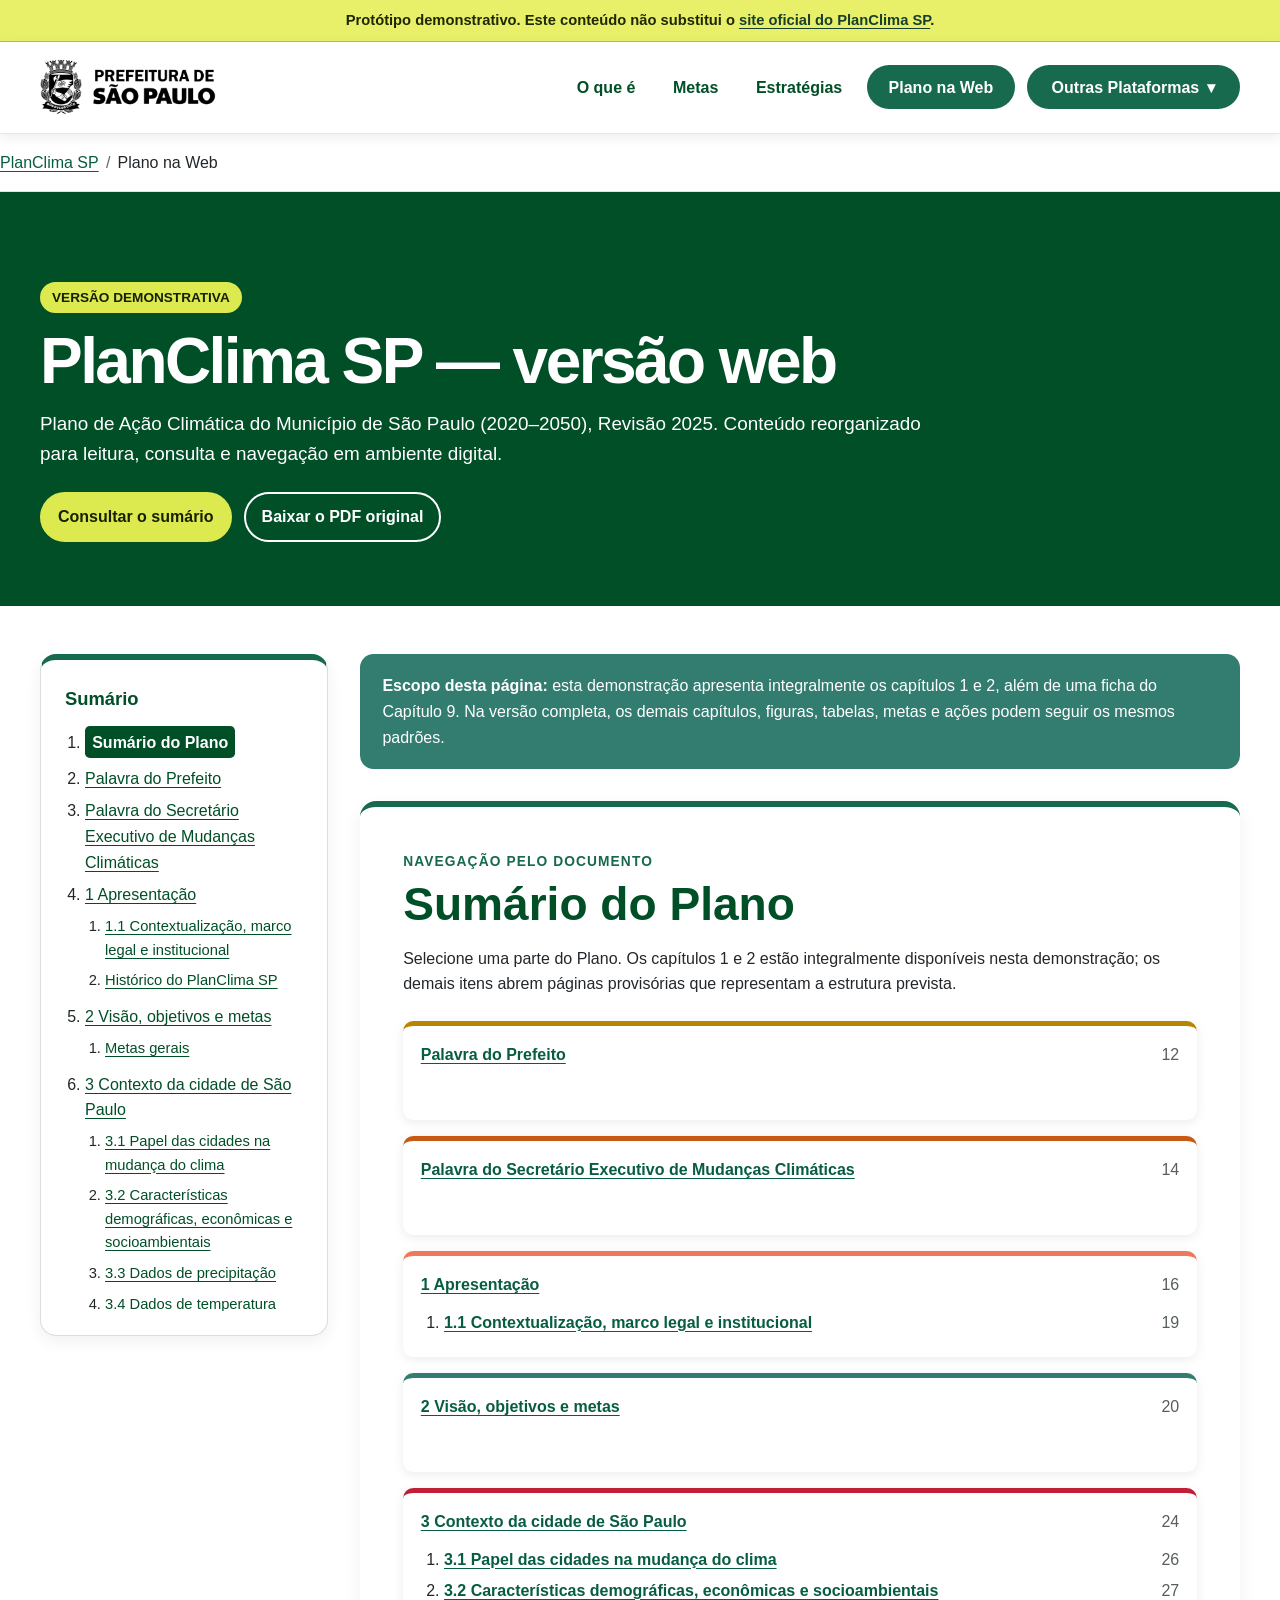
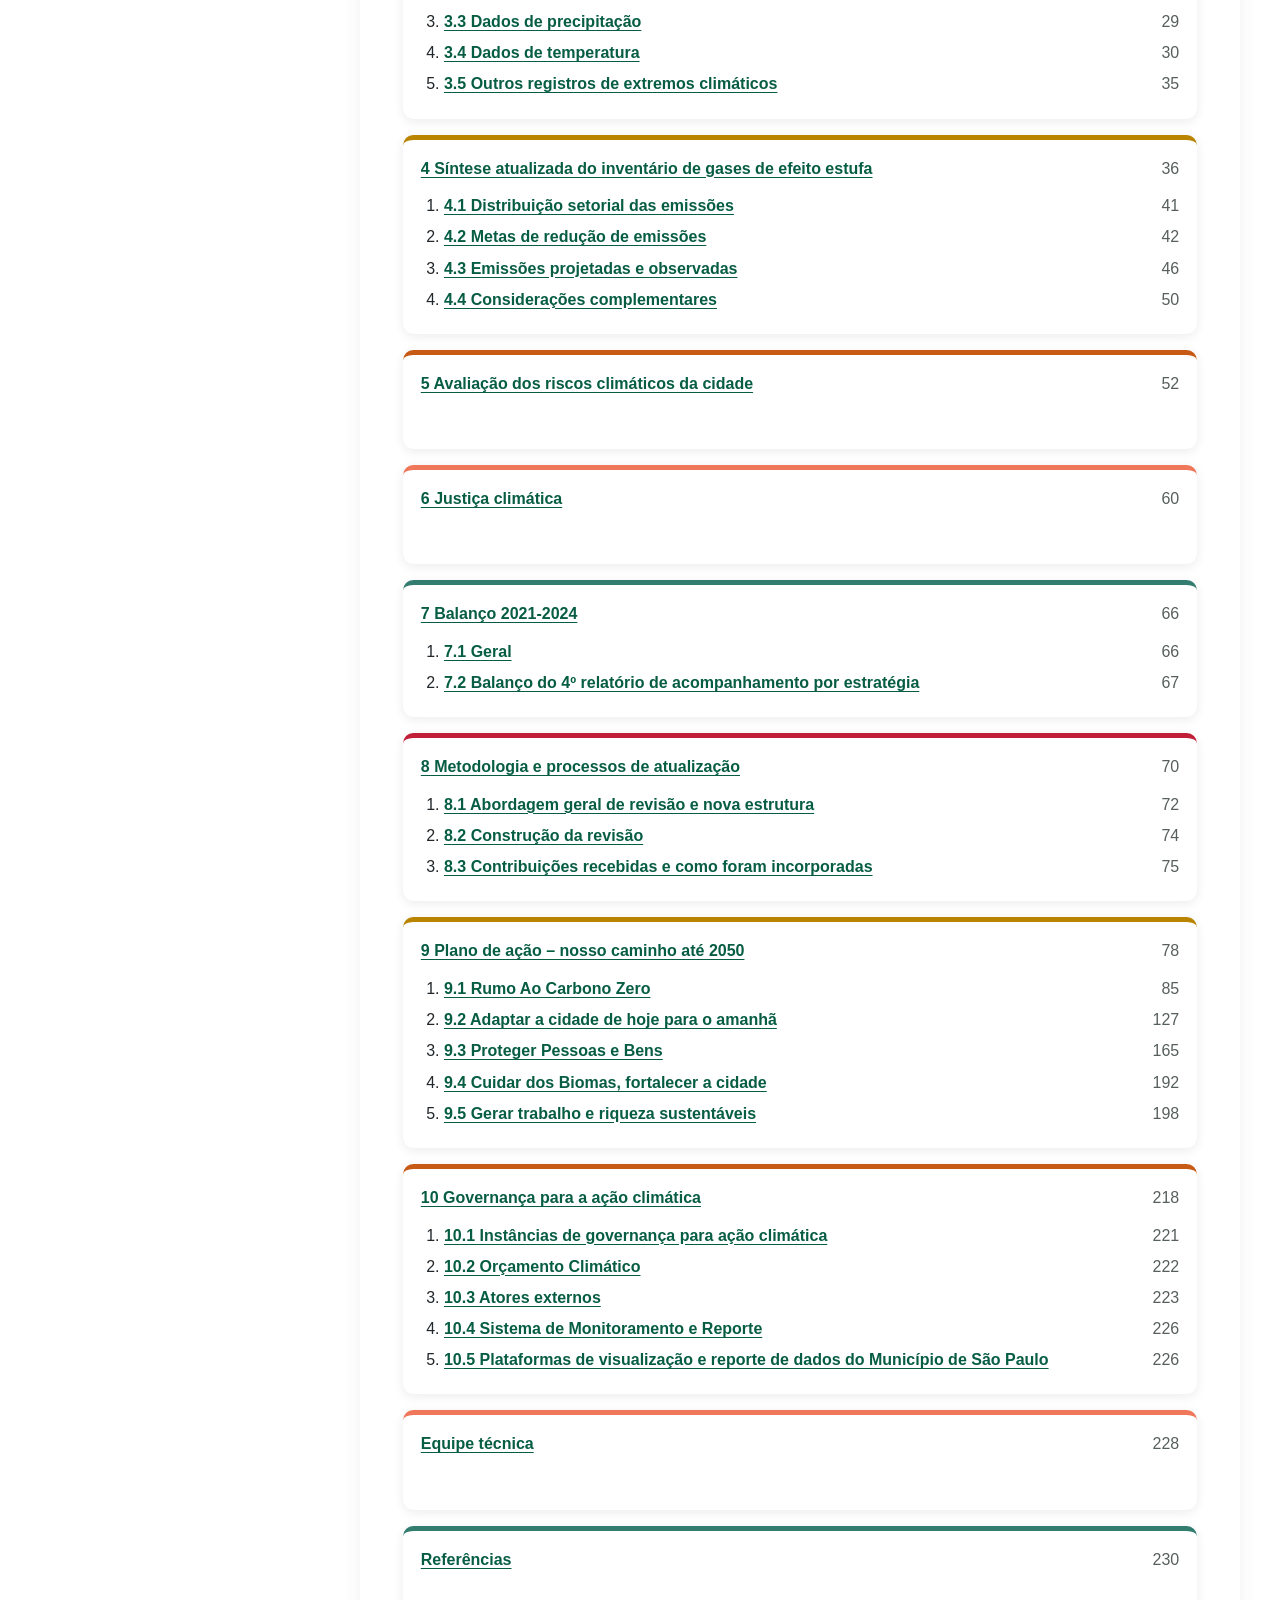
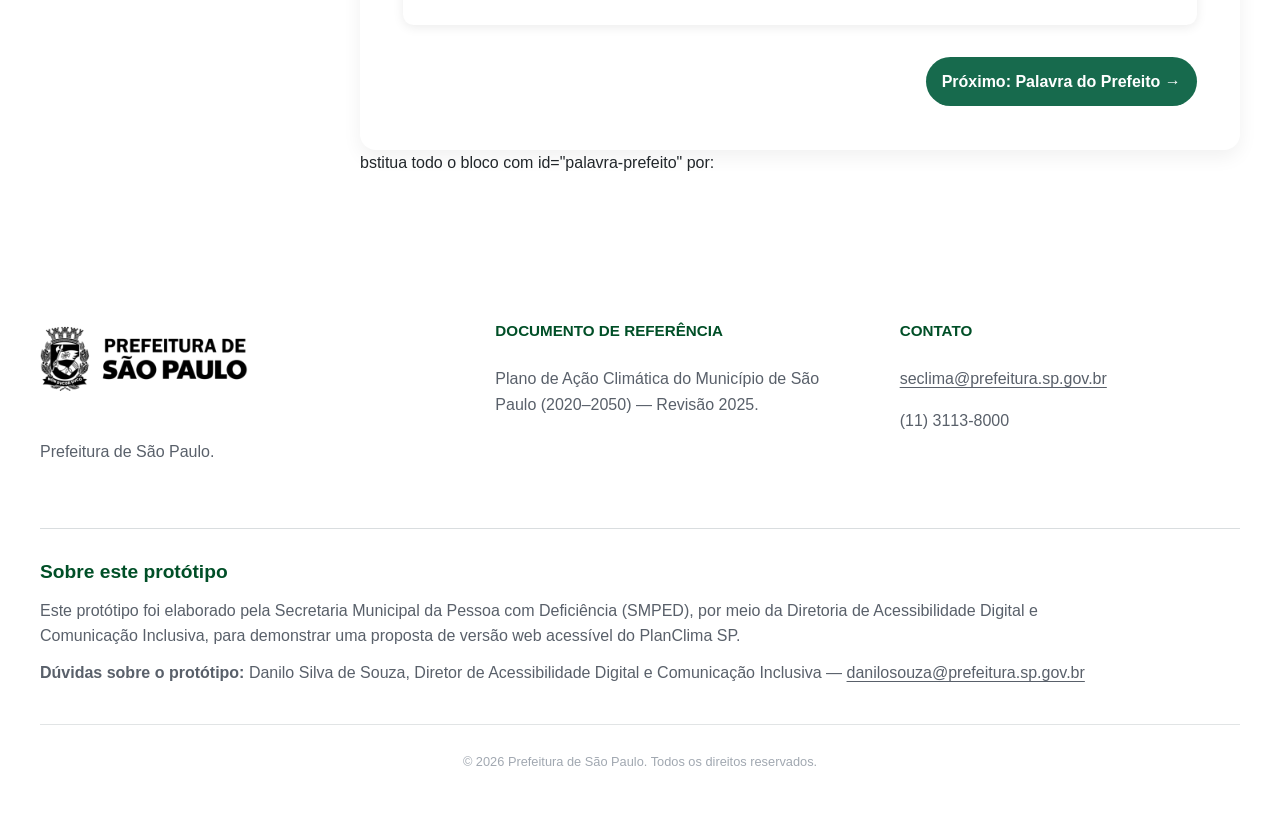
==== planclima-web.html @ 796a6fac "Fix typo in print statement" ====
<!doctype html>
<html lang="pt-BR">

<head>
  <meta charset="utf-8">
  <meta name="viewport" content="width=device-width, initial-scale=1">
  <meta name="description"
    content="Protótipo da versão web do Plano de Ação Climática do Município de São Paulo — Revisão 2025.">
  <title>PlanClima SP — Versão Web — Protótipo</title>
  <script>document.documentElement.classList.add('js');</script>
  <link rel="stylesheet" href="assets/css/styles.css">
  <!-- Estilos exclusivos desta página. O arquivo CSS compartilhado permanece inalterado. -->
  <style>
    .official-web {
      --web-green: #004f27;
      --web-green-light: #176a4d;
      --web-lime: #94c11f;
      --web-yellow: #b98500;
      --web-orange: #c75b15;
      --web-coral: #ef775a;
      --web-teal: #337d70;
      --web-red: #c11e38;
      background: #f4f4f4;
    }

    .official-web .container {
      width: min(calc(100% - 2rem), 75rem);
    }

    .portal-context {
      min-height: 3.5rem;
      display: flex;
      align-items: center;
      color: #fff;
      background: #30313f;
    }

    .portal-context a {
      display: inline-flex;
      align-items: center;
      gap: .75rem;
      color: #fff !important;
      font-weight: 700;
      text-decoration: none;
    }

    .portal-context a::before {
      content: "";
      width: .75rem;
      height: .9rem;
      border: .1rem solid currentColor;
      box-shadow: -.22rem -.18rem 0 -.08rem #30313f, -.22rem -.18rem 0 0 currentColor;
    }

    .clone-header {
      box-shadow: 0 .2rem .75rem rgba(0, 0, 0, .08);
    }

    .clone-header .site-header__inner {
      min-height: 5.65rem;
    }

    .clone-header .brand-link img {
      width: 11rem;
    }

    .clone-header .desktop-nav {
      gap: .75rem;
    }

    .clone-header .desktop-nav>a,
    .clone-header .platforms-menu>summary {
      color: var(--web-green);
      font-size: 1rem;
    }

    .clone-header .desktop-nav>a.nav-plan {
      padding-inline: 1.35rem;
      color: #fff;
      background: var(--web-green-light);
    }

    .clone-header .platforms-menu>summary {
      padding-inline: 1.55rem;
      color: #fff;
      background: var(--web-green-light);
      border: 0;
    }

    .official-web .breadcrumbs {
      background: #fff;
      border-bottom: .0625rem solid #e1e4e2;
    }

    .official-web .web-hero {
      padding: clamp(4rem, 7vw, 6.5rem) 0 4rem;
      color: #fff;
      background: var(--web-green);
      border: 0;
    }

    .official-web .web-hero h1 {
      color: #fff;
      font-size: clamp(2.8rem, 5vw, 4.4rem);
      line-height: 1;
    }

    .official-web .web-hero__lead {
      max-width: 56rem;
      color: #fff;
      font-size: 1.18rem;
    }

    .official-web .status-tag {
      margin-bottom: 1rem;
      padding: .3rem .75rem;
      color: #172000;
      background: #dce94f;
      border-radius: 2rem;
      text-transform: uppercase;
    }

    .official-web .button-link {
      color: #172000 !important;
      background: #dce94f;
      border: .125rem solid #dce94f;
      border-radius: 2rem;
    }

    .official-web .button-link--secondary {
      color: #fff !important;
      background: transparent;
      border-color: #fff;
    }

    .official-web .web-layout {
      grid-template-columns: minmax(15rem, 18rem) minmax(0, 1fr);
      gap: 2rem;
      padding-top: 3rem;
    }

    .official-web .in-page-nav {
      top: 1rem;
      padding: 1.5rem;
      background: #fff;
      border: .0625rem solid #d9dfdc;
      border-top: .4rem solid var(--web-green-light);
      border-radius: 1rem;
      box-shadow: 0 .35rem 1rem rgba(0, 0, 0, .06);
    }

    .official-web .in-page-nav h2 {
      margin-bottom: .8rem;
      color: var(--web-green);
      font-size: 1.15rem;
    }

    .official-web .in-page-nav li+li {
      margin-top: .45rem;
    }

    .official-web .in-page-nav a {
      color: var(--web-green);
    }

    .official-web .in-page-nav>ol {
      max-height: 65vh;
      margin: 0;
      padding-right: .5rem;
      overflow: auto;
    }

    .official-web .in-page-nav ol ol {
      margin: .45rem 0 .7rem;
      padding-left: 1.25rem;
      font-size: .92rem;
    }

    .official-web .in-page-nav a[aria-current="location"] {
      display: inline-block;
      padding: .2rem .45rem;
      color: #fff;
      background: var(--web-green);
      border-radius: .3rem;
      font-weight: 800;
      text-decoration: none;
    }

    .official-web .document-notice {
      margin-bottom: 2rem;
      padding: 1.2rem 1.4rem;
      color: #fff;
      background: var(--web-teal);
      border: 0;
      border-radius: .85rem;
    }

    .official-web .document-section {
      margin: 0;
      padding: clamp(1.5rem, 4vw, 2.7rem);
      background: #fff;
      border: 0;
      border-top: .4rem solid var(--web-green-light);
      border-radius: 1rem;
      box-shadow: 0 .45rem 1.2rem rgba(0, 0, 0, .06);
    }

    .official-web .document-section+.document-section {
      margin-top: 2rem;
      padding-top: clamp(1.5rem, 4vw, 2.7rem);
    }

    .js .official-web .document-view[hidden] {
      display: none;
    }

    .official-web .document-view:focus {
      outline: 0;
    }

    .official-web .navigation-status {
      position: absolute;
      width: 1px;
      height: 1px;
      padding: 0;
      margin: -1px;
      overflow: hidden;
      clip: rect(0, 0, 0, 0);
      white-space: nowrap;
      border: 0;
    }

    .official-web .placeholder-view {
      min-height: 24rem;
    }

    .official-web .placeholder-message {
      margin: 2rem 0;
      padding: 1.25rem 1.4rem;
      background: #eef3f0;
      border-left: .35rem solid var(--web-green-light);
      border-radius: .5rem;
    }

    .official-web .placeholder-topics {
      columns: 2 18rem;
    }

    .official-web .placeholder-topics li {
      break-inside: avoid;
      margin-bottom: .7rem;
    }

    .official-web .chapter-index--complete {
      display: block;
      padding: 0;
      list-style: none;
      counter-reset: none;
    }

    .official-web .chapter-index--complete>li {
      min-height: 0;
      margin-bottom: 1rem;
      padding: 1rem 1.1rem;
    }

    .official-web .chapter-index--complete li::before {
      content: none;
    }

    .official-web .chapter-index--complete ol {
      margin: .75rem 0 0;
      padding-left: 1.45rem;
    }

    .official-web .chapter-index--complete ol li {
      margin: .35rem 0;
      padding: 0;
      min-height: 0;
      border: 0;
      box-shadow: none;
    }

    .official-web .index-page {
      float: right;
      margin-left: 1rem;
      color: #565f5b;
      font-variant-numeric: tabular-nums;
    }

    .official-web .theme-word {
      display: inline-block;
      margin-bottom: .75rem;
      color: var(--web-green-light);
      font-weight: 900;
      letter-spacing: .12em;
      text-transform: uppercase;
    }

    .official-web .document-section>h2 {
      margin-top: .35rem;
      padding: 0;
      color: var(--web-green);
      border: 0;
      font-size: clamp(2rem, 3.6vw, 3rem);
      line-height: 1.08;
    }

    .official-web .document-section h3 {
      color: var(--web-green);
    }

    .official-web .eyebrow {
      color: var(--web-green-light);
      font-weight: 900;
      letter-spacing: .08em;
    }

    .official-web .chapter-index {
      gap: 1rem;
    }

    .official-web .chapter-index li {
      min-height: 6.2rem;
      border: 0;
      border-top: .32rem solid var(--chapter-color, var(--web-green-light));
      border-radius: .65rem;
      box-shadow: 0 .15rem .65rem rgba(0, 0, 0, .08);
    }

    .official-web .chapter-index li:nth-child(5n+1) {
      --chapter-color: var(--web-yellow);
    }

    .official-web .chapter-index li:nth-child(5n+2) {
      --chapter-color: var(--web-orange);
    }

    .official-web .chapter-index li:nth-child(5n+3) {
      --chapter-color: var(--web-coral);
    }

    .official-web .chapter-index li:nth-child(5n+4) {
      --chapter-color: var(--web-teal);
    }

    .official-web .chapter-index li:nth-child(5n+5) {
      --chapter-color: var(--web-red);
    }

    .official-web .chapter-index li::before {
      color: var(--chapter-color);
      font-size: .9rem;
    }

    .official-web .chapter-figure img {
      max-height: 30rem;
      object-fit: cover;
      border-radius: 1rem 1rem 0 0;
    }

    .official-web .history-timeline li {
      border: 0;
      border-top: .32rem solid var(--timeline-color, var(--web-green-light));
      border-radius: .65rem;
      box-shadow: 0 .15rem .65rem rgba(0, 0, 0, .08);
    }

    .official-web .history-timeline li:nth-child(5n+1) {
      --timeline-color: var(--web-yellow);
    }

    .official-web .history-timeline li:nth-child(5n+2) {
      --timeline-color: var(--web-orange);
    }

    .official-web .history-timeline li:nth-child(5n+3) {
      --timeline-color: var(--web-coral);
    }

    .official-web .history-timeline li:nth-child(5n+4) {
      --timeline-color: var(--web-teal);
    }

    .official-web .history-timeline li:nth-child(5n+5) {
      --timeline-color: var(--web-red);
    }

    .official-web .history-timeline time {
      color: var(--timeline-color);
    }

    .official-web .vision-quote {
      padding: 2rem;
      color: #fff;
      background: var(--web-green);
      border-left: .5rem solid var(--web-lime);
      border-radius: .8rem;
    }

    .official-web .objectives-list {
      display: grid;
      grid-template-columns: 1fr 1fr;
      gap: 1rem;
      margin: 1.25rem 0;
      padding: 0;
      list-style: none;
      counter-reset: objective;
    }

    .official-web .objectives-list[start="2"] {
      counter-reset: objective 1;
    }

    .official-web .objectives-list li {
      counter-increment: objective;
      margin: 0;
      padding: 1.35rem;
      background: #f4f7f5;
      border-left: .32rem solid var(--web-teal);
      border-radius: .65rem;
    }

    .official-web .objectives-list li::before {
      content: counter(objective, decimal-leading-zero);
      display: block;
      margin-bottom: .35rem;
      color: var(--web-teal);
      font-weight: 900;
    }

    .official-web .document-subsection {
      margin-top: 3rem;
      padding-top: 2.3rem;
      border-top: .12rem solid #dce2df;
    }

    .official-web .data-region {
      border: 0;
      border-radius: .8rem;
      box-shadow: 0 .15rem .65rem rgba(0, 0, 0, .08);
    }

    .official-web .data-table caption {
      color: var(--web-green);
      background: #eef3f0;
    }

    .official-web .data-table thead th {
      background: var(--web-green-light);
    }

    .official-web .meta-card {
      border: 0;
      border-radius: 1rem;
      box-shadow: 0 .35rem 1rem rgba(0, 0, 0, .09);
    }

    .official-web .meta-card__header {
      padding: 2rem;
      background: var(--web-orange);
    }

    .official-web .meta-card__facts div {
      background: #f4f7f5;
      border-left: .25rem solid var(--web-yellow);
      border-radius: .55rem;
    }

    .official-web .page-navigation a {
      padding: .75rem 1rem;
      color: #fff;
      background: var(--web-green-light);
      border-radius: 2rem;
    }

    .clone-footer {
      padding: 4rem 0 2rem;
      color: #59606a;
      background: #fff;
    }

    .clone-footer__grid {
      display: grid;
      grid-template-columns: 1.15fr 1fr 1fr;
      gap: 4rem;
    }

    .clone-footer h2,
    .clone-footer h3 {
      color: var(--web-green);
    }

    .clone-footer h3 {
      margin: 0 0 1.4rem;
      font-size: .95rem;
      text-transform: uppercase;
    }

    .clone-footer__brand img {
      width: 13rem;
      margin-bottom: 1rem;
    }

    .clone-footer a {
      color: #59606a !important;
    }

    .clone-footer__prototype {
      margin-top: 3rem;
      padding-top: 1.7rem;
      border-top: .0625rem solid #d9dddf;
    }

    .clone-footer__prototype h2 {
      margin: 0 0 .75rem;
      font-size: 1.2rem;
    }

    .clone-footer__prototype p,
    .clone-footer__prototype address {
      max-width: 67rem;
      margin: 0 0 .75rem;
      font-style: normal;
      line-height: 1.55;
    }

    .clone-footer__copyright {
      margin-top: 2.4rem;
      padding-top: 1.7rem;
      border-top: .0625rem solid #e1e4e5;
      color: #a1a8b1;
      text-align: center;
      font-size: .8rem;
    }

    @media (max-width:68rem) {
      .clone-header .mobile-nav>summary {
        border-radius: 2rem;
      }
    }

    @media (max-width:56rem) {
      .official-web .web-layout {
        grid-template-columns: 1fr;
      }

      .official-web .in-page-nav {
        position: static;
      }

      .official-web .objectives-list {
        grid-template-columns: 1fr;
      }

      .clone-footer__grid {
        grid-template-columns: 1fr 1fr;
        gap: 2rem;
      }
    }

    @media (max-width:44rem) {
      .portal-context {
        min-height: 3rem;
      }

      .official-web .document-section {
        padding: 1.35rem;
      }

      .official-web .chapter-index {
        grid-template-columns: 1fr;
      }

      .clone-footer__grid {
        grid-template-columns: 1fr;
      }
    }

    @media print {
      .js .official-web .document-view[hidden] {
        display: block !important;
      }

      .official-web .in-page-nav {
        position: static;
        max-width: none;
      }

      .official-web .in-page-nav>ol {
        max-height: none;
        overflow: visible;
      }
    }

    .official-web .team-grid {
      display: grid;
      grid-template-columns: repeat(2, minmax(0, 1fr));
      gap: 1.25rem;
      margin-top: 1.5rem;
    }

    .official-web .team-group {
      padding: 1.25rem;
      background: #f4f7f5;
      border-left: .3rem solid var(--web-green-light);
      border-radius: .65rem;
      break-inside: avoid;
    }

    .official-web .team-group h3,
    .official-web .team-group h4 {
      margin-top: 0;
      color: var(--web-green);
    }

    .official-web .team-group h4 {
      margin-bottom: .5rem;
      font-size: 1rem;
    }

    .official-web .team-group ul {
      margin: 0;
      padding-left: 1.25rem;
    }

    .official-web .team-group li+li {
      margin-top: .25rem;
    }

    .official-web .references-list {
      display: grid;
      grid-template-columns: repeat(2, minmax(0, 1fr));
      gap: 1rem;
      margin-top: 1.5rem;
      padding: 0;
      list-style: none;
    }

    .official-web .references-list li {
      padding: 1.15rem;
      overflow-wrap: anywhere;
      background: #f4f7f5;
      border-left: .3rem solid var(--web-teal);
      border-radius: .65rem;
    }

    @media (max-width:44rem) {

      .official-web .team-grid,
      .official-web .references-list {
        grid-template-columns: 1fr;
      }
    }
  </style>
</head>

<body class="planclima-site official-web">
  <a class="skip-link" href="#conteudo-principal">Pular para o conteúdo principal</a>

  <div class="prototype-banner" role="note">
    Protótipo demonstrativo. Este conteúdo não substitui o
    <a href="https://prefeitura.sp.gov.br/web/planclimasp">site oficial do PlanClima SP</a>.
  </div>

  <header class="site-header clone-header">
    <div class="container site-header__inner">
      <a class="brand-link" href="index.html" aria-label="PlanClima SP — página inicial do protótipo">
        <img src="assets/images/logo-prefeitura.png" alt="Prefeitura de São Paulo" width="520" height="200">
      </a>

      <nav class="desktop-nav" aria-label="Navegação principal">
        <a href="index.html#sobre">O que é</a>
        <a href="index.html#metas">Metas</a>
        <a href="index.html#estrategias">Estratégias</a>
        <a class="nav-plan" href="planclima-web.html" aria-current="page">Plano na Web</a>
        <details class="platforms-menu">
          <summary>Outras Plataformas</summary>
          <div class="platforms-menu__panel">
            <a href="https://sampaclima.prefeitura.sp.gov.br/indicadoresinternet/">SampaClima</a>
            <a href="https://prefeitura.sp.gov.br/web/planejamento/w/or%C3%A7amento-clim%C3%A1tico">Orçamento
              Climático</a>
            <a href="https://www.cgesp.org/v3/">CGE</a>
            <a href="https://observasampa.prefeitura.sp.gov.br/">ObservaSampa</a>
          </div>
        </details>
      </nav>

      <details class="mobile-nav">
        <summary>Menu</summary>
        <nav class="mobile-nav__panel" aria-label="Navegação principal para telas menores">
          <a href="index.html#sobre">O que é</a>
          <a href="index.html#metas">Metas</a>
          <a href="index.html#estrategias">Estratégias</a>
          <a href="planclima-web.html" aria-current="page">Plano na Web</a>
          <a href="https://sampaclima.prefeitura.sp.gov.br/indicadoresinternet/">SampaClima</a>
          <a href="https://prefeitura.sp.gov.br/web/planejamento/w/or%C3%A7amento-clim%C3%A1tico">Orçamento
            Climático</a>
        </nav>
      </details>
    </div>
  </header>

  <nav class="breadcrumbs" aria-label="Navegação estrutural">
    <ol class="container">
      <li><a href="index.html">PlanClima SP</a></li>
      <li aria-current="page">Plano na Web</li>
    </ol>
  </nav>

  <main id="conteudo-principal">
    <header class="web-hero">
      <div class="container">
        <span class="status-tag">Versão demonstrativa</span>
        <h1>PlanClima SP — versão web</h1>
        <p class="web-hero__lead">Plano de Ação Climática do Município de São Paulo (2020–2050), Revisão 2025. Conteúdo
          reorganizado para leitura, consulta e navegação em ambiente digital.</p>
        <div class="web-hero__actions">
          <a class="button-link" href="#sumario">Consultar o sumário</a>
          <a class="button-link button-link--secondary"
            href="https://prefeitura.sp.gov.br/cidade/secretarias/upload/seclima/planclimasp/arquivos/PlanClimaSP-2025__Completo__PARA-TELA.pdf">Baixar
            o PDF original</a>
        </div>
      </div>
    </header>

    <div class="container web-layout">
      <nav class="in-page-nav" aria-labelledby="titulo-navegacao-pagina">
        <h2 id="titulo-navegacao-pagina">Sumário</h2>
        <ol>
          <li><a href="#sumario">Sumário do Plano</a></li>
          <li><a href="#palavra-prefeito">Palavra do Prefeito</a></li>
          <li><a href="#palavra-secretario">Palavra do Secretário Executivo de Mudanças Climáticas</a></li>
          <li><a href="#capitulo-1">1 Apresentação</a>
            <ol>
              <li><a href="#contextualizacao">1.1 Contextualização, marco legal e institucional</a></li>
              <li><a href="#historico">Histórico do PlanClima SP</a></li>
            </ol>
          </li>
          <li><a href="#capitulo-2">2 Visão, objetivos e metas</a>
            <ol>
              <li><a href="#metas-gerais">Metas gerais</a></li>
            </ol>
          </li>
          <li><a href="#capitulo-3">3 Contexto da cidade de São Paulo</a>
            <ol>
              <li><a href="#capitulo-3-1">3.1 Papel das cidades na mudança do clima</a></li>
              <li><a href="#capitulo-3-2">3.2 Características demográficas, econômicas e socioambientais</a></li>
              <li><a href="#capitulo-3-3">3.3 Dados de precipitação</a></li>
              <li><a href="#capitulo-3-4">3.4 Dados de temperatura</a></li>
              <li><a href="#capitulo-3-5">3.5 Outros registros de extremos climáticos</a></li>
            </ol>
          </li>
          <li><a href="#capitulo-4">4 Síntese atualizada do inventário de gases de efeito estufa</a>
            <ol>
              <li><a href="#capitulo-4-1">4.1 Distribuição setorial das emissões</a></li>
              <li><a href="#capitulo-4-2">4.2 Metas de redução de emissões</a></li>
              <li><a href="#capitulo-4-3">4.3 Emissões projetadas e observadas</a></li>
              <li><a href="#capitulo-4-4">4.4 Considerações complementares</a></li>
            </ol>
          </li>
          <li><a href="#capitulo-5">5 Avaliação dos riscos climáticos da cidade</a></li>
          <li><a href="#capitulo-6">6 Justiça climática</a></li>
          <li><a href="#capitulo-7">7 Balanço 2021-2024</a>
            <ol>
              <li><a href="#capitulo-7-1">7.1 Geral</a></li>
              <li><a href="#capitulo-7-2">7.2 Balanço do 4º relatório de acompanhamento por estratégia</a></li>
            </ol>
          </li>
          <li><a href="#capitulo-8">8 Metodologia e processos de atualização</a>
            <ol>
              <li><a href="#capitulo-8-1">8.1 Abordagem geral de revisão e nova estrutura</a></li>
              <li><a href="#capitulo-8-2">8.2 Construção da revisão</a></li>
              <li><a href="#capitulo-8-3">8.3 Contribuições recebidas e como foram incorporadas</a></li>
            </ol>
          </li>
          <li><a href="#capitulo-9">9 Plano de ação – nosso caminho até 2050</a>
            <ol>
              <li><a href="#capitulo-9-1">9.1 Rumo Ao Carbono Zero</a></li>
              <li><a href="#capitulo-9-2">9.2 Adaptar a cidade de hoje para o amanhã</a></li>
              <li><a href="#capitulo-9-3">9.3 Proteger Pessoas e Bens</a></li>
              <li><a href="#capitulo-9-4">9.4 Cuidar dos Biomas, fortalecer a cidade</a></li>
              <li><a href="#capitulo-9-5">9.5 Gerar trabalho e riqueza sustentáveis</a></li>
              <li><a href="#amostra-meta">Exemplo de ficha de meta</a></li>
            </ol>
          </li>
          <li><a href="#capitulo-10">10 Governança para a ação climática</a>
            <ol>
              <li><a href="#capitulo-10-1">10.1 Instâncias de governança para ação climática</a></li>
              <li><a href="#capitulo-10-2">10.2 Orçamento Climático</a></li>
              <li><a href="#capitulo-10-3">10.3 Atores externos</a></li>
              <li><a href="#capitulo-10-4">10.4 Sistema de Monitoramento e Reporte</a></li>
              <li><a href="#capitulo-10-5">10.5 Plataformas de visualização e reporte de dados do Município de São
                  Paulo</a></li>
            </ol>
          </li>
          <li><a href="#equipe-tecnica">Equipe técnica</a></li>
          <li><a href="#referencias">Referências</a></li>
        </ol>
      </nav>

      <div class="document-content">
        <aside class="document-notice" aria-label="Informação sobre o protótipo">
          <p><strong>Escopo desta página:</strong> esta demonstração apresenta integralmente os capítulos 1 e 2, além de
            uma ficha do Capítulo 9. Na versão completa, os demais capítulos, figuras, tabelas, metas e ações podem
            seguir os mesmos padrões.</p>
        </aside>
        <p class="navigation-status" id="navigation-status" role="status" aria-live="polite"></p>

        <section class="document-section document-view" id="sumario" data-view="sumario"
          aria-labelledby="titulo-sumario" tabindex="-1">
          <span class="eyebrow">Navegação pelo documento</span>
          <h2 id="titulo-sumario">Sumário do Plano</h2>
          <p>Selecione uma parte do Plano. Os capítulos 1 e 2 estão integralmente disponíveis nesta demonstração; os
            demais itens abrem páginas provisórias que representam a estrutura prevista.</p>
          <ol class="chapter-index chapter-index--complete">
            <li><a href="#palavra-prefeito">Palavra do Prefeito</a><span class="index-page">12</span></li>
            <li><a href="#palavra-secretario">Palavra do Secretário Executivo de Mudanças Climáticas</a><span
                class="index-page">14</span></li>
            <li><a href="#capitulo-1">1 Apresentação</a><span class="index-page">16</span>
              <ol>
                <li><a href="#contextualizacao">1.1 Contextualização, marco legal e institucional</a><span
                    class="index-page">19</span></li>
              </ol>
            </li>
            <li><a href="#capitulo-2">2 Visão, objetivos e metas</a><span class="index-page">20</span></li>
            <li><a href="#capitulo-3">3 Contexto da cidade de São Paulo</a><span class="index-page">24</span>
              <ol>
                <li><a href="#capitulo-3-1">3.1 Papel das cidades na mudança do clima</a><span
                    class="index-page">26</span></li>
                <li><a href="#capitulo-3-2">3.2 Características demográficas, econômicas e socioambientais</a><span
                    class="index-page">27</span></li>
                <li><a href="#capitulo-3-3">3.3 Dados de precipitação</a><span class="index-page">29</span></li>
                <li><a href="#capitulo-3-4">3.4 Dados de temperatura</a><span class="index-page">30</span></li>
                <li><a href="#capitulo-3-5">3.5 Outros registros de extremos climáticos</a><span
                    class="index-page">35</span></li>
              </ol>
            </li>
            <li><a href="#capitulo-4">4 Síntese atualizada do inventário de gases de efeito estufa</a><span
                class="index-page">36</span>
              <ol>
                <li><a href="#capitulo-4-1">4.1 Distribuição setorial das emissões</a><span class="index-page">41</span>
                </li>
                <li><a href="#capitulo-4-2">4.2 Metas de redução de emissões</a><span class="index-page">42</span></li>
                <li><a href="#capitulo-4-3">4.3 Emissões projetadas e observadas</a><span class="index-page">46</span>
                </li>
                <li><a href="#capitulo-4-4">4.4 Considerações complementares</a><span class="index-page">50</span></li>
              </ol>
            </li>
            <li><a href="#capitulo-5">5 Avaliação dos riscos climáticos da cidade</a><span class="index-page">52</span>
            </li>
            <li><a href="#capitulo-6">6 Justiça climática</a><span class="index-page">60</span></li>
            <li><a href="#capitulo-7">7 Balanço 2021-2024</a><span class="index-page">66</span>
              <ol>
                <li><a href="#capitulo-7-1">7.1 Geral</a><span class="index-page">66</span></li>
                <li><a href="#capitulo-7-2">7.2 Balanço do 4º relatório de acompanhamento por estratégia</a><span
                    class="index-page">67</span></li>
              </ol>
            </li>
            <li><a href="#capitulo-8">8 Metodologia e processos de atualização</a><span class="index-page">70</span>
              <ol>
                <li><a href="#capitulo-8-1">8.1 Abordagem geral de revisão e nova estrutura</a><span
                    class="index-page">72</span></li>
                <li><a href="#capitulo-8-2">8.2 Construção da revisão</a><span class="index-page">74</span></li>
                <li><a href="#capitulo-8-3">8.3 Contribuições recebidas e como foram incorporadas</a><span
                    class="index-page">75</span></li>
              </ol>
            </li>
            <li><a href="#capitulo-9">9 Plano de ação – nosso caminho até 2050</a><span class="index-page">78</span>
              <ol>
                <li><a href="#capitulo-9-1">9.1 Rumo Ao Carbono Zero</a><span class="index-page">85</span></li>
                <li><a href="#capitulo-9-2">9.2 Adaptar a cidade de hoje para o amanhã</a><span
                    class="index-page">127</span></li>
                <li><a href="#capitulo-9-3">9.3 Proteger Pessoas e Bens</a><span class="index-page">165</span></li>
                <li><a href="#capitulo-9-4">9.4 Cuidar dos Biomas, fortalecer a cidade</a><span
                    class="index-page">192</span></li>
                <li><a href="#capitulo-9-5">9.5 Gerar trabalho e riqueza sustentáveis</a><span
                    class="index-page">198</span></li>
              </ol>
            </li>
            <li><a href="#capitulo-10">10 Governança para a ação climática</a><span class="index-page">218</span>
              <ol>
                <li><a href="#capitulo-10-1">10.1 Instâncias de governança para ação climática</a><span
                    class="index-page">221</span></li>
                <li><a href="#capitulo-10-2">10.2 Orçamento Climático</a><span class="index-page">222</span></li>
                <li><a href="#capitulo-10-3">10.3 Atores externos</a><span class="index-page">223</span></li>
                <li><a href="#capitulo-10-4">10.4 Sistema de Monitoramento e Reporte</a><span
                    class="index-page">226</span></li>
                <li><a href="#capitulo-10-5">10.5 Plataformas de visualização e reporte de dados do Município de São
                    Paulo</a><span class="index-page">226</span></li>
              </ol>
            </li>
            <li><a href="#equipe-tecnica">Equipe técnica</a><span class="index-page">228</span></li>
            <li><a href="#referencias">Referências</a><span class="index-page">230</span></li>
          </ol>
          <nav class="page-navigation" aria-label="Navegação a partir do sumário"><span></span><a
              href="#palavra-prefeito">Próximo: Palavra do Prefeito →</a></nav>
        </section>

        bstitua todo o bloco com id="palavra-prefeito" por:

        <section class="document-section document-view" id="palavra-prefeito" data-view="palavra-prefeito"
          aria-labelledby="titulo-palavra-prefeito" tabindex="-1">
          <span class="eyebrow">Páginas 12–13 do PDF</span>

          <h2 id="titulo-palavra-prefeito">Palavra do Prefeito</h2>

          <p>
            A cidade de São Paulo se consolidou nos últimos anos como referência
            global em sustentabilidade urbana. Foi reconhecida pela ONU como “Cidade
            Modelo de Desenvolvimento Sustentável” e “Cidade Árvore do Mundo”, em
            razão do conjunto de políticas de arborização, mobilidade limpa e
            recuperação de áreas verdes.
          </p>

          <p>
            Ponto importantíssimo dessa cruzada foi a criação do Plano de Ação
            Climática de São Paulo (PlanClima SP), em sintonia com o compromisso
            global de conter o aumento da temperatura média do planeta.
          </p>

          <p>
            E agora, em 2025, reforçamos nosso empenho fazendo, além das avaliações
            anuais, a revisão estrutural do PlanClima SP, que define os próximos
            passos da transição ecológica, com metas até 2050 para neutralização de
            emissões e resiliência urbana.
          </p>

          <p>
            Nessa revisão, merece destaque o ineditismo do Orçamento Climático, que
            passa a integrar o Orçamento Geral do Município de São Paulo, conferindo
            maior gestão, monitoramento e avaliação das ações climáticas.
          </p>

          <p>
            Não dá para falar em preservar o meio ambiente sem falar de recursos. E
            é com foco nisso que se insere o Orçamento Climático. Afinal, para
            transformar a frota a diesel em frota elétrica, levantamos R$ 6,5
            bilhões. Em outro exemplo, estamos investindo R$ 14 bilhões na construção
            de quatro Ecoparques e quatro Unidades de Recuperação Energética (UREs),
            que vão gerar 250 mil megawatts cada, o suficiente para abastecer 75% da
            energia pública da cidade. É o Orçamento Climático em ação.
          </p>

          <p>
            Outra novidade trazida pela revisão do PlanClima SP foi o foco na Justiça
            Climática, incluindo metas que se destinam a grupos prioritários e
            vulneráveis, concentrando o olhar para além das vulnerabilidades
            socioeconômicas e contemplando, por exemplo, a primeira infância e outros
            segmentos sensíveis aos impactos climáticos.
          </p>

          <p>
            Finalmente merece destaque a ampliação do número de secretarias
            envolvidas no PlanClima SP, de 13 para 24, com a inclusão de novas pastas
            responsáveis por metas específicas, que vão ampliar ainda mais o
            comprometimento da cidade com a questão climática.
          </p>

          <p>
            Em meio aos desdobramentos da COP30, a 30ª Conferência das Nações Unidas
            sobre Mudança do Clima, quando governos e a sociedade civil mostraram o
            que pretendem fazer para combater as mudanças climáticas, São Paulo dá o
            exemplo e mostra o que já está fazendo. Ações concretas como, por exemplo,
            o plantio de 150 mil árvores somente em 2025, a coleta seletiva em todas
            as ruas da cidade, entre tantos outros avanços.
          </p>

          <footer class="document-subsection">
            <p>
              <strong>Ricardo Nunes</strong><br>
              Prefeito do Município de São Paulo
            </p>
          </footer>

          <nav class="page-navigation" aria-label="Navegação da Palavra do Prefeito">
            <a href="#sumario">← Sumário</a>
            <a href="#palavra-secretario">
              Próximo: Palavra do Secretário →
            </a>
          </nav>
        </section>
        <section class="document-section document-view" id="palavra-secretario" data-view="palavra-secretario"
          aria-labelledby="titulo-palavra-secretario" tabindex="-1">
          <span class="eyebrow">Páginas 14–15 do PDF</span>

          <h2 id="titulo-palavra-secretario">
            Palavra do Secretário Executivo de Mudanças Climáticas
          </h2>

          <p>
            O Plano de Ação Climática de São Paulo, fruto de visionária Gestão
            Municipal, entra em nova e promissora fase.
          </p>

          <p>
            A vertente da variável climática foi absorvida por todas as Secretarias
            Municipais e um trabalho coeso e firme evidenciou que a maior cidade do
            Brasil lidera o protagonismo ecológico e promove ações concretas que a
            convertem num padrão de resiliência.
          </p>

          <p>
            Além das avaliações anuais, a revisão estrutural em 2025 mantém as
            diretrizes rumo à descarbonização total em 2050, fiel ao compromisso
            brasileiro firmado no Acordo de Paris em 2015 e mantém a meta de
            transição energética, avançando na eletrificação de sua frota de ônibus.
          </p>

          <p>
            Adquiriu-se expertise suficiente para aprimorar suas métricas e
            monitoramento, mediante análise técnica primorosa, conduzida,
            prioritariamente, por zelosa equipe de especialistas.
          </p>

          <p>
            A comunidade foi ouvida e participou com sugestões válidas e
            efetivamente aproveitadas, inclusive ofertadas pelo prestimoso
            Legislativo Paulistano.
          </p>

          <p>
            Destaca-se o pioneirismo do Orçamento Climático, a integrar o Orçamento
            Geral do Município de São Paulo, de maneira a propiciar a execução de
            tudo aquilo que interfere com os fenômenos extremos, cada vez mais
            intensos e frequentes.
          </p>

          <p>
            Na versão inicial, eram treze as Secretarias diretamente envolvidas e a
            versão revisitada incluiu mais onze, a evidenciar o empenho desta gestão
            no adequado trato de uma questão que é o maior desafio já enfrentado
            pela humanidade.
          </p>

          <p>
            Enfatizou-se o tema “Justiça Climática”, para melhor tutela dos
            vulneráveis e para a conscientização da cidadania quanto à
            responsabilidade partilhada em relação à adaptação da metrópole para o
            que ainda há de vir.
          </p>

          <p>
            Cumpre agora implementar as estratégias atualizadas e conclamar a
            população a colaborar, pois a execução do PlanClima SP, por sua dimensão
            e abrangência, é tarefa de todos.
          </p>

          <footer class="document-subsection">
            <p>
              <strong>José Renato Nalini</strong><br>
              Secretário Executivo de Mudanças Climáticas<br>
              do Município de São Paulo
            </p>
          </footer>

          <nav class="page-navigation" aria-label="Navegação da Palavra do Secretário Executivo de Mudanças Climáticas">
            <a href="#palavra-prefeito">← Palavra do Prefeito</a>
            <a href="#capitulo-1">Próximo: Apresentação →</a>
          </nav>
        </section>

        <section class="document-section document-view" id="capitulo-1" data-view="capitulo-1"
          aria-labelledby="titulo-capitulo-1" tabindex="-1">
          <span class="eyebrow">Capítulo 1 · páginas 16–19 do PDF</span><span class="theme-word">Meio ambiente</span>
          <h2 id="titulo-capitulo-1">1 Apresentação</h2>
          <figure class="chapter-figure"><img src="assets/images/masp-avenida-paulista.jpg"
              alt="Vista aérea do Museu de Arte de São Paulo, o Masp, cercado por árvores e edifícios na Avenida Paulista"
              width="1712" height="729">
            <figcaption>Vista área do Masp, na Avenida Paulista<br>Secom</figcaption>
          </figure>
          <p>Este documento refere-se à revisão do Plano de Ação Climática do Município de São Paulo (PlanClima SP), que
            busca orientar a atuação do governo municipal, incorporando de forma sistemática a variável climática aos
            processos de tomada de decisão. O PlanClima SP surge em um contexto de ação imediata, uma vez que as
            mudanças climáticas já estão em curso e vêm impondo novas formas de viver e de organizar a cidade. Nesse
            sentido, é fundamental que o Município de São Paulo acompanhe essas transformações. Assim, o Plano
            apresenta-se não apenas como um avanço no campo ambiental, mas também como um instrumento estratégico de
            grande relevância para a administração municipal, ao direcionar e qualificar as políticas climáticas da
            cidade.</p>
          <p>Para assegurar o alinhamento contínuo, o acompanhamento das transformações em curso e a incorporação de
            novos conhecimentos e diretrizes, o PlanClima SP deve ser revisado, no mínimo, a cada novo ciclo de governo.
            Dessa forma, a revisão do Plano tem como propósito fortalecer seus mecanismos de acompanhamento e
            governança, bem como ampliar a integração com metas e compromissos nacionais e internacionais, como as
            Contribuições Nacionalmente Determinadas (NDCs), os Objetivos do Desenvolvimento Sustentável (ODS) e o
            Acordo de Paris. A Prefeitura reconhece que este é um momento para agir, que a frequência e a intensidade
            dos eventos climáticos tendem a aumentar, e que é necessário estar cada vez mais preparada para enfrentar
            esses desafios.</p>
          <p>A revisão, iniciada em janeiro de 2025, pela Secretaria Executiva de Mudanças Climáticas, contou com o
            apoio técnico das secretarias municipais, por meio do Grupo de Trabalho Intersecretarial (GTI), e da
            sociedade civil, por meio dos processos participativos estabelecidos, como a criação de um Grupo de Trabalho
            Participativo (GTP) e Consulta Pública.</p>
          <h3 id="contextualizacao" tabindex="-1">1.1 Contextualização, marco legal e institucional</h3>
          <p>A elaboração da primeira versão do Plano contou com o apoio da rede de cidades C40, bem como a participação
            ativa da sociedade civil, da academia e de diversas secretarias e órgãos municipais. Em 2021, o PlanClima SP
            foi oficialmente publicado por meio do Decreto nº 60.289, de 3 de junho de 2021.</p>
          <p>De acordo com o Decreto, cabe à Secretaria Executiva de Mudanças Climáticas (SECLIMA), vinculada à
            Secretaria de Governo Municipal (SGM), acompanhar a implementação do PlanClima SP, a partir da elaboração do
            Relatório de Acompanhamento, bem como a realização de sua revisão.</p>
          <p>Cabe ainda destacar, que o PlanClima SP, enquanto instrumento estratégico de longo prazo e integrante do
            Sistema Municipal de Planejamento Urbano instituído pelo Plano Diretor Estratégico de São Paulo (PDE – Lei
            nº 16.050/2014 e suas revisões), deve ser objeto de monitoramento e revisão contínuos, em articulação com o
            PDE. Esse alinhamento é fundamental para assegurar a incorporação progressiva das diretrizes e avanços
            relacionados às mudanças climáticas, inclusive no âmbito da próxima revisão do Plano Diretor, prevista para
            2029.</p>
          <h3 id="historico" tabindex="-1">Histórico das ações que levaram até a versão atual</h3>
          <ol class="history-timeline">
            <li><time datetime="1991">1991</time>
              <p>São Paulo foi uma das cidades fundadoras do ICLEI.</p>
            </li>
            <li><time datetime="2005">2005</time>
              <p>São Paulo associou-se a outras 17 cidades na criação daquilo que viria a ser o Grupo C40 de Grandes
                Cidades para a Liderança Climática.</p>
              <p>Criação do Comitê Municipal de Mudanças Climáticas e Ecoeconomia Sustentável.</p>
            </li>
            <li><time datetime="2009">2009</time>
              <p>Promulgação da Política Municipal de Mudança do Clima, por meio da Lei nº 14.933/2009, consolidando o
                antigo Comitê criado em 2005 como Comitê Municipal de Mudança do Clima e Ecoeconomia.</p>
            </li>
            <li><time datetime="2011">2011</time>
              <p>Publicação do documento Diretrizes para o Plano de Ação da Cidade de São Paulo para Mitigação e
                Adaptação às Mudanças Climáticas.</p>
            </li>
            <li><time datetime="2012">2012</time>
              <p>Publicação do resultado inicial do Inventário de Gases de Efeito Estufa (períodos 2003–2009 e
                2010–2011).</p>
            </li>
            <li><time datetime="2014">2014</time>
              <p>Plano Diretor Estratégico (PDE)-Lei 16.050/2014, reconhece formalmente como objetivo estratégico da
                Política de Desenvolvimento Urbano a mitigação das emissões de gases de efeito estufa e a adaptação aos
                impactos da mudança do climáticas.</p>
            </li>
            <li><time datetime="2018">2018</time>
              <p>PMSP ASSINA O COMPROMISSO DEADLINE 2020, PROPOSTO PELA C40.</p>
            </li>
            <li><time datetime="2019">2019</time>
              <p>Início da elaboração do Plano de Ação Climática do Município de São Paulo (PlanClima SP).</p>
              <p>Publicação do terceiro inventário de emissões de gases de efeito estufa (período 2010–2017).</p>
            </li>
            <li><time datetime="2021">2021</time>
              <p>Decreto nº 60.289/2021 institui o Plano de Ação Climática do Município de São Paulo – PlanClima SP.</p>
              <p>Decreto nº 60.290/2021 dispõe sobre as atribuições da Secretaria Executiva de Mudanças Climáticas
                (SECLIMA).</p>
            </li>
            <li><time datetime="2022">2022–25</time>
              <p>Publicação anual dos Relatórios de Acompanhamento do PlanClima SP.</p>
              <p>Publicação dos Inventários de Emissão de Gases de Efeito Estufa (período 2018–2022).</p>
            </li>
            <li><time datetime="2025">2025</time>
              <p>PRIMEIRA REVISÃO DO PLANCLIMA SP.</p>
            </li>
          </ol>
          <nav class="page-navigation" aria-label="Navegação do Capítulo 1"><a href="#palavra-secretario">← Palavra do
              Secretário</a><a href="#capitulo-2">Próximo: Visão, objetivos e metas →</a></nav>
        </section>

        <section class="document-section document-view" id="capitulo-2" data-view="capitulo-2"
          aria-labelledby="titulo-capitulo-2" tabindex="-1">
          <span class="eyebrow">Capítulo 2 · páginas 20–23 do PDF</span><span class="theme-word">Respiro</span>
          <h2 id="titulo-capitulo-2">2 Visão, Objetivos e Metas</h2>
          <figure class="chapter-figure"><img src="assets/images/parque-aclimacao.jpg"
              alt="Vista panorâmica do Parque da Aclimação, com lago e vegetação em primeiro plano e edifícios da cidade ao fundo"
              width="1712" height="731">
            <figcaption>Parque da Aclimação, no Centro da cidade<br>Ciete Silvério/Secom</figcaption>
          </figure>
          <h3>Visão</h3>
          <p>O PlanClima SP busca o atingimento da neutralidade de emissões de gases de efeito estufa até 2050,
            contribuindo para o cumprimento do Acordo de Paris, com o objetivo de manter o aquecimento global abaixo de
            2°C e, preferencialmente, abaixo de 1,5°C. Dessa forma, apresenta como Visão para 2050:</p>
          <blockquote class="vision-quote">Uma cidade menos desigual e mais preparada para responder aos impactos da
            mudança do clima, neutra em carbono e que promova acesso a serviços públicos de qualidade, proporcionando
            bem-estar e desenvolvimento econômico, inclusivo e sustentável para todos.</blockquote>
          <div class="document-subsection" id="metas-gerais" tabindex="-1" aria-labelledby="titulo-metas-gerais">
            <h3 id="titulo-metas-gerais">Objetivos e metas gerais</h3>
            <p>Para alcançar essa visão climática, o PlanClima SP apresenta os seguintes objetivos gerais, metas
              incondicionais (que dependem exclusivamente da gestão municipal) e metas condicionadas (que dependem da
              cooperação de atores externos à administração pública):</p>
            <ol class="objectives-list">
              <li>Empreender a ação política necessária para a redução das emissões de gases de efeito estufa do
                Município de São Paulo, considerando as competências municipais e de atores externos.</li>
            </ol>
            <div class="data-region" role="region" aria-labelledby="titulo-tabela-metas" tabindex="0">
              <table class="data-table">
                <caption id="titulo-tabela-metas">Metas gerais de redução de emissões</caption>
                <thead>
                  <tr>
                    <th scope="col">Tipo de meta</th>
                    <th scope="col">Horizonte</th>
                    <th scope="col">Compromisso</th>
                  </tr>
                </thead>
                <tbody>
                  <tr>
                    <th scope="row">Meta incondicional</th>
                    <td>2030</td>
                    <td>Até 2030, o Município de São Paulo deverá reduzir em 20% suas emissões de gases de efeito estufa
                      em relação ao ano-base de 2017.</td>
                  </tr>
                  <tr>
                    <th scope="row">Meta condicionada</th>
                    <td>2030</td>
                    <td>Até 2030, o Município de São Paulo reduzirá em 50% suas emissões de gases de efeito estufa em
                      relação ao ano-base de 2017, caso sejam realizadas ações de descarbonização que não estão sob
                      controle direto do Município.</td>
                  </tr>
                  <tr>
                    <th scope="row">Meta condicionada</th>
                    <td>2050</td>
                    <td>Até 2050, o Município de São Paulo reduzirá a zero suas emissões líquidas de gases de efeito
                      estufa, caso sejam realizadas ações de descarbonização que não estão sob controle direto do
                      Município.</td>
                  </tr>
                </tbody>
              </table>
            </div>
            <ol class="objectives-list" start="2">
              <li>Implementar as medidas necessárias para fortalecer a resiliência do Município, reduzindo as
                vulnerabilidades sociais, econômicas e ambientais da população paulistana e ampliando sua capacidade de
                adaptação frente aos riscos climáticos existentes.</li>
            </ol>
          </div>
          <nav class="page-navigation" aria-label="Navegação do Capítulo 2"><a href="#capitulo-1">← Capítulo 1:
              Apresentação</a><a href="#capitulo-3">Próximo: Contexto da cidade →</a></nav>
        </section>

        <section class="document-section document-view placeholder-view" id="capitulo-3" data-view="capitulo-3"
          aria-labelledby="titulo-capitulo-3" tabindex="-1"><span class="eyebrow">Capítulo 3 · página 24 do PDF</span>
          <h2 id="titulo-capitulo-3">3 Contexto da cidade de São Paulo</h2>
          <p class="placeholder-message">Conteúdo a ser disponibilizado na versão completa do PlanClima SP na web.</p>
          <ol class="placeholder-topics">
            <li id="capitulo-3-1" tabindex="-1">3.1 Papel das cidades na mudança do clima</li>
            <li id="capitulo-3-2" tabindex="-1">3.2 Características demográficas, econômicas e socioambientais</li>
            <li id="capitulo-3-3" tabindex="-1">3.3 Dados de precipitação</li>
            <li id="capitulo-3-4" tabindex="-1">3.4 Dados de temperatura</li>
            <li id="capitulo-3-5" tabindex="-1">3.5 Outros registros de extremos climáticos</li>
          </ol>
          <nav class="page-navigation" aria-label="Navegação"><a href="#capitulo-2">← Capítulo 2</a><a
              href="#capitulo-4">Próximo: Inventário de gases →</a></nav>
        </section>
        <section class="document-section document-view placeholder-view" id="capitulo-4" data-view="capitulo-4"
          aria-labelledby="titulo-capitulo-4" tabindex="-1"><span class="eyebrow">Capítulo 4 · página 36 do PDF</span>
          <h2 id="titulo-capitulo-4">4 Síntese atualizada do inventário de gases de efeito estufa</h2>
          <p class="placeholder-message">Conteúdo a ser disponibilizado na versão completa do PlanClima SP na web.</p>
          <ol class="placeholder-topics">
            <li id="capitulo-4-1" tabindex="-1">4.1 Distribuição setorial das emissões</li>
            <li id="capitulo-4-2" tabindex="-1">4.2 Metas de redução de emissões</li>
            <li id="capitulo-4-3" tabindex="-1">4.3 Emissões projetadas e observadas</li>
            <li id="capitulo-4-4" tabindex="-1">4.4 Considerações complementares</li>
          </ol>
          <nav class="page-navigation" aria-label="Navegação"><a href="#capitulo-3">← Capítulo 3</a><a
              href="#capitulo-5">Próximo: Riscos climáticos →</a></nav>
        </section>
        <section class="document-section document-view placeholder-view" id="capitulo-5" data-view="capitulo-5"
          aria-labelledby="titulo-capitulo-5" tabindex="-1"><span class="eyebrow">Capítulo 5 · página 52 do PDF</span>
          <h2 id="titulo-capitulo-5">5 Avaliação dos riscos climáticos da cidade</h2>
          <p class="placeholder-message">Conteúdo a ser disponibilizado na versão completa do PlanClima SP na web.</p>
          <nav class="page-navigation" aria-label="Navegação"><a href="#capitulo-4">← Capítulo 4</a><a
              href="#capitulo-6">Próximo: Justiça climática →</a></nav>
        </section>
        <section class="document-section document-view placeholder-view" id="capitulo-6" data-view="capitulo-6"
          aria-labelledby="titulo-capitulo-6" tabindex="-1"><span class="eyebrow">Capítulo 6 · página 60 do PDF</span>
          <h2 id="titulo-capitulo-6">6 Justiça climática</h2>
          <p class="placeholder-message">Conteúdo a ser disponibilizado na versão completa do PlanClima SP na web.</p>
          <nav class="page-navigation" aria-label="Navegação"><a href="#capitulo-5">← Capítulo 5</a><a
              href="#capitulo-7">Próximo: Balanço 2021-2024 →</a></nav>
        </section>
        <section class="document-section document-view placeholder-view" id="capitulo-7" data-view="capitulo-7"
          aria-labelledby="titulo-capitulo-7" tabindex="-1"><span class="eyebrow">Capítulo 7 · página 66 do PDF</span>
          <h2 id="titulo-capitulo-7">7 Balanço 2021-2024</h2>
          <p class="placeholder-message">Conteúdo a ser disponibilizado na versão completa do PlanClima SP na web.</p>
          <ol class="placeholder-topics">
            <li id="capitulo-7-1" tabindex="-1">7.1 Geral</li>
            <li id="capitulo-7-2" tabindex="-1">7.2 Balanço do 4º relatório de acompanhamento por estratégia</li>
          </ol>
          <nav class="page-navigation" aria-label="Navegação"><a href="#capitulo-6">← Capítulo 6</a><a
              href="#capitulo-8">Próximo: Metodologia →</a></nav>
        </section>
        <section class="document-section document-view placeholder-view" id="capitulo-8" data-view="capitulo-8"
          aria-labelledby="titulo-capitulo-8" tabindex="-1"><span class="eyebrow">Capítulo 8 · página 70 do PDF</span>
          <h2 id="titulo-capitulo-8">8 Metodologia e processos de atualização</h2>
          <p class="placeholder-message">Conteúdo a ser disponibilizado na versão completa do PlanClima SP na web.</p>
          <ol class="placeholder-topics">
            <li id="capitulo-8-1" tabindex="-1">8.1 Abordagem geral de revisão e nova estrutura</li>
            <li id="capitulo-8-2" tabindex="-1">8.2 Construção da revisão</li>
            <li id="capitulo-8-3" tabindex="-1">8.3 Contribuições recebidas e como foram incorporadas</li>
          </ol>
          <nav class="page-navigation" aria-label="Navegação"><a href="#capitulo-7">← Capítulo 7</a><a
              href="#capitulo-9">Próximo: Plano de ação →</a></nav>
        </section>

        <section class="document-section document-view" id="capitulo-9" data-view="capitulo-9"
          aria-labelledby="titulo-capitulo-9" tabindex="-1">
          <span class="eyebrow">Capítulo 9 · página 78 do PDF</span>
          <h2 id="titulo-capitulo-9">9 Plano de ação – nosso caminho até 2050</h2>
          <p class="placeholder-message">O conteúdo integral deste capítulo será disponibilizado na versão completa.
            Esta demonstração inclui uma ficha de meta para exemplificar o padrão de transposição.</p>
          <ol class="placeholder-topics">
            <li id="capitulo-9-1" tabindex="-1">9.1 Rumo Ao Carbono Zero</li>
            <li id="capitulo-9-2" tabindex="-1">9.2 Adaptar a cidade de hoje para o amanhã</li>
            <li id="capitulo-9-3" tabindex="-1">9.3 Proteger Pessoas e Bens</li>
            <li id="capitulo-9-4" tabindex="-1">9.4 Cuidar dos Biomas, fortalecer a cidade</li>
            <li id="capitulo-9-5" tabindex="-1">9.5 Gerar trabalho e riqueza sustentáveis</li>
          </ol>
          <div class="document-subsection" id="amostra-meta" tabindex="-1" aria-labelledby="titulo-amostra-meta"><span
              class="eyebrow">Páginas 86–87 do PDF</span>
            <h3 id="titulo-amostra-meta">Exemplo de transposição de uma ficha de meta</h3>
            <p>Em vez de reproduzir a ficha como imagem, cada campo passa a fazer parte da estrutura da página e pode
              ser lido, pesquisado e copiado separadamente.</p>
            <article class="meta-card" aria-labelledby="titulo-meta-2">
              <header class="meta-card__header">
                <p>Rumo ao carbono zero · Meta 2</p>
                <h3 id="titulo-meta-2">Publicar documento técnico com critérios de eficiência energética aplicáveis às
                  edificações, com o objetivo de subsidiar futuras revisões do Código de Obras e Edificações</h3>
              </header>
              <div class="meta-card__body">
                <h4>Descrição</h4>
                <p>A iniciativa busca reduzir a demanda energética no setor de edificações, incentivar soluções
                  construtivas mais eficientes e contribuir para a diminuição das emissões associadas ao consumo de
                  energia no ambiente urbano. Espera-se que o documento se torne subsídio para a próxima revisão do
                  Plano Diretor, cuja versão vigente permanece em vigor até 2029, quando deverá ser revisada. A partir
                  desse processo, poderão ser propostas adequações no Código de Obras, em alinhamento às novas
                  diretrizes estabelecidas.</p>
                <dl class="meta-card__facts">
                  <div>
                    <dt>Indicador</dt>
                    <dd>Documento técnico com critérios de eficiência energética publicado</dd>
                  </div>
                  <div>
                    <dt>Prazo</dt>
                    <dd>2028</dd>
                  </div>
                  <div>
                    <dt>Secretaria responsável</dt>
                    <dd>SECLIMA</dd>
                  </div>
                  <div>
                    <dt>Secretarias de apoio</dt>
                    <dd>SIURB, SEHAB e SMUL</dd>
                  </div>
                  <div>
                    <dt>Setor de mitigação</dt>
                    <dd>Energia e edificações</dd>
                  </div>
                  <div>
                    <dt>Risco climático</dt>
                    <dd>Não se aplica</dd>
                  </div>
                </dl>
                <h4>Ações vinculadas</h4>
                <div class="data-region" role="region" aria-labelledby="titulo-tabela-acoes" tabindex="0">
                  <table class="data-table">
                    <caption id="titulo-tabela-acoes">Ações para implementação da Meta 2</caption>
                    <thead>
                      <tr>
                        <th scope="col">Ação</th>
                        <th scope="col">Indicador</th>
                        <th scope="col">Prazo</th>
                        <th scope="col">Responsável</th>
                        <th scope="col">Apoio</th>
                      </tr>
                    </thead>
                    <tbody>
                      <tr>
                        <th scope="row">2.1 Criar Grupo de Trabalho para definição dos critérios de eficiência
                          energética nas edificações, com base nos estudos de consumo publicados pela Prefeitura.</th>
                        <td>Portaria do Grupo de Trabalho publicada</td>
                        <td>2027</td>
                        <td>SECLIMA</td>
                        <td>Não se aplica</td>
                      </tr>
                    </tbody>
                  </table>
                </div>
              </div>
            </article>
          </div>
          <nav class="page-navigation" aria-label="Navegação"><a href="#capitulo-8">← Capítulo 8</a><a
              href="#capitulo-10">Próximo: Governança →</a></nav>
        </section>

        <section class="document-section document-view placeholder-view" id="capitulo-10" data-view="capitulo-10"
          aria-labelledby="titulo-capitulo-10" tabindex="-1"><span class="eyebrow">Capítulo 10 · página 218 do
            PDF</span>
          <h2 id="titulo-capitulo-10">10 Governança para a ação climática</h2>
          <p class="placeholder-message">Conteúdo a ser disponibilizado na versão completa do PlanClima SP na web.</p>
          <ol class="placeholder-topics">
            <li id="capitulo-10-1" tabindex="-1">10.1 Instâncias de governança para ação climática</li>
            <li id="capitulo-10-2" tabindex="-1">10.2 Orçamento Climático</li>
            <li id="capitulo-10-3" tabindex="-1">10.3 Atores externos</li>
            <li id="capitulo-10-4" tabindex="-1">10.4 Sistema de Monitoramento e Reporte</li>
            <li id="capitulo-10-5" tabindex="-1">10.5 Plataformas de visualização e reporte de dados do Município de São
              Paulo</li>
          </ol>
          <nav class="page-navigation" aria-label="Navegação"><a href="#capitulo-9">← Capítulo 9</a><a
              href="#equipe-tecnica">Próximo: Equipe técnica →</a></nav>
        </section>
        <section class="document-section document-view" id="equipe-tecnica" data-view="equipe-tecnica"
          aria-labelledby="titulo-equipe-tecnica" tabindex="-1">
          <span class="eyebrow">Páginas 228–229 do PDF</span>
          <h2 id="titulo-equipe-tecnica">Equipe técnica</h2>

          <div class="team-grid">
            <section class="team-group">
              <h3>Prefeito da Cidade de São Paulo</h3>
              <p>Ricardo Nunes</p>
            </section>

            <section class="team-group">
              <h3>Coordenação geral</h3>

              <p>
                <strong>José Renato Nalini</strong><br>
                Secretário Executivo da Secretaria Executiva de Mudanças Climáticas
              </p>

              <p>
                <strong>Luciana Feldman</strong><br>
                Chefe de Gabinete da Secretaria Executiva de Mudanças Climáticas
              </p>
            </section>

            <section class="team-group">
              <h3>Equipe técnica de coordenação</h3>
              <h4>SECLIMA</h4>

              <p>
                <strong>Alessandro Bender</strong><br>
                Coordenador da Secretaria Executiva de Mudanças Climáticas
              </p>

              <ul>
                <li>José Teles Mendes</li>
                <li>Ludmila Mello de Amorim</li>
                <li>Luiza Alegre Caballero</li>
                <li>Mariana Teixeira Xavier</li>
                <li>Murilo Martins Oliveira</li>
              </ul>
            </section>

            <section class="team-group">
              <h3>Equipe de apoio SECLIMA</h3>
              <ul>
                <li>Camila Cristina da Costa Moreira</li>
                <li>Fabio Mariano Espíndola da Silva</li>
              </ul>
            </section>

            <section class="team-group">
              <h3>Equipe de comunicação SECLIMA</h3>
              <ul>
                <li>Maria Angélica Ferri Medeiros da Cunha</li>
                <li>Gabriel Gonçalves Oliveira</li>
              </ul>
            </section>
          </div>

          <section class="document-subsection">
            <h3>
              Grupo de Trabalho Intersecretarial para a revisão 2025 do PlanClima SP
            </h3>

            <div class="team-grid">
              <section class="team-group">
                <h4>CET</h4>
                <ul>
                  <li>Marcelo Guidolim</li>
                  <li>Silvio Shoiti Hagiwara</li>
                </ul>
              </section>

              <section class="team-group">
                <h4>SEGES</h4>
                <ul>
                  <li>Bayard do Couto e Silva Junior</li>
                  <li>Mariana Correa Barra</li>
                </ul>
              </section>

              <section class="team-group">
                <h4>SEHAB</h4>
                <ul>
                  <li>Caetano Marques de Olinda Lima</li>
                  <li>Marco Aurelio Lessa Villela</li>
                  <li>Vania Cristiane Flores Salinas</li>
                </ul>
              </section>

              <section class="team-group">
                <h4>SEHAB/SEPM</h4>
                <ul>
                  <li>Daisy Pinato</li>
                  <li>Maria Teresa Cardoso Fedeli</li>
                </ul>
              </section>

              <section class="team-group">
                <h4>SEPLAN</h4>
                <ul>
                  <li>Gustavo Guimarães de Campos Rabello</li>
                  <li>Maria Beatriz de Oliveira Monteiro</li>
                </ul>
              </section>

              <section class="team-group">
                <h4>SGM/SEPE</h4>
                <ul>
                  <li>Amanda Theodoro de Souza</li>
                  <li>Elizete Regina Nicolini</li>
                </ul>
              </section>

              <section class="team-group">
                <h4>SGM/SEDP</h4>
                <ul>
                  <li>Cintia Oliveira Szajnberg</li>
                  <li>Rodrigo Ribeiro de Lima</li>
                </ul>
              </section>

              <section class="team-group">
                <h4>SIURB</h4>
                <ul>
                  <li>Douglas de Paula D’Amaro</li>
                  <li>Rafael Alexandre do Nascimento Purificação</li>
                </ul>
              </section>

              <section class="team-group">
                <h4>SMADS</h4>
                <ul>
                  <li>Cristiane Leonora da Conceição</li>
                  <li>Refferson Lima Silva</li>
                </ul>
              </section>

              <section class="team-group">
                <h4>SMDET</h4>
                <ul>
                  <li>Bruno Nascimento Araújo de Paula</li>
                  <li>Guilherme Pereira Roncoletta</li>
                </ul>
              </section>

              <section class="team-group">
                <h4>SMDHC</h4>
                <ul>
                  <li>Adriana Vasconcellos Vieira de Oliveira Luiz</li>
                  <li>Regina Célia da Silveira Santana</li>
                </ul>
              </section>

              <section class="team-group">
                <h4>SMDHC/SESANA</h4>
                <ul>
                  <li>Jordana da Silva Menon</li>
                  <li>Mouzart Nogarol Filho</li>
                </ul>
              </section>

              <section class="team-group">
                <h4>SME</h4>
                <ul>
                  <li>Beatriz Sampaio Miguel</li>
                  <li>Eduardo Murakami da Silva</li>
                  <li>Talitha Mota Justino</li>
                  <li>Guilherme Arbache</li>
                </ul>
              </section>

              <section class="team-group">
                <h4>SMS</h4>
                <ul>
                  <li>Gianlucca Vergian Dalenogare</li>
                  <li>Luiz Carlos Paranhos</li>
                </ul>
              </section>

              <section class="team-group">
                <h4>SMSU</h4>
                <ul>
                  <li>Cleudson Barreiros Gonçalves</li>
                  <li>Edson Bispo dos Santos</li>
                </ul>
              </section>

              <section class="team-group">
                <h4>SMSUB</h4>
                <ul>
                  <li>Ernesto Massayoshi Sumi</li>
                  <li>Gabriel Santos da Mota</li>
                </ul>
              </section>

              <section class="team-group">
                <h4>SMSUB/SELIMP</h4>
                <ul>
                  <li>Barbara Dionisio Chagas</li>
                  <li>Luciana Claro Artilheiro</li>
                </ul>
              </section>

              <section class="team-group">
                <h4>SMT</h4>
                <ul>
                  <li>Felipe L. Vogel</li>
                  <li>Fernando S. Miquelin</li>
                </ul>
              </section>

              <section class="team-group">
                <h4>SMT/SETRAM</h4>
                <ul>
                  <li>Nicolas Xavier de Carvalho</li>
                  <li>Rafael Mielnik</li>
                </ul>
              </section>

              <section class="team-group">
                <h4>SMUL</h4>
                <ul>
                  <li>Diego Xavier Leite</li>
                  <li>Sarita Tobias de Andrade</li>
                </ul>
              </section>

              <section class="team-group">
                <h4>SP–REGULA</h4>
                <ul>
                  <li>David Tegangno</li>
                  <li>Mauro Haddad Nieri</li>
                </ul>
              </section>

              <section class="team-group">
                <h4>SPTRANS</h4>
                <ul>
                  <li>Felipe Ramon de Carvalho</li>
                  <li>Wilma Xavier dos Santos</li>
                </ul>
              </section>

              <section class="team-group">
                <h4>SVMA</h4>
                <ul>
                  <li>Débora Cristina Santos Diogo</li>
                  <li>Laura Lucia Vieira Ceneviva</li>
                </ul>
              </section>
            </div>
          </section>

          <section class="document-subsection">
            <h3>
              Grupo de Trabalho Participativo para a revisão 2025 do PlanClima SP
            </h3>

            <div class="team-grid">
              <section class="team-group">
                <h4>Anhembi Morumbi</h4>
                <ul>
                  <li>Andrea Gonçalves Carneiro</li>
                </ul>
              </section>

              <section class="team-group">
                <h4>Associação Nacional de Transportes Públicos – ANTP</h4>
                <ul>
                  <li>Olímpio Alvares</li>
                </ul>
              </section>

              <section class="team-group">
                <h4>Associação Paulista dos Gestores Ambientais – APGAM</h4>
                <ul>
                  <li>Caroline Kerestes</li>
                </ul>
              </section>

              <section class="team-group">
                <h4>C40 Cities Climate Leadership Group</h4>
                <ul>
                  <li>Diego Blanc</li>
                </ul>
              </section>

              <section class="team-group">
                <h4>Centro Brasileiro de Análise e Planejamento – CEBRAP</h4>
                <ul>
                  <li>Alexandre Fontenelle</li>
                </ul>
              </section>

              <section class="team-group">
                <h4>Centro de Estudos em Sustentabilidade – FGVces</h4>
                <ul>
                  <li>Mariana Nicoletti</li>
                </ul>
              </section>

              <section class="team-group">
                <h4>Cidade a Pé</h4>
                <ul>
                  <li>Ana Carolina Nunes</li>
                  <li>Cauê Janini</li>
                  <li>Elio Jovart</li>
                  <li>Juliana Trento</li>
                  <li>Rosemeiry Leite</li>
                </ul>
              </section>

              <section class="team-group">
                <h4>Cidades Sustentáveis</h4>
                <ul>
                  <li>Naira Samezina</li>
                  <li>Nina Orlow</li>
                </ul>
              </section>

              <section class="team-group">
                <h4>Coalizão pelo Clima, Crianças e Adolescentes – CLICA</h4>
                <ul>
                  <li>Júlia Gouveia</li>
                </ul>
              </section>

              <section class="team-group">
                <h4>Companhia Ambiental do Estado de São Paulo – CETESB</h4>
                <ul>
                  <li>Ana Carolina Medeiros de Camargo</li>
                  <li>Daniel Soler Huet</li>
                  <li>Omar de Almeida Cardoso</li>
                </ul>
              </section>

              <section class="team-group">
                <h4>Companhia de Gás de São Paulo – COMGÁS</h4>
                <ul>
                  <li>Dellaney Vidal Di Maio Neto</li>
                </ul>
              </section>

              <section class="team-group">
                <h4>Conselho Municipal de Meio Ambiente – CADES</h4>
                <ul>
                  <li>Liliane Neiva Arruda Lima</li>
                </ul>
              </section>

              <section class="team-group">
                <h4>
                  Cooperativa de Coleta Seletiva da Capela do Socorro – COOPERCAPS
                </h4>
                <ul>
                  <li>Carol Carreiro</li>
                  <li>Telines Basilio</li>
                </ul>
              </section>

              <section class="team-group">
                <h4>Departamento de Hidráulica e Saneamento – SHS/EESC/USP</h4>
                <ul>
                  <li>Eduardo Mario Mediondo</li>
                </ul>
              </section>

              <section class="team-group">
                <h4>Eletropaulo Metropolitana Eletricidade de São Paulo – ENEL</h4>
                <ul>
                  <li>Lincoln Sant Ana Morales</li>
                  <li>Mateus Basilio Gomes</li>
                  <li>Priscila Erosa Sebastiao</li>
                </ul>
              </section>

              <section class="team-group">
                <h4>Escola de Artes, Ciências e Humanidades – EACH/USP</h4>
                <ul>
                  <li>Alexandre Igari</li>
                  <li>Marina Briant</li>
                  <li>Paulo Almeida</li>
                </ul>
              </section>

              <section class="team-group">
                <h4>Escola de Engenharia de São Carlos – EESC/USP</h4>
                <ul>
                  <li>Eduardo Mario Mediondo</li>
                </ul>
              </section>

              <section class="team-group">
                <h4>Faculdade de Arquitetura, Urbanismo e Design – FAU/USP</h4>
                <ul>
                  <li>Denise Helena Silva Duarte</li>
                </ul>
              </section>

              <section class="team-group">
                <h4>Faculdade de Medicina – FM/USP</h4>
                <ul>
                  <li>Paulo Saldiva</li>
                </ul>
              </section>

              <section class="team-group">
                <h4>Faculdade de Saúde Pública – FSP/USP</h4>
                <ul>
                  <li>Gabriela Di Giulio</li>
                  <li>Thiago Nogueira</li>
                </ul>
              </section>

              <section class="team-group">
                <h4>Faculdades Metropolitanas Unidas – FMU</h4>
                <ul>
                  <li>Elisangela Ronconi</li>
                  <li>Patrícia de Lima Nishi</li>
                </ul>
              </section>

              <section class="team-group">
                <h4>Formigas de Embaúba</h4>
                <ul>
                  <li>Rafael Ribeiro Visconti</li>
                </ul>
              </section>

              <section class="team-group">
                <h4>GT Carbono</h4>
                <ul>
                  <li>Lilian Sarrouf</li>
                  <li>Ruy Monteiro</li>
                </ul>
              </section>

              <section class="team-group">
                <h4>Instituto Árvores Vivas</h4>
                <ul>
                  <li>Juliana Gatti Pereira Rodrigues</li>
                </ul>
              </section>

              <section class="team-group">
                <h4>Instituto Caminhabilidade</h4>
                <ul>
                  <li>Leticia Leda Sabino</li>
                </ul>
              </section>

              <section class="team-group">
                <h4>Instituto de Energia e Ambiente – IEE/USP</h4>
                <ul>
                  <li>Célio Bermann</li>
                  <li>Paulo Antonio de Almeida</li>
                  <li>Pedro Roberto Jacobi</li>
                  <li>Priscila Rosseto Camiloti</li>
                </ul>
              </section>

              <section class="team-group">
                <h4>Instituto de Estudos Avançados – IEA/USP</h4>
                <ul>
                  <li>Carlos Nobre</li>
                  <li>Felipe Chibas Ortiz</li>
                </ul>
              </section>

              <section class="team-group">
                <h4>Instituto de Pesquisas Tecnológicas do Estado de São Paulo – IPT</h4>
                <ul>
                  <li>Filipe Antonio Marques Falcetta</li>
                </ul>
              </section>

              <section class="team-group">
                <h4>Instituto Limpa Brasil</h4>
                <ul>
                  <li>Silvia Regina Linberger dos Anjos</li>
                </ul>
              </section>

              <section class="team-group">
                <h4>Instituto Pólis</h4>
                <ul>
                  <li>Nelson Saule Júnior</li>
                  <li>Rodrigo Iacovini</li>
                </ul>
              </section>

              <section class="team-group">
                <h4>
                  International Council for Local Environmental Initiatives – ICLEI
                </h4>
                <ul>
                  <li>Aline Cardoso</li>
                  <li>Ana Wernke</li>
                </ul>
              </section>

              <section class="team-group">
                <h4>International Council on Clean Transportation – ICCT</h4>
                <ul>
                  <li>André Gaspar Cieplinski</li>
                </ul>
              </section>

              <section class="team-group">
                <h4>Ordem dos Advogados do Brasil – OAB</h4>
                <ul>
                  <li>Adriana Martorelli</li>
                  <li>Ana Brito</li>
                  <li>Edvania Cristina Bolonhin</li>
                  <li>Fernanda Tanure</li>
                  <li>Luciana Lanna</li>
                  <li>Mauro Przewonzinski</li>
                  <li>Pedro Baracui</li>
                  <li>Renan Rosolem Machado</li>
                  <li>Stella Vivona</li>
                </ul>
              </section>

              <section class="team-group">
                <h4>Scipopulis</h4>
                <ul>
                  <li>Roberto Speicys</li>
                  <li>Thayane Carvalho</li>
                </ul>
              </section>

              <section class="team-group">
                <h4>
                  Secretaria Estadual dos Transportes Metropolitanos de São Paulo – STM
                </h4>
                <ul>
                  <li>Mariana Ohira Hashimoto</li>
                </ul>
              </section>

              <section class="team-group">
                <h4>Sindicato da Habitação de São Paulo – SECOVI</h4>
                <ul>
                  <li>Carlos Borges</li>
                  <li>Patrícia Bittencourt</li>
                </ul>
              </section>

              <section class="team-group">
                <h4>Sociedade civil</h4>
                <ul>
                  <li>Flávio Soares</li>
                </ul>
              </section>

              <section class="team-group">
                <h4>Sociedade Vegetariana Brasileira</h4>
                <ul>
                  <li>Julia Lopes</li>
                  <li>Luiz Eduardo Bittencourt Amorim</li>
                </ul>
              </section>

              <section class="team-group">
                <h4>Universidade Federal de São Paulo – UNIFESP</h4>
                <ul>
                  <li>Dan Levy</li>
                </ul>
              </section>

              <section class="team-group">
                <h4>Universidade Federal do ABC – UFABC</h4>
                <ul>
                  <li>Luciana Travassos</li>
                </ul>
              </section>

              <section class="team-group">
                <h4>Urban95 | CECIP – Centro de Criação de Imagem Popular</h4>
                <ul>
                  <li>Dayana Araújo</li>
                  <li>Marieta Colucci Ribeiro</li>
                </ul>
              </section>
            </div>
          </section>

          <nav class="page-navigation" aria-label="Navegação da Equipe técnica">
            <a href="#capitulo-10">← Capítulo 10</a>
            <a href="#referencias">Próximo: Referências →</a>
          </nav>
        </section>
        <section class="document-section document-view" id="referencias" data-view="referencias"
          aria-labelledby="titulo-referencias" tabindex="-1">
          <span class="eyebrow">Páginas 230–231 do PDF</span>
          <h2 id="titulo-referencias">Referências</h2>

          <ol class="references-list">
            <li>
              C40 CITIES. Climate action planning. Disponível em:
              <a href="https://www.c40.org/what-we-do/raising-climate-ambition/1-5c-climate-action-plans/">
                https://www.c40.org/what-we-do/raising-climate-ambition/1-5c-climate-action-plans/
              </a>
              Acesso em: 30 dez. 2025.
            </li>

            <li>
              C40 CITIES. Paris to Belém: A Decade of Local Climate Action. 2025.
              Disponível em:
              <a href="https://www.c40.org/wp-content/uploads/2025/06/Paris-to-Belem-A-Decade-of-Local-Climate.pdf">
                https://www.c40.org/wp-content/uploads/2025/06/Paris-to-Belem-A-Decade-of-Local-Climate.pdf
              </a>
              Acesso em: 29 dez. 2025.
            </li>

            <li>
              ESTAÇÃO METEOROLÓGICA DO INSTITUTO DE ASTRONOMIA, GEOFÍSICA E CIÊNCIAS
              ATMOSFÉRICAS – IAG/USP. Dados meteorológicos da cidade de São Paulo.
              Disponível em:
              <a href="https://www.estacao.iag.usp.br/">
                https://www.estacao.iag.usp.br/
              </a>
              Acesso em: 29 dez. 2025.
            </li>

            <li>
              IBGE – INSTITUTO BRASILEIRO DE GEOGRAFIA E ESTATÍSTICA. Cidades: São
              Paulo (SP). Panorama. Disponível em:
              <a href="https://cidades.ibge.gov.br/brasil/sp/sao-paulo/panorama">
                https://cidades.ibge.gov.br/brasil/sp/sao-paulo/panorama
              </a>
              Acesso em: 29 dez. 2025.
            </li>

            <li>
              IBGE – INSTITUTO BRASILEIRO DE GEOGRAFIA E ESTATÍSTICA. Produto Interno
              Bruto dos Municípios – São Paulo. 2023. Disponível em:
              <a href="https://cidades.ibge.gov.br/brasil/sp/sao-paulo/pesquisa/38/46996">
                https://cidades.ibge.gov.br/brasil/sp/sao-paulo/pesquisa/38/46996
              </a>.
              Acesso em: 29 dez. 2025.
            </li>

            <li>
              IBGE – INSTITUTO BRASILEIRO DE GEOGRAFIA E ESTATÍSTICA. Síntese de
              Indicadores Sociais. 2025. Disponível em:
              <a href="https://www.ibge.gov.br/estatisticas/sociais/trabalho/9221-sintese-de-indicadores-sociais.html">
                https://www.ibge.gov.br/estatisticas/sociais/trabalho/9221-sintese-de-indicadores-sociais.html
              </a>
              Acesso em: 29 dez. 2025.
            </li>

            <li>
              INMET. INSTITUTO NACIONAL DE METEOROLOGIA. São Paulo registra 8 horas
              consecutivas de rajadas de vento acima de 70 km/h. Disponível em:
              <a
                href="https://portal.inmet.gov.br/noticias/s%C3%A3o-paulo-registra-8-horas-consecutivas-de-rajadas-de-vento-acima-de-70-km-h">
                https://portal.inmet.gov.br/noticias/são-paulo-registra-8-horas-consecutivas-de-rajadas-de-vento-acima-de-70-km-h
              </a>
              Acesso em: 29 dez. 2025.
            </li>

            <li>
              IPCC. INTERGOVERNMENTAL PANEL ON CLIMATE CHANGE. Special Report on
              Climate Change and Cities. Disponível em:
              <a href="https://www.ipcc.ch/report/special-report-on-climate-change-and-cities/">
                https://www.ipcc.ch/report/special-report-on-climate-change-and-cities/
              </a>
              Acesso em: 29 dez. 2025.
            </li>

            <li>
              SÃO PAULO (MUNICÍPIO). Climatologia e atmosfera – Dados. Disponível em:
              <a
                href="https://prefeitura.sp.gov.br/web/licenciamento/w/desenvolvimento_urbano/dados_estatisticos/info_cidade/meio_ambiente/climatologia_e_atmosfera/333885#5_01_02">
                https://prefeitura.sp.gov.br/web/licenciamento/w/desenvolvimento_urbano/dados_estatisticos/info_cidade/meio_ambiente/climatologia_e_atmosfera/333885#5_01_02
              </a>
              Acesso em: 29 dez. 2025.
            </li>

            <li>
              SÃO PAULO (MUNICÍPIO). Gráficos Infocidade. Disponível em:
              <a
                href="https://drive.prefeitura.sp.gov.br/cidade/secretarias/upload/chamadas/grficos_infocidade_dados_2023_temperatura_1723127789.pdf">
                https://drive.prefeitura.sp.gov.br/cidade/secretarias/upload/chamadas/grficos_infocidade_dados_2023_temperatura_1723127789.pdf
              </a>
              Acesso em: 29 dez. 2025.
            </li>

            <li>
              SÃO PAULO (MUNICÍPIO). Indicadores — SampaClima. Disponível em:
              <a href="https://sampaclima.prefeitura.sp.gov.br/indicadoresinternet/indicadores">
                https://sampaclima.prefeitura.sp.gov.br/indicadoresinternet/indicadores
              </a>
              Acesso em: 29 dez. 2025.
            </li>

            <li>
              SÃO PAULO (MUNICÍPIO). Inventário de Emissões de Gases de Efeito Estufa
              do Município de São Paulo. São Paulo, 2025. Disponível em:
              <a href="https://prefeitura.sp.gov.br/web/meio_ambiente/w/comite_do_clima/284393">
                https://prefeitura.sp.gov.br/web/meio_ambiente/w/comite_do_clima/284393
              </a>
              Acesso em: 29 dez. 2025.
            </li>

            <li>
              SÃO PAULO (MUNICÍPIO). Mapa da Cidade. Disponível em:
              <a href="https://prefeitura.sp.gov.br/web/subprefeituras/subprefeituras/mapa">
                https://prefeitura.sp.gov.br/web/subprefeituras/subprefeituras/mapa
              </a>
              Acesso em: 29 dez. 2025.
            </li>

            <li>
              SÃO PAULO (MUNICÍPIO). Mapeamento Digital da Cobertura Vegetal no
              Município de São Paulo. Disponível em:
              <a
                href="https://drive.prefeitura.sp.gov.br/cidade/secretarias/upload/meio_ambiente/RelCobVeg2020_vFINAL_compressed(1).pdf">
                https://drive.prefeitura.sp.gov.br/cidade/secretarias/upload/meio_ambiente/RelCobVeg2020_vFINAL_compressed(1).pdf
              </a>
              Acesso em: 29 dez. 2025.
            </li>

            <li>
              SÃO PAULO (MUNICÍPIO). ObservaSampa. Disponível em:
              <a href="https://observasampa.prefeitura.sp.gov.br/index.php">
                https://observasampa.prefeitura.sp.gov.br/index.php
              </a>
              Acesso em: 29 dez. 2025.
            </li>

            <li>
              SÃO PAULO (MUNICÍPIO). Plano de Ação Climática do Município de São
              Paulo 2020–2050 (PlanClima SP). São Paulo, 2021. Disponível em:
              <a
                href="https://drive.prefeitura.sp.gov.br/cidade/secretarias/upload/meio_ambiente/arquivos/PlanClimaSP_BaixaResolucao.pdf">
                https://drive.prefeitura.sp.gov.br/cidade/secretarias/upload/meio_ambiente/arquivos/PlanClimaSP_BaixaResolucao.pdf
              </a>
              Acesso em: 29 dez. 2025.
            </li>

            <li>
      </div>
    </div>
  </main>

  <footer class="clone-footer">
    <div class="container">
      <div class="clone-footer__grid">
        <div class="clone-footer__brand"><img src="assets/images/logo-prefeitura.png" alt="Prefeitura de São Paulo"
            width="520" height="200">
          <p>Prefeitura de São Paulo.</p>
        </div>
        <div>
          <h3>Documento de referência</h3>
          <p>Plano de Ação Climática do Município de São Paulo (2020–2050) — Revisão 2025.</p>
        </div>
        <div>
          <h3>Contato</h3>
          <p><a href="mailto:seclima@prefeitura.sp.gov.br">seclima@prefeitura.sp.gov.br</a></p>
          <p>(11) 3113-8000</p>
        </div>
      </div>

      <section class="clone-footer__prototype" aria-labelledby="titulo-prototipo">
        <h2 id="titulo-prototipo">Sobre este protótipo</h2>
        <p>Este protótipo foi elaborado pela Secretaria Municipal da Pessoa com Deficiência (SMPED), por meio da
          Diretoria de Acessibilidade Digital e Comunicação Inclusiva, para demonstrar uma proposta de versão web
          acessível do PlanClima SP.</p>
        <address><strong>Dúvidas sobre o protótipo:</strong> Danilo Silva de Souza, Diretor de Acessibilidade Digital e
          Comunicação Inclusiva — <a href="mailto:danilosouza@prefeitura.sp.gov.br">danilosouza@prefeitura.sp.gov.br</a>
        </address>
      </section>

      <p class="clone-footer__copyright">© 2026 Prefeitura de São Paulo. Todos os direitos reservados.</p>
    </div>
  </footer>
  <script>
    (function () {
      'use strict';

      var views = Array.prototype.slice.call(document.querySelectorAll('.document-view'));
      var status = document.getElementById('navigation-status');
      var localLinks = Array.prototype.slice.call(document.querySelectorAll('a[href^="#"]'));

      function targetFromHash(hash) {
        if (!hash || hash === '#') return document.getElementById('sumario');
        try { return document.getElementById(decodeURIComponent(hash.slice(1))); }
        catch (error) { return null; }
      }

      function viewForTarget(target) {
        if (!target) return document.getElementById('sumario');
        return target.classList.contains('document-view') ? target : target.closest('.document-view');
      }

      function titleForView(view) {
        var titleId = view.getAttribute('aria-labelledby');
        var title = titleId ? document.getElementById(titleId) : view.querySelector('h2');
        return title ? title.textContent.trim() : 'seção selecionada';
      }

      function showHash(hash, moveFocus) {
        var target = targetFromHash(hash) || document.getElementById('sumario');
        var activeView = viewForTarget(target) || document.getElementById('sumario');

        views.forEach(function (view) { view.hidden = view !== activeView; });

        localLinks.forEach(function (link) {
          if (link.getAttribute('href') === '#' + target.id) link.setAttribute('aria-current', 'location');
          else if (link.getAttribute('aria-current') === 'location') link.removeAttribute('aria-current');
        });

        if (status) status.textContent = 'Conteúdo exibido: ' + titleForView(activeView) + '.';

        if (moveFocus) {
          window.requestAnimationFrame(function () {
            target.focus({ preventScroll: true });
            target.scrollIntoView({ behavior: 'smooth', block: 'start' });
          });
        }
      }

      localLinks.forEach(function (link) {
        link.addEventListener('click', function (event) {
          var hash = link.getAttribute('href');
          var target = targetFromHash(hash);
          if (!target || !viewForTarget(target)) return;
          event.preventDefault();
          history.pushState(null, '', hash);
          showHash(hash, true);
        });
      });

      window.addEventListener('popstate', function () { showHash(location.hash, true); });
      window.addEventListener('hashchange', function () { showHash(location.hash, true); });
      showHash(location.hash || '#sumario', false);
    }());
  </script>
</body>

</html>
---- assets/css/styles.css ----
:root {
  --pc-green-900: #004d2c;
  --pc-green-800: #075d43;
  --pc-green-700: #176c52;
  --pc-green-100: #e9f4ef;
  --pc-ink: #22272b;
  --pc-muted: #5e666d;
  --pc-border: #e1e4e2;
  --pc-surface: #ffffff;
  --pc-surface-alt: #f6f6f6;
  --pc-yellow: #c18f0f;
  --pc-orange: #c15e12;
  --pc-teal: #2c7366;
  --pc-red: #b61f34;
  --pc-focus: #005fcc;
  --pc-max: 75rem;
  --pc-radius: 0.8rem;
  --pc-shadow: 0 0.15rem 0.55rem rgba(20, 54, 40, 0.09);
}

* {
  box-sizing: border-box;
}

html {
  scroll-behavior: smooth;
}

body.planclima-site {
  margin: 0;
  color: var(--pc-ink);
  background: var(--pc-surface);
  font-family: "Open Sans", Arial, Helvetica, sans-serif;
  font-size: 1rem;
  line-height: 1.6;
}

body.planclima-site img {
  max-width: 100%;
  height: auto;
}

body.planclima-site a {
  color: var(--pc-green-800);
  text-underline-offset: 0.18em;
}

body.planclima-site a:hover {
  text-decoration-thickness: 0.14em;
}

body.planclima-site :focus-visible {
  outline: 0.2rem solid var(--pc-focus);
  outline-offset: 0.2rem;
}

.skip-link {
  position: fixed;
  z-index: 1000;
  top: 0.5rem;
  left: 0.5rem;
  padding: 0.75rem 1rem;
  color: #fff !important;
  background: #111;
  border-radius: 0.35rem;
  transform: translateY(-150%);
}

.skip-link:focus {
  transform: translateY(0);
}

.prototype-banner {
  padding: 0.55rem 1rem;
  color: #1f2700;
  background: #e8f06a;
  border-bottom: 0.0625rem solid #bac339;
  text-align: center;
  font-size: 0.92rem;
  font-weight: 700;
}

.prototype-banner a {
  color: #183e2e !important;
}

.container {
  width: min(calc(100% - 2rem), var(--pc-max));
  margin-inline: auto;
}

.site-header {
  position: relative;
  z-index: 20;
  background: #fff;
  border-bottom: 0.0625rem solid #e5e8e6;
  box-shadow: 0 0.12rem 0.5rem rgba(0, 0, 0, 0.05);
}

.site-header__inner {
  min-height: 5.5rem;
  display: flex;
  align-items: center;
  justify-content: space-between;
  gap: 1.5rem;
}

.brand-link {
  display: inline-flex;
  align-items: center;
  flex: 0 0 auto;
}

.brand-link img {
  display: block;
  width: 10.8rem;
  height: auto;
}

.desktop-nav {
  display: flex;
  align-items: center;
  gap: 0.35rem;
}

.desktop-nav > a,
.platforms-menu > summary {
  display: inline-flex;
  align-items: center;
  min-height: 2.75rem;
  padding: 0.55rem 0.8rem;
  color: var(--pc-green-800);
  border-radius: 2rem;
  font-weight: 700;
  text-decoration: none;
}

.desktop-nav > a:hover,
.desktop-nav > a[aria-current="page"] {
  background: var(--pc-green-100);
}

.desktop-nav > a.nav-plan {
  padding-inline: 1rem;
  color: #fff;
  background: var(--pc-green-800);
}

.desktop-nav > a.nav-plan:hover,
.desktop-nav > a.nav-plan[aria-current="page"] {
  color: #fff;
  background: var(--pc-green-900);
}

.platforms-menu {
  position: relative;
}

.platforms-menu > summary {
  cursor: pointer;
  list-style: none;
  border: 0.125rem solid var(--pc-green-800);
}

.platforms-menu > summary::-webkit-details-marker {
  display: none;
}

.platforms-menu > summary::after {
  content: "▾";
  margin-left: 0.5rem;
}

.platforms-menu[open] > summary::after {
  content: "▴";
}

.platforms-menu__panel {
  position: absolute;
  right: 0;
  width: 15rem;
  margin-top: 0.4rem;
  padding: 0.5rem;
  background: #fff;
  border: 0.0625rem solid var(--pc-border);
  border-radius: 0.5rem;
  box-shadow: var(--pc-shadow);
}

.platforms-menu__panel a {
  display: block;
  padding: 0.55rem 0.7rem;
  border-radius: 0.35rem;
  text-decoration: none;
}

.platforms-menu__panel a:hover {
  background: var(--pc-green-100);
}

.mobile-nav {
  display: none;
}

.hero-home {
  padding: clamp(4.5rem, 9vw, 7.5rem) 0 3.25rem;
  background: #f6f6f6;
}

.hero-home h1,
.web-hero h1 {
  margin: 0;
  color: var(--pc-green-900);
  font-size: clamp(2.5rem, 6vw, 4.5rem);
  line-height: 1.02;
  letter-spacing: -0.04em;
}

.hero-home__lead {
  max-width: 68rem;
  margin: 1rem 0 1.5rem;
  color: #4f565a;
  font-size: clamp(1.1rem, 2vw, 1.35rem);
  font-weight: 700;
  line-height: 1.35;
}

.hero-grid {
  display: grid;
  grid-template-columns: minmax(0, 1.58fr) minmax(18rem, 1fr);
  gap: 1.25rem;
}

.hero-photo {
  position: relative;
  min-height: 20rem;
  overflow: hidden;
  border-radius: var(--pc-radius);
  box-shadow: none;
}

.hero-photo img {
  width: 100%;
  height: 100%;
  object-fit: cover;
}

.hero-photo__caption {
  position: absolute;
  right: 0.8rem;
  bottom: 0.8rem;
  max-width: calc(100% - 1.6rem);
  padding: 0.35rem 0.6rem;
  color: #fff;
  background: rgba(0, 0, 0, 0.74);
  border-radius: 0.3rem;
  font-size: 0.8rem;
}

.hero-actions {
  display: grid;
  grid-template-columns: repeat(2, minmax(0, 1fr));
  gap: 1rem;
}

.hero-action {
  min-height: 9.5rem;
  display: flex;
  align-items: flex-end;
  padding: 1.35rem;
  border-radius: var(--pc-radius);
  box-shadow: none;
  color: #fff !important;
  font-size: clamp(1.25rem, 2vw, 1.5rem);
  font-weight: 800;
  line-height: 1.15;
  text-decoration: none;
}

.hero-action--report {
  color: #191b0e !important;
  background: var(--pc-yellow);
}

.hero-action--plan {
  background: var(--pc-orange);
}

.hero-action--dashboard {
  background: var(--pc-teal);
}

.hero-action--seclima {
  background: var(--pc-red);
}

.hero-action:hover {
  filter: brightness(0.92);
}

.section {
  padding: clamp(3.2rem, 7vw, 6rem) 0;
}

.section--alt {
  background: var(--pc-surface-alt);
}

.section--green {
  color: #fff;
  background: var(--pc-green-900);
}

.section-heading {
  max-width: 54rem;
  margin: 0 0 2rem;
}

.eyebrow {
  display: block;
  margin-bottom: 0.45rem;
  color: var(--pc-green-700);
  font-size: 0.86rem;
  font-weight: 800;
  letter-spacing: 0.09em;
  text-transform: uppercase;
}

.section--green .eyebrow {
  color: #cbe9da;
}

.section-heading h2,
.document-section > h2 {
  margin: 0 0 0.75rem;
  color: var(--pc-green-900);
  font-size: clamp(1.9rem, 4vw, 3rem);
  line-height: 1.15;
}

.section--green .section-heading h2 {
  color: #fff;
}

.section-heading p {
  margin: 0;
  font-size: 1.12rem;
}

.about-grid,
.committee-grid,
.news-grid {
  display: grid;
  grid-template-columns: repeat(2, minmax(0, 1fr));
  gap: clamp(2rem, 5vw, 4.5rem);
}

.content-card {
  padding: 0;
  background: transparent;
  border: 0;
  border-radius: 0;
  box-shadow: none;
}

.content-card__icon {
  width: 3.4rem;
  height: 3.4rem;
  display: grid;
  place-items: center;
  margin-bottom: 1rem;
  background: #eff3f1;
  border-radius: 50%;
}

.content-card__icon img {
  width: 1.9rem;
  max-height: 1.9rem;
}

.content-card h3 {
  margin: 0 0 0.75rem;
  color: var(--pc-green-900);
  font-size: 1.45rem;
}

.content-card p:last-child,
.content-card ol:last-child {
  margin-bottom: 0;
}

.targets-grid {
  display: grid;
  grid-template-columns: repeat(2, minmax(0, 1fr));
  gap: 1.25rem;
}

.target-year {
  padding: 1.6rem;
  background: #fff;
  border-top: 0.45rem solid var(--pc-orange);
  border-radius: 0 0 var(--pc-radius) var(--pc-radius);
  border-right: 0.0625rem solid var(--pc-border);
  border-bottom: 0.0625rem solid var(--pc-border);
  border-left: 0.0625rem solid var(--pc-border);
  box-shadow: none;
}

.target-year h3 {
  margin: 0 0 0.8rem;
  color: var(--pc-green-900);
  font-size: 2rem;
}

.target-year ul {
  margin-bottom: 0;
  padding-left: 1.25rem;
}

.emissions-summary {
  margin-top: 1.5rem;
  padding: 1.5rem;
  background: #fff;
  border-radius: var(--pc-radius);
  border: 0.0625rem solid var(--pc-border);
  box-shadow: none;
}

.emissions-summary h3 {
  margin-top: 0;
}

.emissions-bars {
  display: grid;
  gap: 0.8rem;
}

.emissions-row {
  display: grid;
  grid-template-columns: 11rem minmax(0, 1fr) 3.5rem;
  gap: 0.75rem;
  align-items: center;
}

.emissions-track {
  height: 1.1rem;
  overflow: hidden;
  background: #e5e9e7;
  border-radius: 1rem;
}

.emissions-fill {
  height: 100%;
  background: var(--pc-green-700);
  border-radius: inherit;
}

.strategies-grid {
  display: grid;
  grid-template-columns: repeat(5, minmax(0, 1fr));
  gap: 1rem;
}

.strategy-card {
  min-height: 23rem;
  display: flex;
  flex-direction: column;
  overflow: hidden;
  color: var(--pc-ink);
  background: #fff;
  border: 0.0625rem solid var(--pc-border);
  border-radius: var(--pc-radius);
  box-shadow: none;
}

.strategy-card__visual {
  min-height: 8.2rem;
  display: grid;
  place-items: center;
  background: var(--strategy-color, var(--pc-green-800));
}

.strategy-card__visual img {
  width: 7.5rem;
  height: 7.5rem;
  object-fit: cover;
}

.strategy-card__body {
  flex: 1;
  display: flex;
  flex-direction: column;
  padding: 1.2rem;
}

.strategy-card__number {
  margin: 0 0 0.3rem;
  color: var(--pc-muted);
  font-size: 0.82rem;
  font-weight: 800;
  text-transform: uppercase;
}

.strategy-card h3 {
  margin: 0 0 0.65rem;
  color: var(--pc-green-900);
  font-size: 1.2rem;
  line-height: 1.25;
}

.strategy-card p {
  margin-top: 0;
}

.strategy-card a {
  margin-top: auto;
  font-weight: 800;
}

.committee-panel {
  padding: 2rem;
  background: rgba(255, 255, 255, 0.09);
  border: 0.0625rem solid rgba(255, 255, 255, 0.25);
  border-radius: var(--pc-radius);
}

.committee-panel h3 {
  margin-top: 0;
  color: #fff;
}

.committee-date {
  display: inline-block;
  padding: 0.4rem 0.7rem;
  color: #1a2500;
  background: #e8f06a;
  border-radius: 0.35rem;
  font-weight: 800;
}

.button-link {
  display: inline-flex;
  align-items: center;
  justify-content: center;
  min-height: 2.75rem;
  padding: 0.65rem 1rem;
  color: #fff !important;
  background: var(--pc-green-800);
  border-radius: 0.35rem;
  font-weight: 800;
  text-decoration: none;
}

.section--green .button-link {
  color: var(--pc-green-900) !important;
  background: #fff;
}

.news-card {
  padding: 1.5rem;
  border-left: 0.35rem solid var(--pc-green-700);
  background: #fff;
  box-shadow: var(--pc-shadow);
}

.news-card h3 {
  margin-top: 0;
  color: var(--pc-green-900);
  font-size: 1.3rem;
}

.site-footer {
  padding: 2.5rem 0;
  color: #fff;
  background: #172a22;
}

.site-footer__grid {
  display: grid;
  grid-template-columns: 1.25fr 1fr 1fr;
  gap: 2rem;
}

.site-footer h2,
.site-footer h3 {
  color: #fff;
}

.site-footer h2 {
  margin-top: 0;
  font-size: 1.4rem;
}

.site-footer h3 {
  margin-top: 0;
  font-size: 1rem;
  text-transform: uppercase;
}

.site-footer a {
  color: #fff !important;
}

.breadcrumbs {
  padding: 1rem 0;
  background: var(--pc-surface-alt);
  border-bottom: 0.0625rem solid var(--pc-border);
}

.breadcrumbs ol {
  display: flex;
  flex-wrap: wrap;
  gap: 0.45rem;
  margin: 0;
  padding: 0;
  list-style: none;
}

.breadcrumbs li:not(:last-child)::after {
  content: "/";
  margin-left: 0.45rem;
  color: var(--pc-muted);
}

.web-hero {
  padding: clamp(2.5rem, 6vw, 5rem) 0 2.5rem;
  background: #f6f6f6;
  border-bottom: 0.0625rem solid var(--pc-border);
}

.web-hero h1 {
  max-width: 58rem;
  font-size: clamp(2.3rem, 5vw, 4rem);
}

.web-hero__lead {
  max-width: 50rem;
  margin: 1rem 0 1.4rem;
  font-size: 1.2rem;
}

.status-tag {
  display: inline-flex;
  padding: 0.25rem 0.55rem;
  color: #5b3500;
  background: #ffdf9b;
  border-radius: 0.25rem;
  font-size: 0.85rem;
  font-weight: 800;
}

.web-hero__actions {
  display: flex;
  flex-wrap: wrap;
  gap: 0.75rem;
}

.button-link--secondary {
  color: var(--pc-green-900) !important;
  background: #fff;
  border: 0.125rem solid var(--pc-green-800);
}

.web-layout {
  display: grid;
  grid-template-columns: minmax(14rem, 17rem) minmax(0, 1fr);
  gap: clamp(2rem, 5vw, 4rem);
  align-items: start;
  padding-top: 2.5rem;
  padding-bottom: 5rem;
}

.in-page-nav {
  position: sticky;
  top: 1rem;
  padding: 1.25rem;
  background: #fff;
  border: 0.0625rem solid var(--pc-border);
  border-top: 0.35rem solid var(--pc-green-800);
  border-radius: var(--pc-radius);
}

.in-page-nav h2 {
  margin: 0 0 0.7rem;
  color: var(--pc-green-900);
  font-size: 1.15rem;
}

.in-page-nav ol {
  margin: 0;
  padding-left: 1.25rem;
}

.in-page-nav li + li {
  margin-top: 0.35rem;
}

.in-page-nav__pending {
  color: var(--pc-muted);
}

.document-content {
  min-width: 0;
}

.document-notice {
  margin-bottom: 2.5rem;
  padding: 1rem 1.2rem;
  background: #f6f8da;
  border-left: 0.35rem solid #aab622;
}

.document-notice p {
  margin: 0;
}

.document-section {
  scroll-margin-top: 1rem;
  padding-bottom: 3.5rem;
  border-bottom: 0.0625rem solid var(--pc-border);
}

.document-section > h2 {
  padding-left: 1rem;
  border-left: 0.42rem solid var(--pc-green-800);
}

.document-section + .document-section {
  padding-top: 3.5rem;
}

.document-section h3 {
  margin: 2rem 0 0.7rem;
  color: var(--pc-green-900);
  font-size: 1.5rem;
}

.document-subsection {
  scroll-margin-top: 1rem;
  margin-top: 2.25rem;
  padding-top: 1.75rem;
  border-top: 0.0625rem solid var(--pc-border);
}

.chapter-index {
  display: grid;
  grid-template-columns: repeat(2, minmax(0, 1fr));
  gap: 0.75rem;
  margin: 1.5rem 0 0;
  padding: 0;
  list-style: none;
  counter-reset: chapters;
}

.chapter-index li {
  counter-increment: chapters;
  min-height: 5.5rem;
  padding: 1rem;
  background: #fff;
  border: 0.0625rem solid var(--pc-border);
  border-radius: 0.5rem;
}

.chapter-index li::before {
  content: counter(chapters, decimal-leading-zero);
  display: block;
  color: var(--pc-green-700);
  font-size: 0.8rem;
  font-weight: 800;
}

.chapter-index a {
  font-weight: 800;
}

.chapter-index small {
  display: block;
  color: var(--pc-muted);
}

.chapter-figure {
  margin: 1.5rem 0 2rem;
}

.chapter-figure img {
  display: block;
  width: 100%;
  border-radius: var(--pc-radius) var(--pc-radius) 0 0;
}

.chapter-figure figcaption {
  padding: 0.75rem 1rem;
  color: #454c50;
  background: var(--pc-surface-alt);
  border: 0.0625rem solid var(--pc-border);
  border-top: 0;
  border-radius: 0 0 var(--pc-radius) var(--pc-radius);
  font-size: 0.9rem;
}

.history-timeline {
  display: grid;
  grid-template-columns: repeat(3, minmax(0, 1fr));
  gap: 1rem;
  margin: 1.25rem 0 0;
  padding: 0;
  list-style: none;
}

.history-timeline li {
  padding: 1rem;
  background: #fff;
  border: 0.0625rem solid var(--pc-border);
  border-top: 0.32rem solid var(--pc-green-700);
}

.history-timeline time {
  display: block;
  margin-bottom: 0.35rem;
  color: var(--pc-green-900);
  font-size: 1.15rem;
  font-weight: 800;
}

.history-timeline p {
  margin: 0;
}

.vision-quote {
  margin: 1.5rem 0;
  padding: 1.5rem;
  color: var(--pc-green-900);
  background: var(--pc-green-100);
  border-left: 0.45rem solid var(--pc-green-700);
  font-size: clamp(1.25rem, 2.8vw, 1.7rem);
  font-weight: 800;
  line-height: 1.4;
}

.objectives-list {
  padding-left: 1.35rem;
}

.objectives-list li + li {
  margin-top: 0.8rem;
}

.data-region {
  overflow-x: auto;
  margin: 1rem 0 1.5rem;
  border: 0.0625rem solid var(--pc-border);
  border-radius: 0.5rem;
}

.data-table {
  width: 100%;
  min-width: 42rem;
  border-collapse: collapse;
  background: #fff;
}

.data-table caption {
  padding: 1rem;
  color: var(--pc-green-900);
  background: var(--pc-surface-alt);
  font-size: 1.1rem;
  font-weight: 800;
  text-align: left;
}

.data-table th,
.data-table td {
  padding: 0.75rem;
  border-top: 0.0625rem solid var(--pc-border);
  vertical-align: top;
  text-align: left;
}

.data-table thead th {
  color: #fff;
  background: var(--pc-green-800);
}

.data-table tbody th {
  color: var(--pc-green-900);
  background: #f5f8f6;
}

.meta-card {
  overflow: hidden;
  margin-top: 1.5rem;
  background: #fff;
  border: 0.0625rem solid var(--pc-border);
  border-radius: var(--pc-radius);
  box-shadow: none;
}

.meta-card__header {
  padding: 1.4rem;
  color: #fff;
  background: var(--pc-orange);
}

.meta-card__header p {
  margin: 0 0 0.25rem;
  font-size: 0.9rem;
  font-weight: 800;
  text-transform: uppercase;
}

.meta-card__header h3 {
  margin: 0;
  color: #fff;
  font-size: 1.55rem;
}

.meta-card__body {
  padding: clamp(1.2rem, 3vw, 2rem);
}

.meta-card__facts {
  display: grid;
  grid-template-columns: repeat(2, minmax(0, 1fr));
  gap: 0.8rem;
  margin: 1.5rem 0;
}

.meta-card__facts div {
  padding: 0.8rem;
  background: var(--pc-surface-alt);
  border-radius: 0.35rem;
}

.meta-card__facts dt {
  color: var(--pc-muted);
  font-size: 0.78rem;
  font-weight: 800;
  text-transform: uppercase;
}

.meta-card__facts dd {
  margin: 0.2rem 0 0;
  font-weight: 700;
}

.page-navigation {
  display: flex;
  justify-content: space-between;
  gap: 1rem;
  margin-top: 2rem;
}

.page-navigation a {
  display: inline-flex;
  padding: 0.65rem 0.8rem;
  background: var(--pc-green-100);
  border-radius: 0.35rem;
  font-weight: 800;
  text-decoration: none;
}

@media (max-width: 68rem) {
  .desktop-nav {
    display: none;
  }

  .mobile-nav {
    position: relative;
    display: block;
  }

  .mobile-nav > summary {
    min-height: 2.75rem;
    display: inline-flex;
    align-items: center;
    padding: 0.55rem 0.85rem;
    color: #fff;
    background: var(--pc-green-800);
    border-radius: 0.35rem;
    cursor: pointer;
    font-weight: 800;
    list-style: none;
  }

  .mobile-nav > summary::-webkit-details-marker {
    display: none;
  }

  .mobile-nav__panel {
    position: absolute;
    right: 0;
    width: min(20rem, calc(100vw - 2rem));
    padding: 0.5rem;
    background: #fff;
    border: 0.0625rem solid var(--pc-border);
    border-radius: 0.5rem;
    box-shadow: var(--pc-shadow);
  }

  .mobile-nav__panel a {
    display: block;
    padding: 0.6rem;
    border-radius: 0.25rem;
    font-weight: 700;
    text-decoration: none;
  }

  .mobile-nav__panel a:hover {
    background: var(--pc-green-100);
  }

  .strategies-grid {
    grid-template-columns: repeat(3, minmax(0, 1fr));
  }

  .history-timeline {
    grid-template-columns: repeat(2, minmax(0, 1fr));
  }
}

@media (max-width: 56rem) {
  .hero-grid,
  .about-grid,
  .committee-grid,
  .news-grid,
  .web-layout {
    grid-template-columns: 1fr;
  }

  .hero-photo {
    min-height: 22rem;
  }

  .web-layout {
    gap: 1.5rem;
  }

  .in-page-nav {
    position: static;
  }

  .site-footer__grid {
    grid-template-columns: 1fr 1fr;
  }
}

@media (max-width: 44rem) {
  .container {
    width: min(calc(100% - 1.25rem), var(--pc-max));
  }

  .site-header__inner {
    min-height: 4.5rem;
  }

  .brand-link img {
    width: 8.8rem;
  }

  .hero-actions,
  .targets-grid,
  .strategies-grid,
  .chapter-index,
  .history-timeline,
  .meta-card__facts,
  .site-footer__grid {
    grid-template-columns: 1fr;
  }

  .hero-action {
    min-height: 8rem;
  }

  .strategy-card {
    min-height: auto;
  }

  .emissions-row {
    grid-template-columns: 1fr 3rem;
  }

  .emissions-row > span:first-child {
    grid-column: 1 / -1;
  }

  .page-navigation {
    flex-direction: column;
  }
}

@media (prefers-reduced-motion: reduce) {
  html {
    scroll-behavior: auto;
  }

  *,
  *::before,
  *::after {
    transition-duration: 0.01ms !important;
    animation-duration: 0.01ms !important;
    animation-iteration-count: 1 !important;
  }
}

@media print {
  .prototype-banner,
  .site-header,
  .breadcrumbs,
  .in-page-nav,
  .web-hero__actions,
  .page-navigation,
  .site-footer {
    display: none !important;
  }

  body.planclima-site {
    color: #000;
    background: #fff;
    font-size: 11pt;
  }

  .web-layout {
    display: block;
    padding: 0;
  }

  .document-section,
  .meta-card,
  .content-card {
    break-inside: avoid;
    box-shadow: none;
  }

  a[href]::after {
    content: " (" attr(href) ")";
    font-size: 0.8em;
  }
}
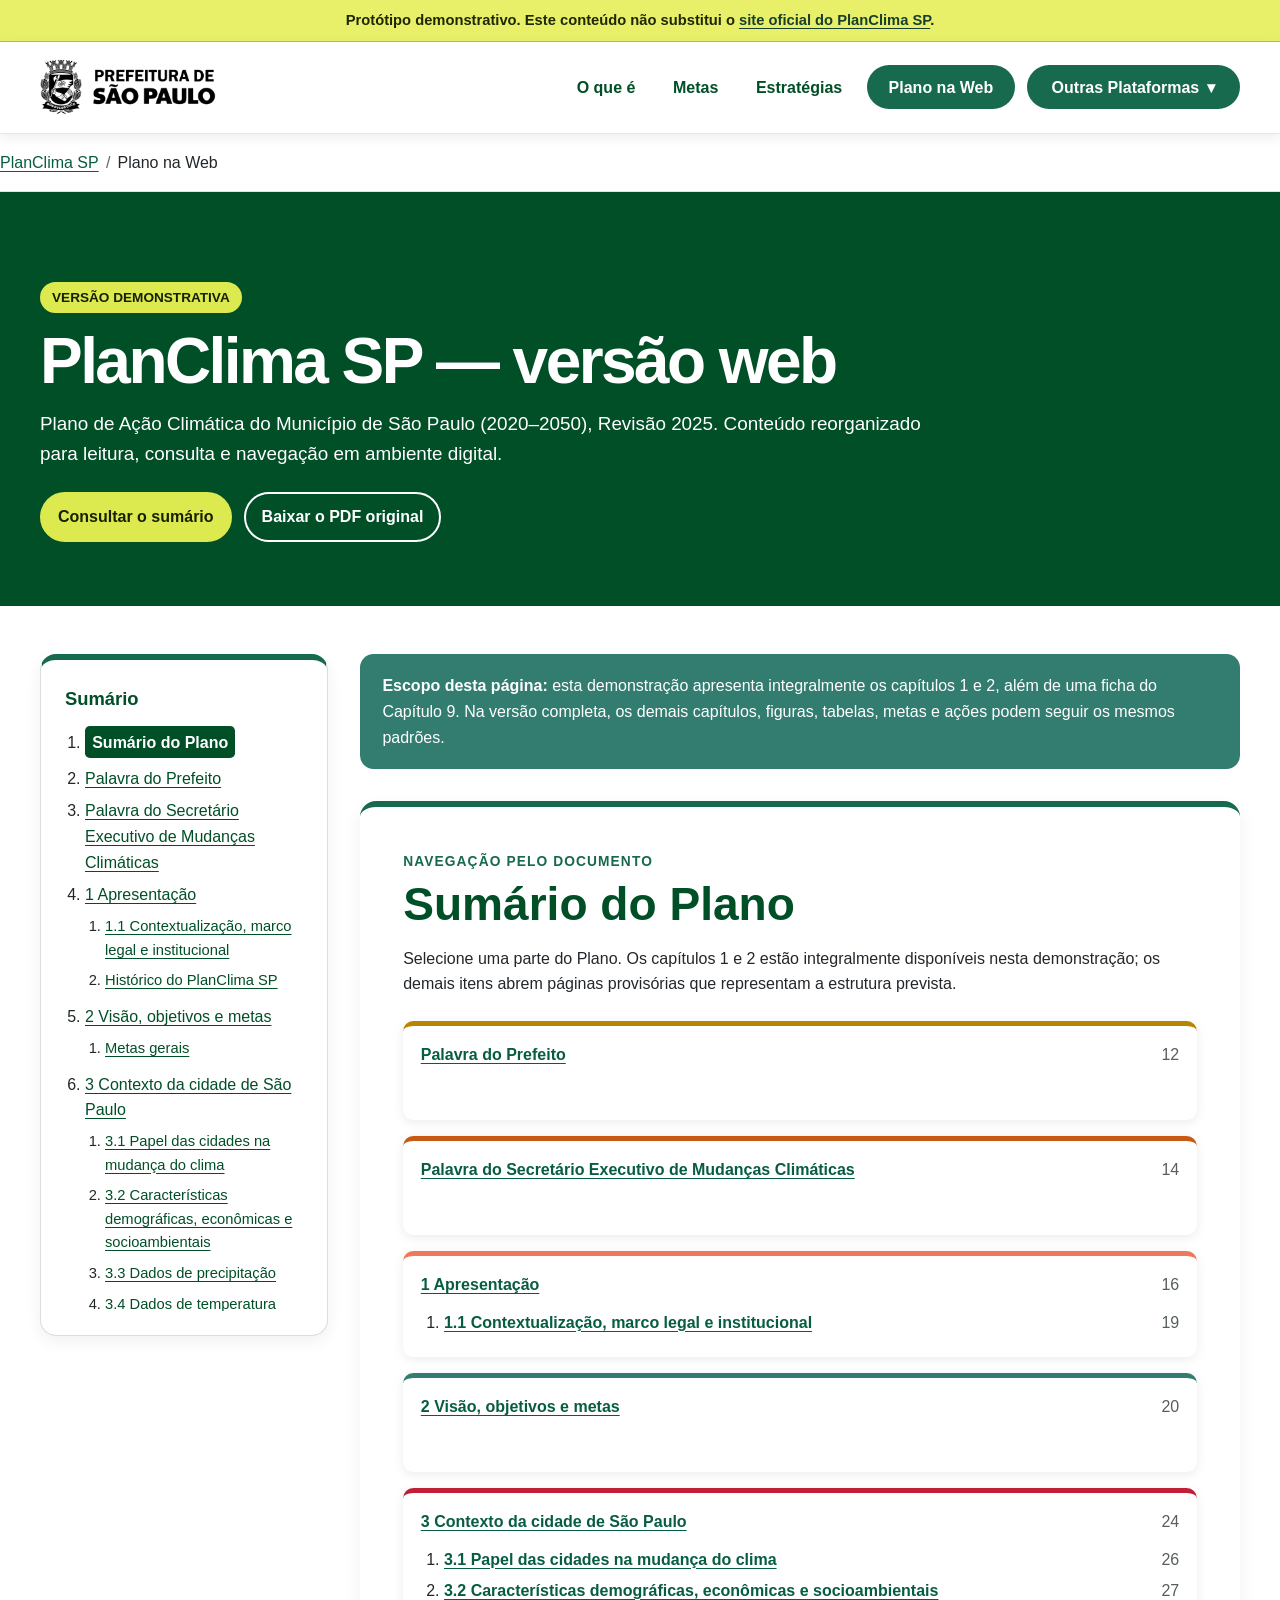
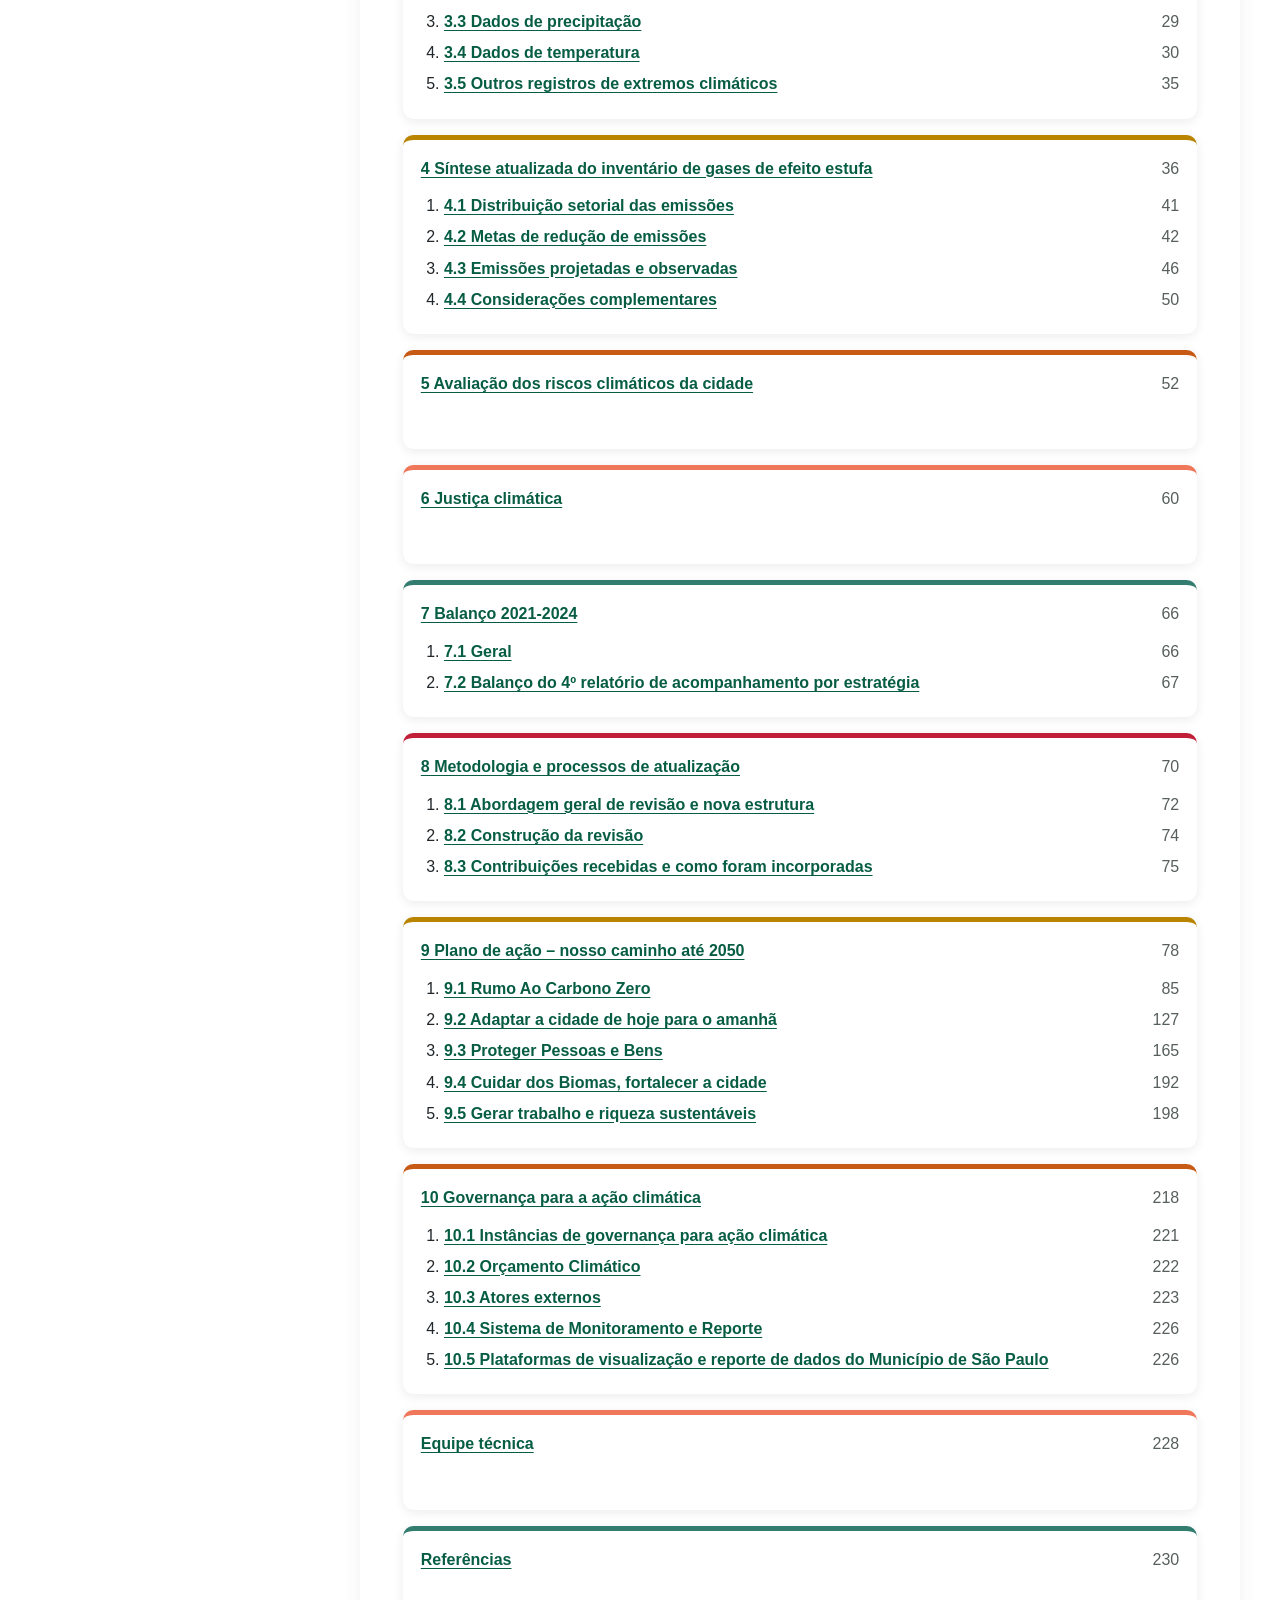
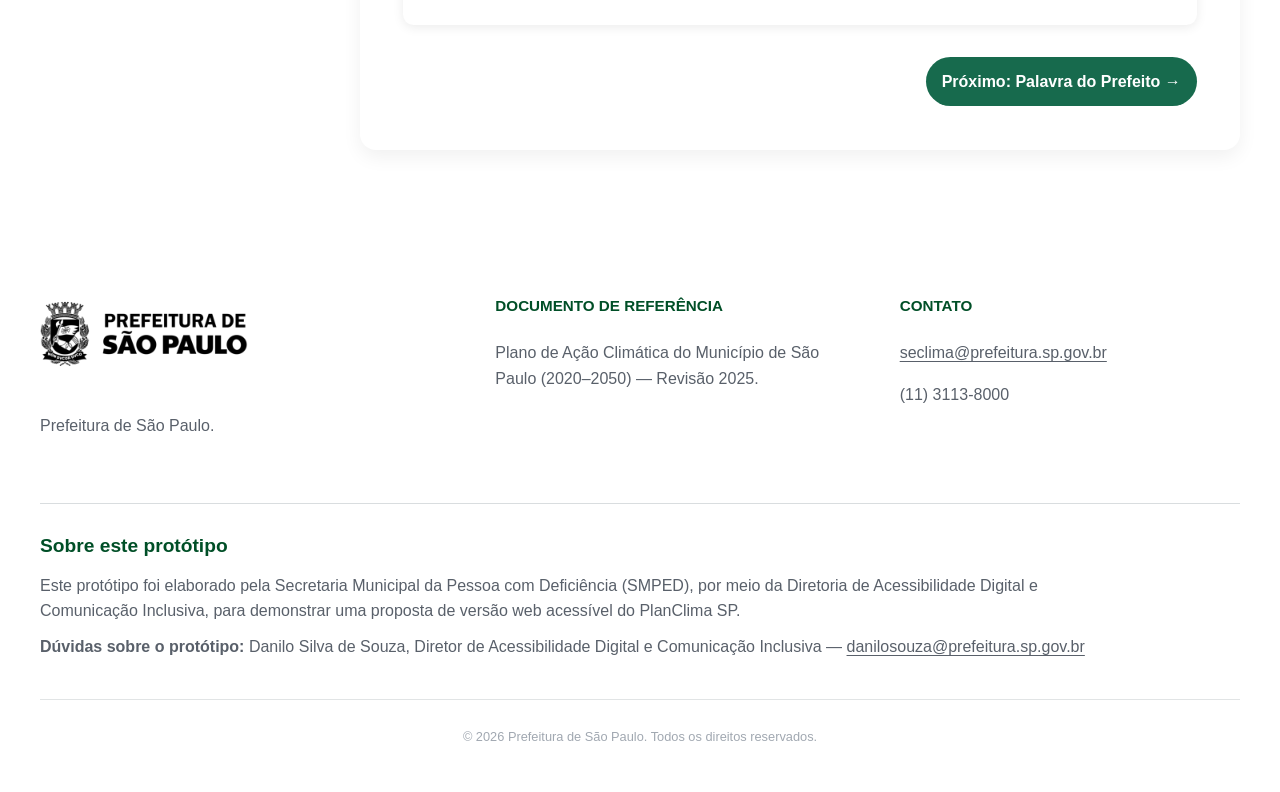
==== commit 82e421f8: "Remove instruction for 'palavra-prefeito' section Removed instruction to replace the block with id '" ====
--- a/planclima-web.html
+++ b/planclima-web.html
@@ -896,8 +896,6 @@
           <nav class="page-navigation" aria-label="Navegação a partir do sumário"><span></span><a
               href="#palavra-prefeito">Próximo: Palavra do Prefeito →</a></nav>
         </section>
-
-        bstitua todo o bloco com id="palavra-prefeito" por:
 
         <section class="document-section document-view" id="palavra-prefeito" data-view="palavra-prefeito"
           aria-labelledby="titulo-palavra-prefeito" tabindex="-1">
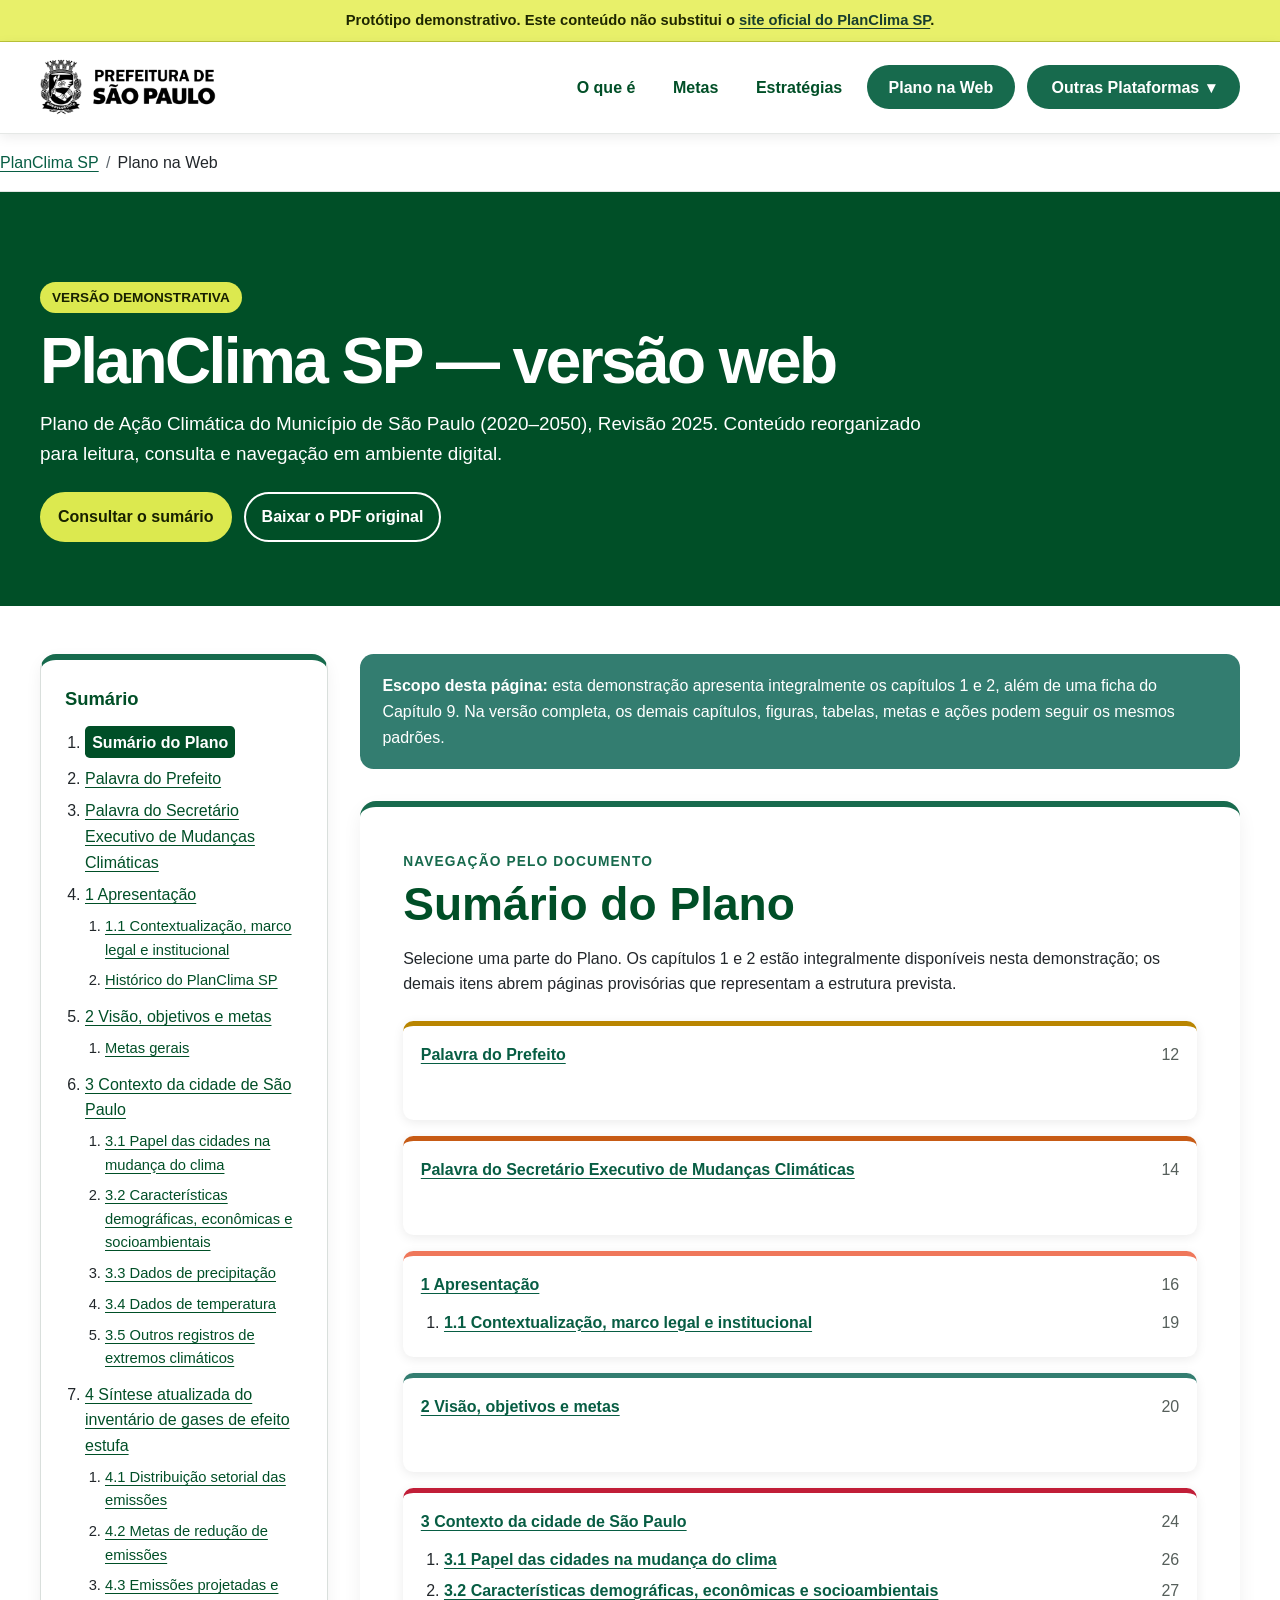
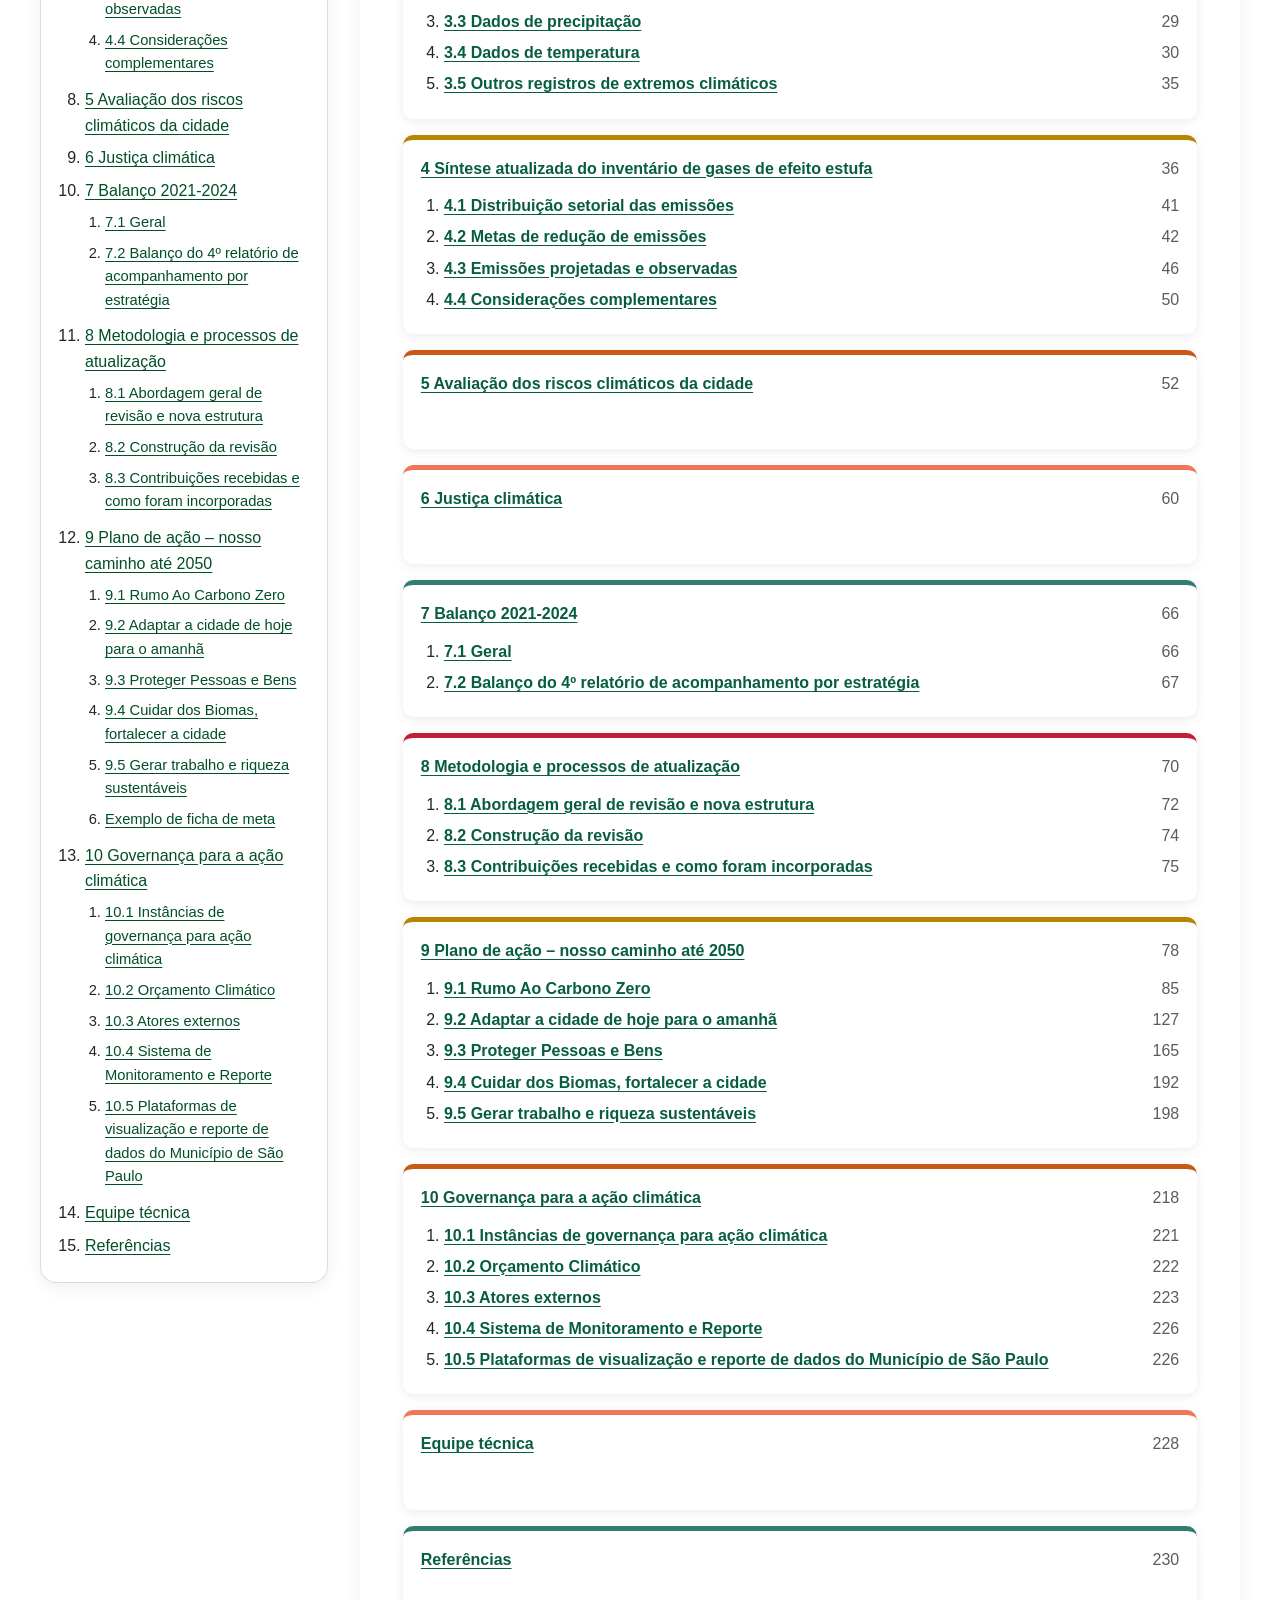
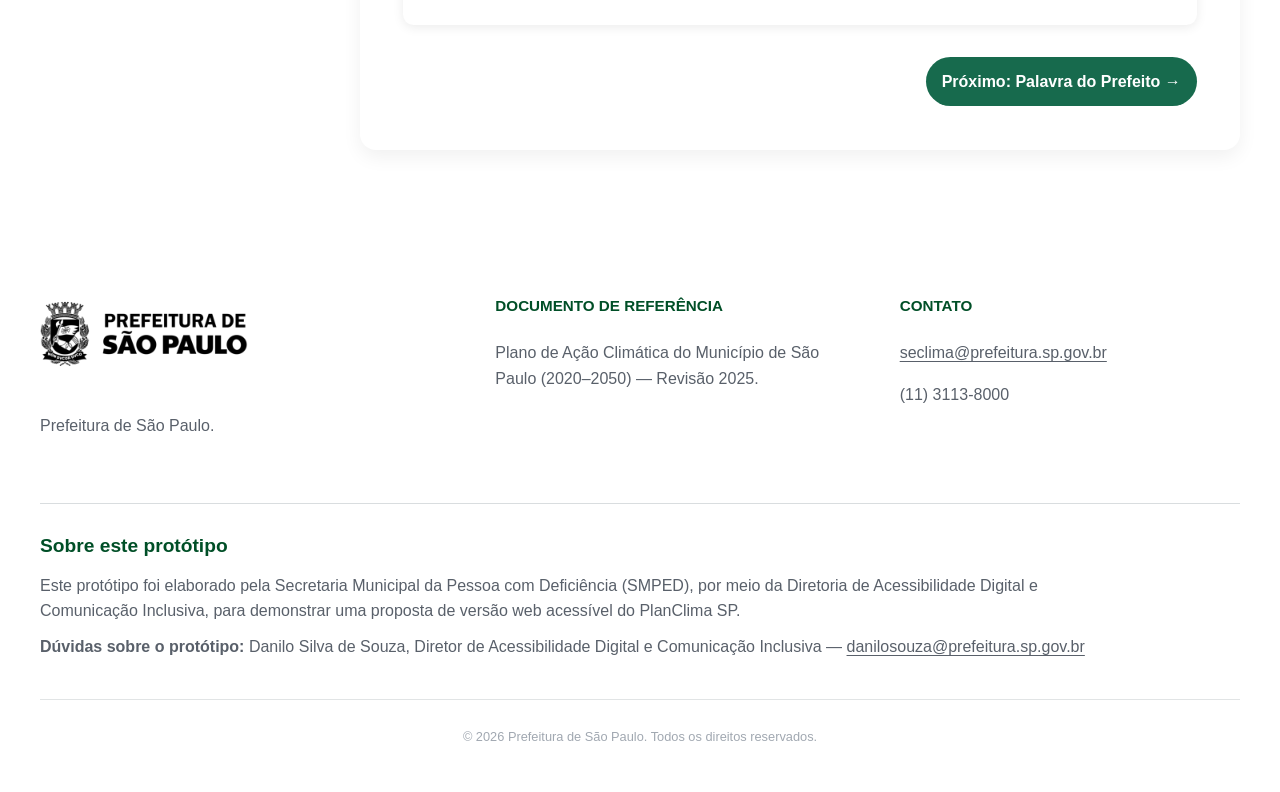
==== commit b0394d24: "Modify in-page navigation styles in planclima-web.html Updated styles for in-page navigation, changi" ====
--- a/planclima-web.html
+++ b/planclima-web.html
@@ -140,7 +140,7 @@
     }
 
     .official-web .in-page-nav {
-      top: 1rem;
+      position: static;
       padding: 1.5rem;
       background: #fff;
       border: .0625rem solid #d9dfdc;
@@ -164,10 +164,10 @@
     }
 
     .official-web .in-page-nav>ol {
-      max-height: 65vh;
+      max-height: none;
       margin: 0;
-      padding-right: .5rem;
-      overflow: auto;
+      padding-right: 0;
+      overflow: visible;
     }
 
     .official-web .in-page-nav ol ol {
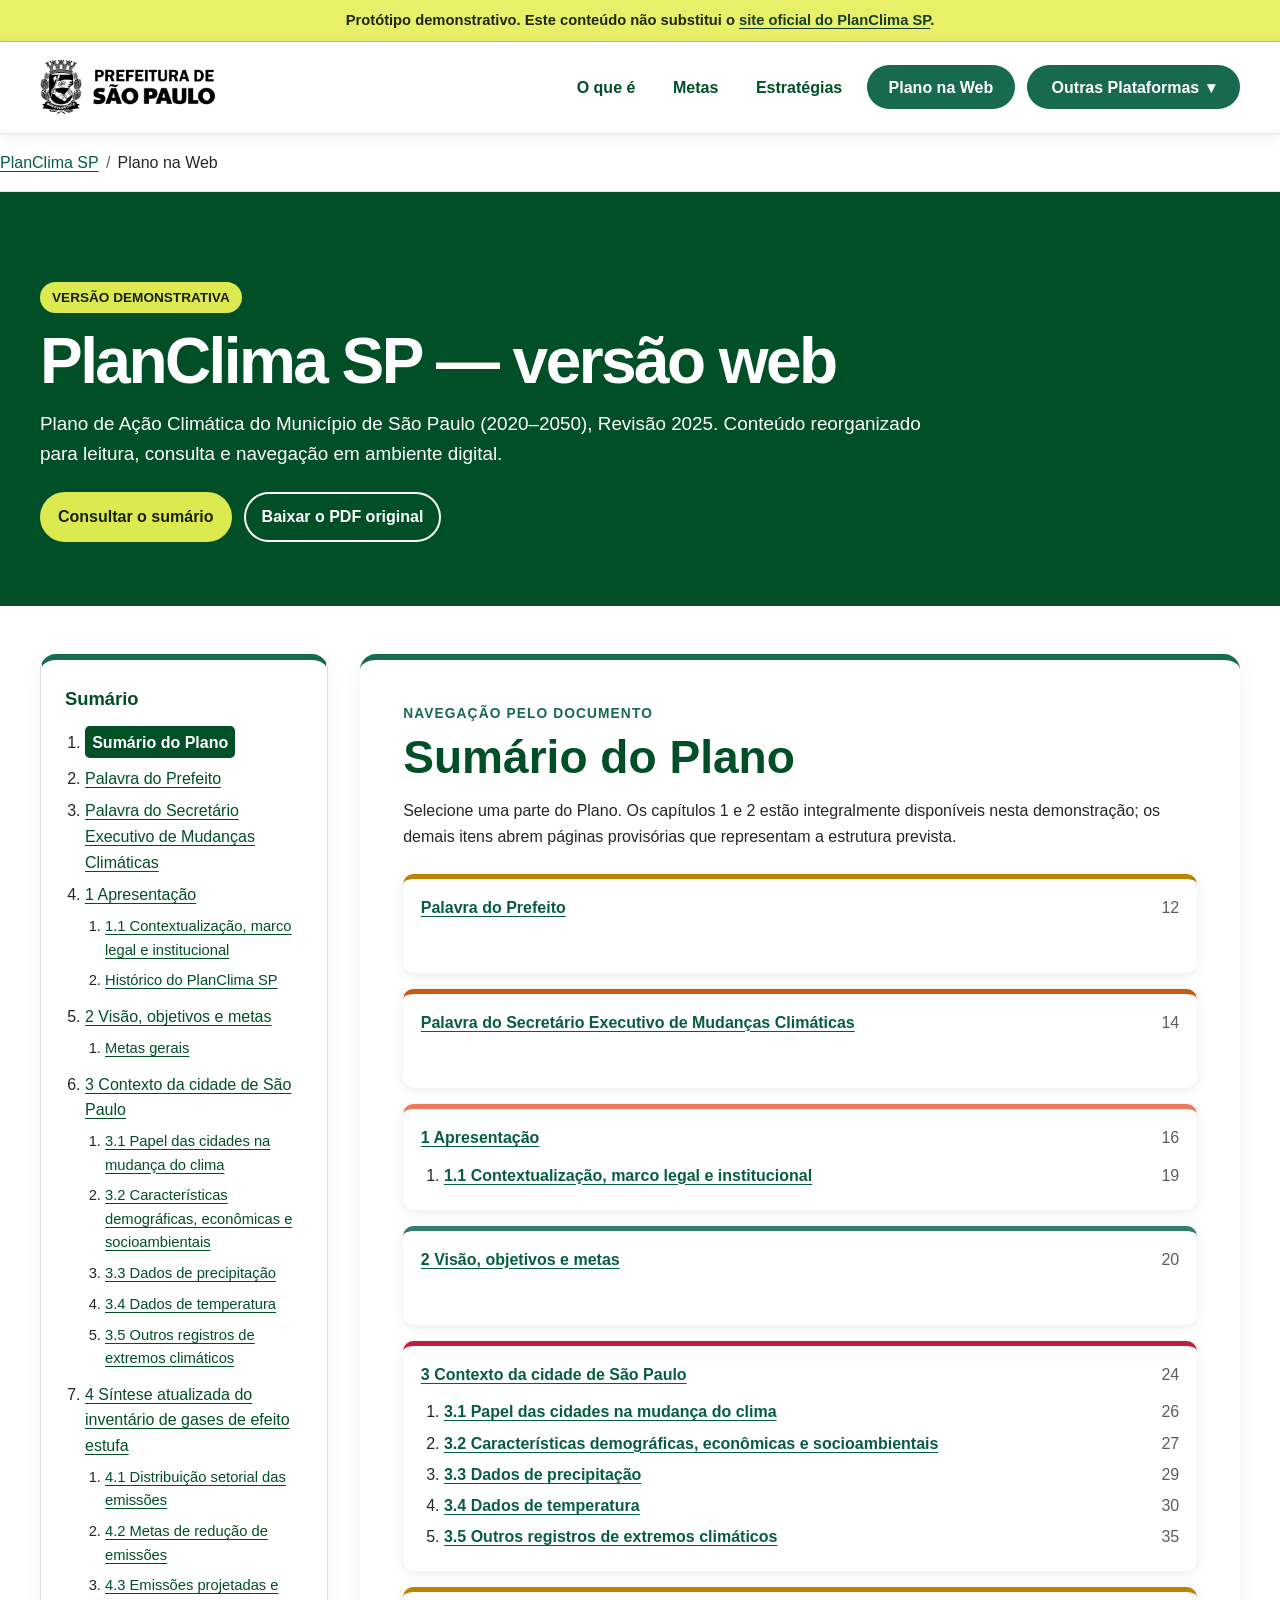
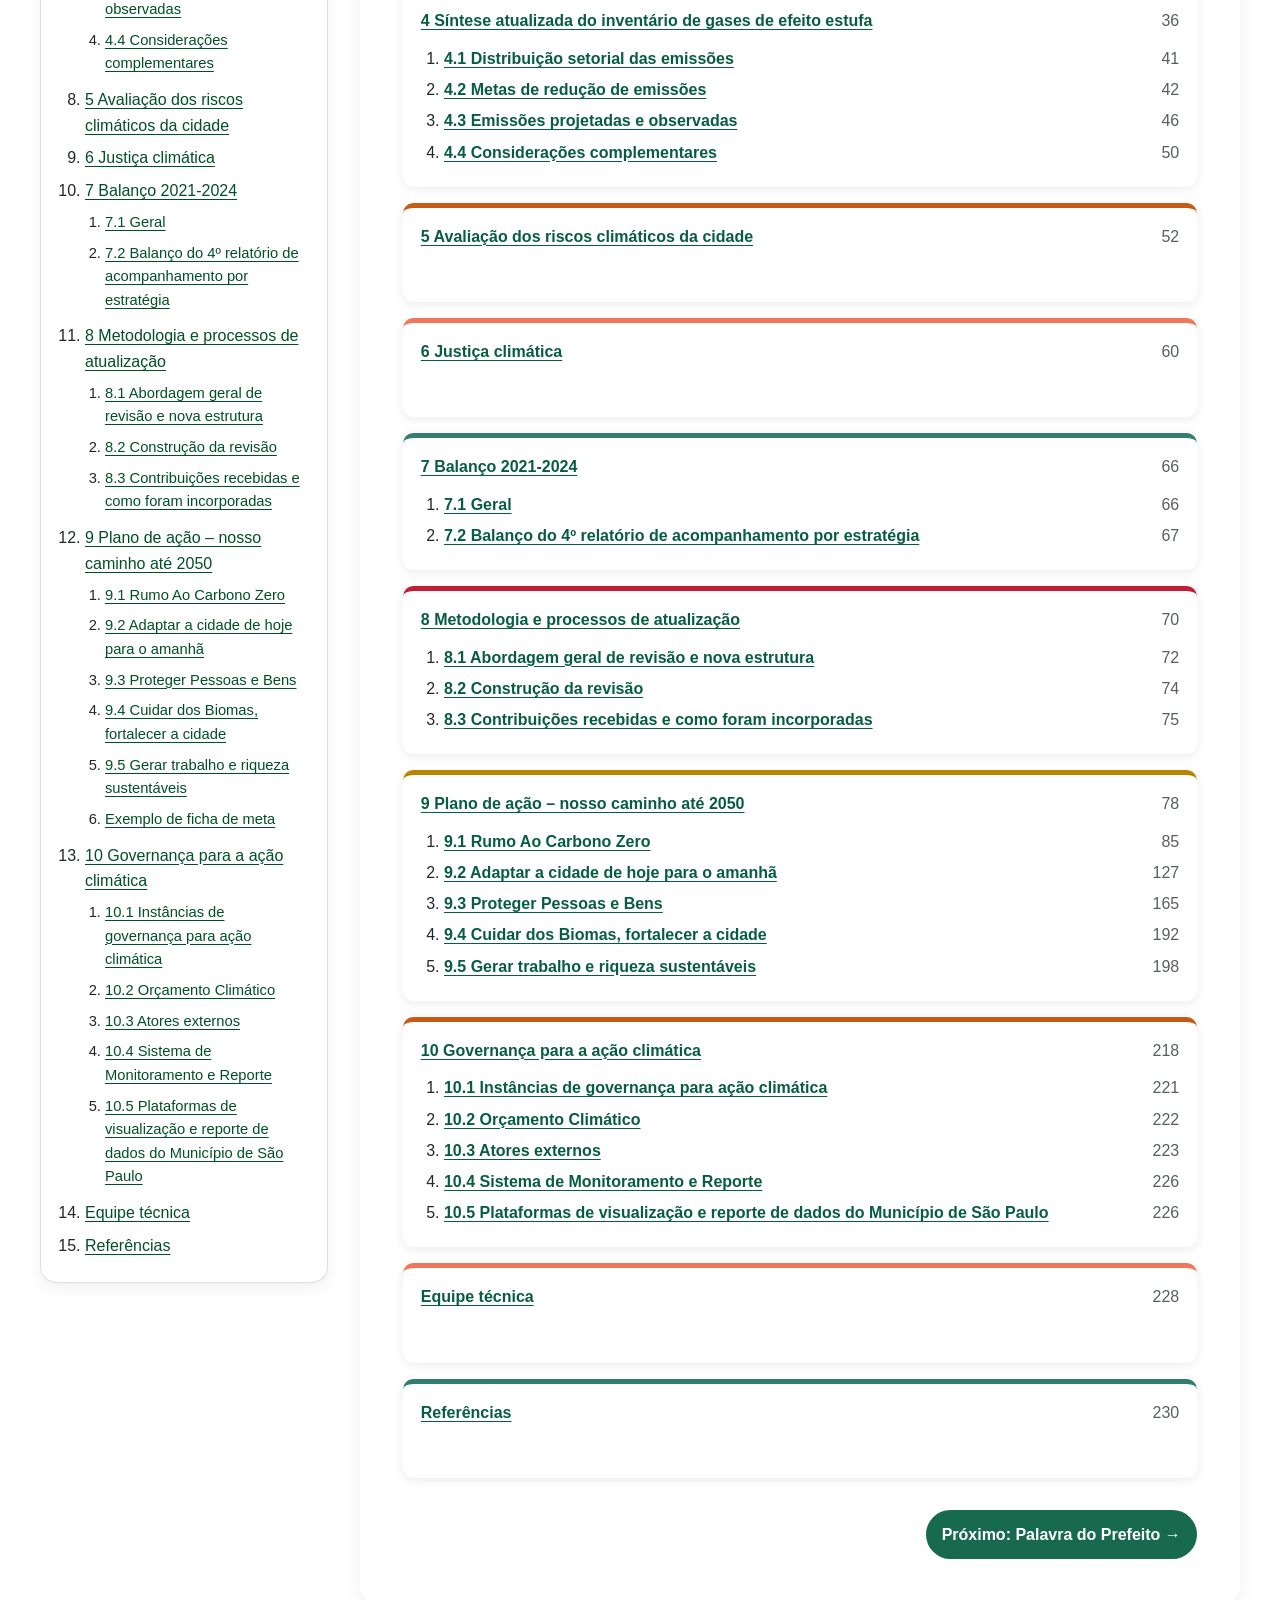
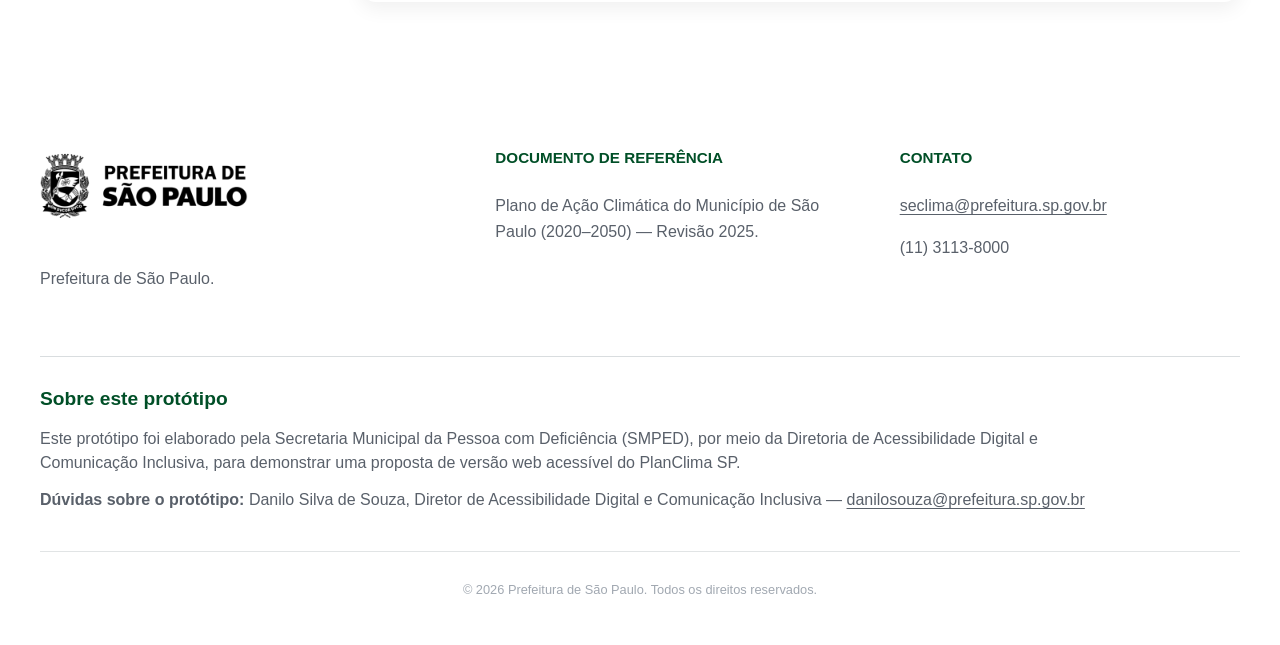
==== commit e54f60ee: "Remove document notice from planclima-web.html Removed the document notice about the prototype scope" ====
--- a/planclima-web.html
+++ b/planclima-web.html
@@ -800,11 +800,6 @@
       </nav>
 
       <div class="document-content">
-        <aside class="document-notice" aria-label="Informação sobre o protótipo">
-          <p><strong>Escopo desta página:</strong> esta demonstração apresenta integralmente os capítulos 1 e 2, além de
-            uma ficha do Capítulo 9. Na versão completa, os demais capítulos, figuras, tabelas, metas e ações podem
-            seguir os mesmos padrões.</p>
-        </aside>
         <p class="navigation-status" id="navigation-status" role="status" aria-live="polite"></p>
 
         <section class="document-section document-view" id="sumario" data-view="sumario"
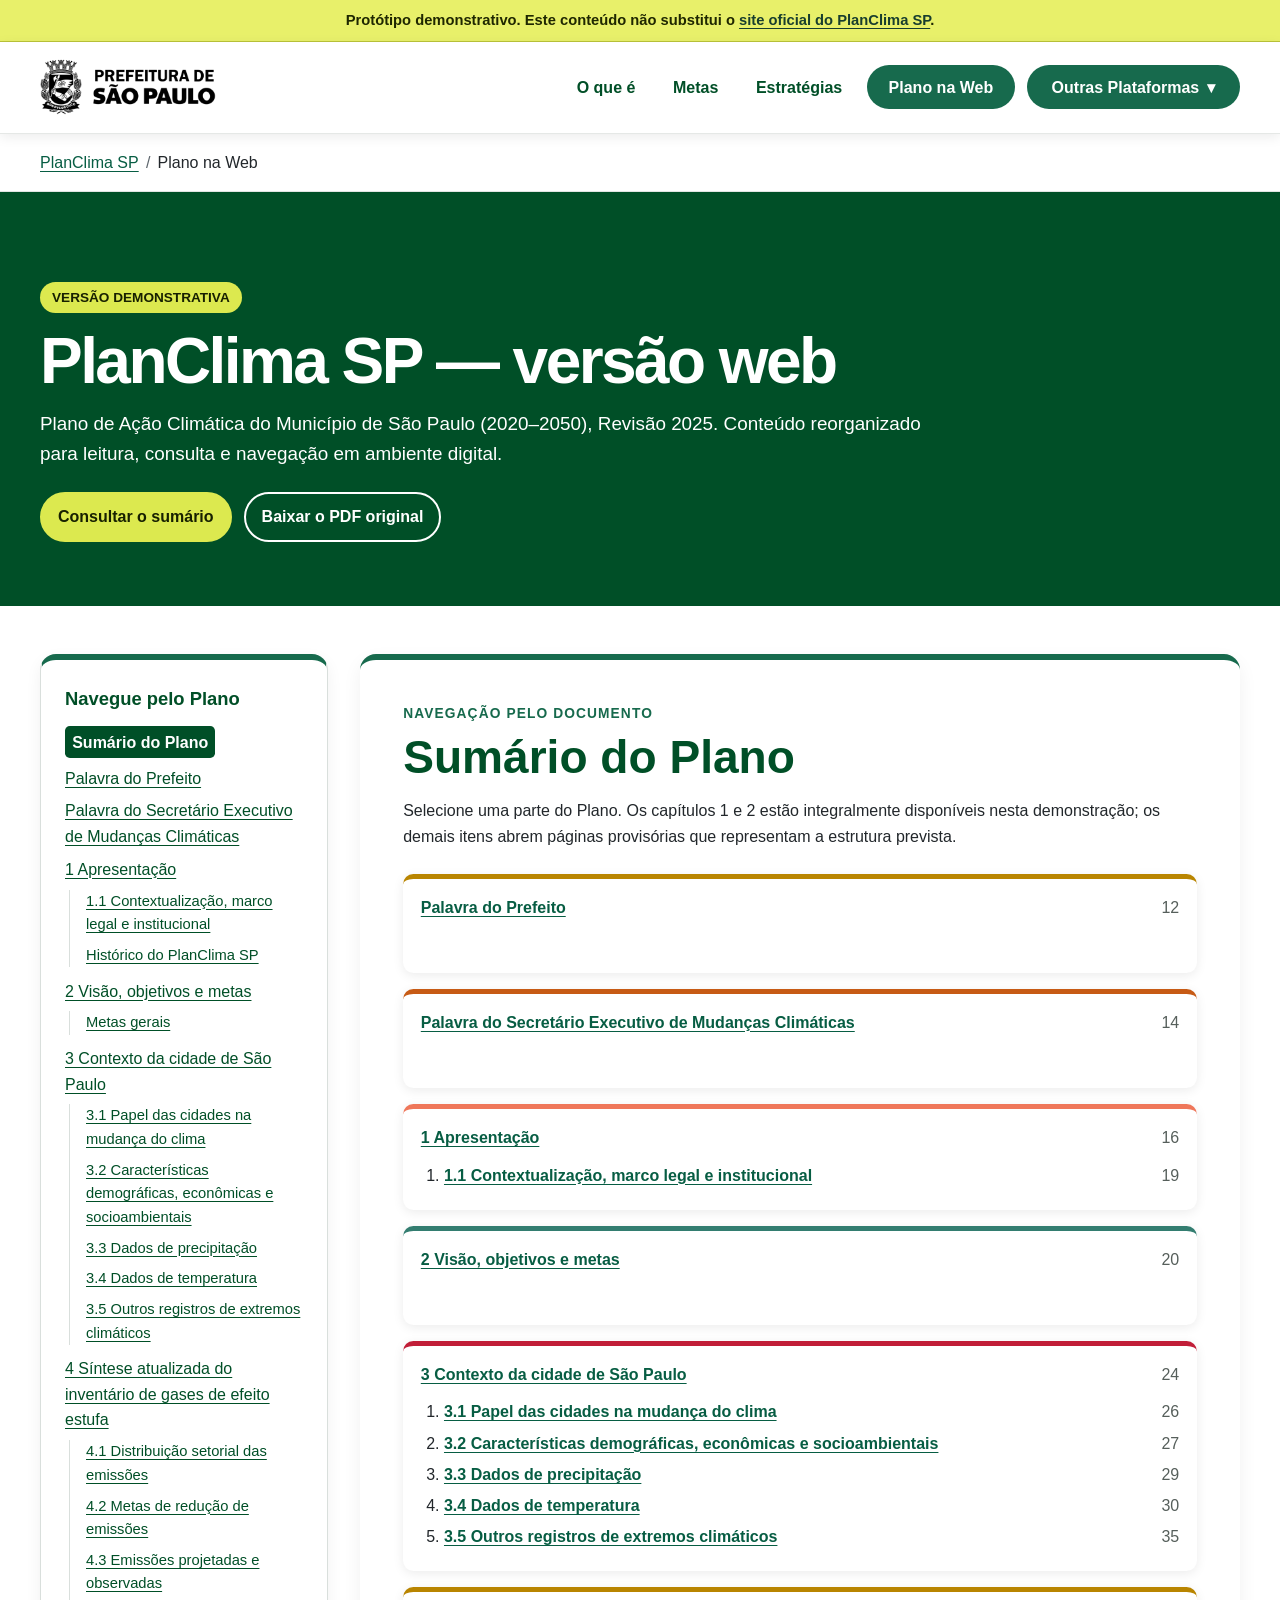
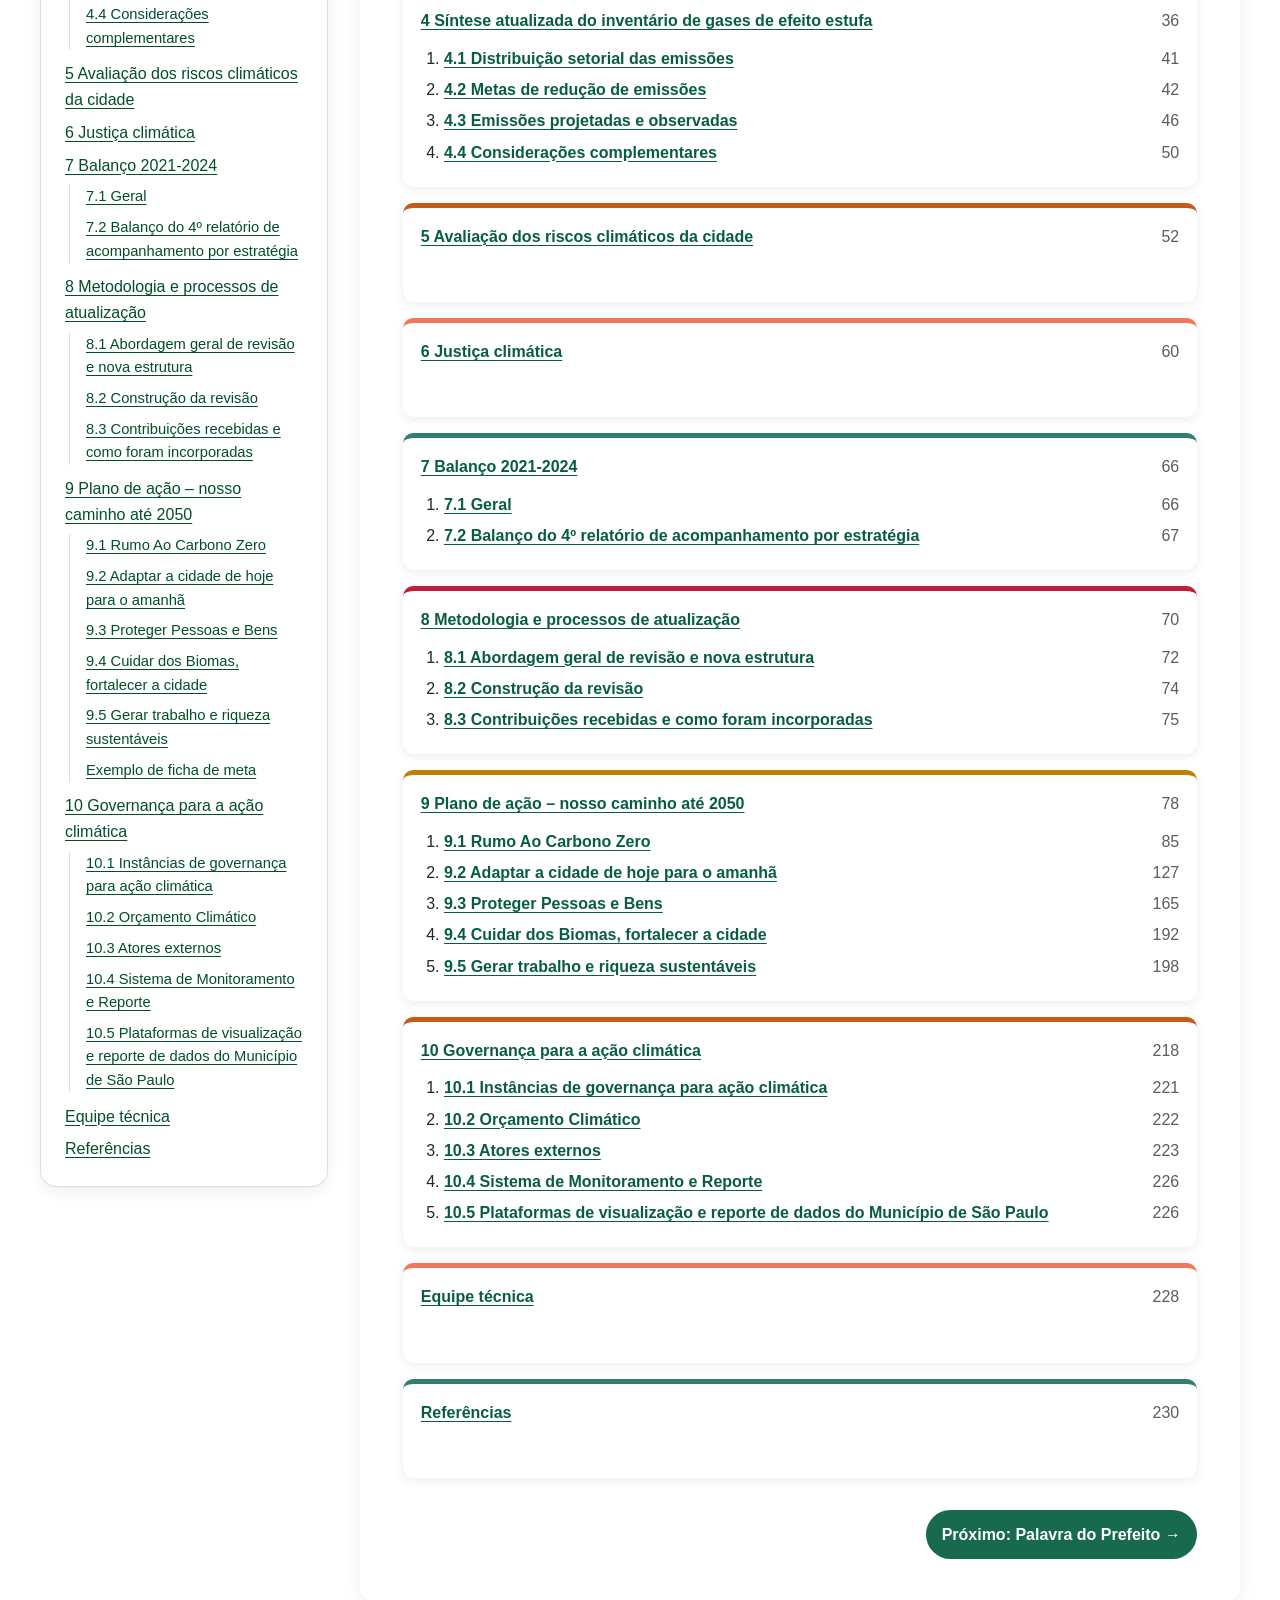
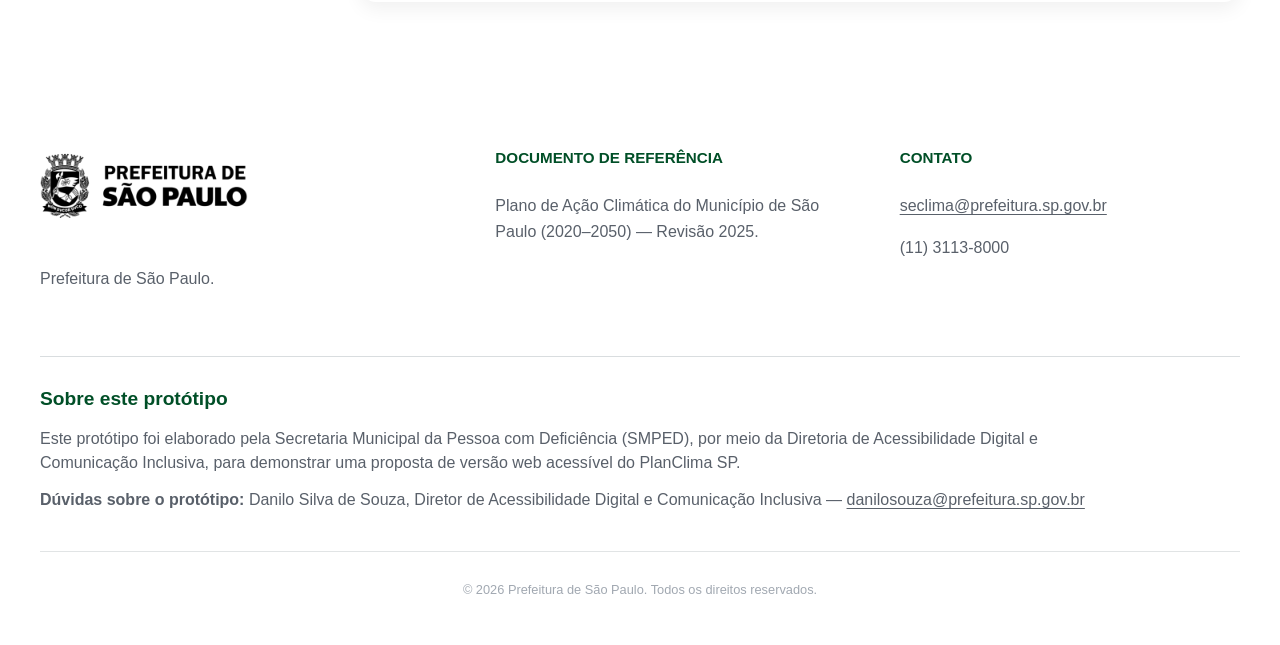
==== commit 1b65f97b: "Change navigation title from 'Sumário' to 'Navegue pelo Plano'" ====
--- a/planclima-web.html
+++ b/planclima-web.html
@@ -210,6 +210,11 @@
       padding-top: clamp(1.5rem, 4vw, 2.7rem);
     }
 
+    /* Na navegação dinâmica, somente uma seção fica visível */
+    .js .official-web .document-content>.document-view {
+      margin-top: 0;
+    }
+
     .js .official-web .document-view[hidden] {
       display: none;
     }
@@ -532,6 +537,16 @@
       color: #a1a8b1;
       text-align: center;
       font-size: .8rem;
+    }
+
+    .official-web .meta-card__header {
+      color: #fff;
+      background: #b44c00;
+    }
+
+    .official-web .meta-card__header h3,
+    .official-web .meta-card__header p {
+      color: #fff;
     }
 
     @media (max-width:68rem) {
@@ -726,7 +741,7 @@
 
     <div class="container web-layout">
       <nav class="in-page-nav" aria-labelledby="titulo-navegacao-pagina">
-        <h2 id="titulo-navegacao-pagina">Sumário</h2>
+        <h2 id="titulo-navegacao-pagina">Navegue pelo Plano</h2>
         <ol>
           <li><a href="#sumario">Sumário do Plano</a></li>
           <li><a href="#palavra-prefeito">Palavra do Prefeito</a></li>
@@ -2129,8 +2144,6 @@
               </a>
               Acesso em: 29 dez. 2025.
             </li>
-
-            <li>
       </div>
     </div>
   </main>
--- a/assets/css/styles.css
+++ b/assets/css/styles.css
@@ -9,7 +9,7 @@
   --pc-surface: #ffffff;
   --pc-surface-alt: #f6f6f6;
   --pc-yellow: #c18f0f;
-  --pc-orange: #c15e12;
+  --pc-orange: #b44c00;
   --pc-teal: #2c7366;
   --pc-red: #b61f34;
   --pc-focus: #005fcc;
@@ -399,10 +399,10 @@
   padding: 1.6rem;
   background: #fff;
   border-top: 0.45rem solid var(--pc-orange);
-  border-radius: 0 0 var(--pc-radius) var(--pc-radius);
   border-right: 0.0625rem solid var(--pc-border);
   border-bottom: 0.0625rem solid var(--pc-border);
   border-left: 0.0625rem solid var(--pc-border);
+  border-radius: 0 0 var(--pc-radius) var(--pc-radius);
   box-shadow: none;
 }
 
@@ -421,8 +421,8 @@
   margin-top: 1.5rem;
   padding: 1.5rem;
   background: #fff;
+  border: 0.0625rem solid var(--pc-border);
   border-radius: var(--pc-radius);
-  border: 0.0625rem solid var(--pc-border);
   box-shadow: none;
 }
 
@@ -558,8 +558,8 @@
 
 .news-card {
   padding: 1.5rem;
+  background: #fff;
   border-left: 0.35rem solid var(--pc-green-700);
-  background: #fff;
   box-shadow: var(--pc-shadow);
 }
 
@@ -611,7 +611,7 @@
   display: flex;
   flex-wrap: wrap;
   gap: 0.45rem;
-  margin: 0;
+  margin: 0 auto;
   padding: 0;
   list-style: none;
 }
@@ -671,8 +671,7 @@
 }
 
 .in-page-nav {
-  position: sticky;
-  top: 1rem;
+  position: static;
   padding: 1.25rem;
   background: #fff;
   border: 0.0625rem solid var(--pc-border);
@@ -686,9 +685,22 @@
   font-size: 1.15rem;
 }
 
-.in-page-nav ol {
+/* Lista principal do menu: sem numeração automática */
+.official-web .web-layout .in-page-nav > ol {
+  max-height: none;
   margin: 0;
-  padding-left: 1.25rem;
+  padding-right: 0;
+  padding-left: 0;
+  overflow: visible;
+  list-style: none;
+}
+
+/* Subseções do menu */
+.official-web .web-layout .in-page-nav ol ol {
+  margin: 0.45rem 0 0.7rem 0.25rem;
+  padding-left: 1rem;
+  border-left: 1px solid #d9dfdc;
+  list-style: none;
 }
 
 .in-page-nav li + li {
@@ -727,6 +739,12 @@
 
 .document-section + .document-section {
   padding-top: 3.5rem;
+}
+
+/* Impede que vistas dinâmicas recebam espaço no topo */
+.js .official-web .document-content > .document-view {
+  margin-top: 0;
+  padding-top: clamp(1.5rem, 4vw, 2.7rem);
 }
 
 .document-section h3 {
@@ -845,6 +863,12 @@
   margin-top: 0.8rem;
 }
 
+/* Retira a numeração automática das listas que já têm números no texto */
+.official-web .document-content .placeholder-topics {
+  padding-left: 0;
+  list-style: none;
+}
+
 .data-region {
   overflow-x: auto;
   margin: 1rem 0 1.5rem;
@@ -895,20 +919,22 @@
   box-shadow: none;
 }
 
-.meta-card__header {
+/* Laranja escurecido para assegurar contraste com o branco */
+.official-web .document-section .meta-card__header {
   padding: 1.4rem;
   color: #fff;
-  background: var(--pc-orange);
+  background: #b44c00;
 }
 
 .meta-card__header p {
   margin: 0 0 0.25rem;
+  color: #fff;
   font-size: 0.9rem;
   font-weight: 800;
   text-transform: uppercase;
 }
 
-.meta-card__header h3 {
+.official-web .document-section .meta-card__header h3 {
   margin: 0;
   color: #fff;
   font-size: 1.55rem;
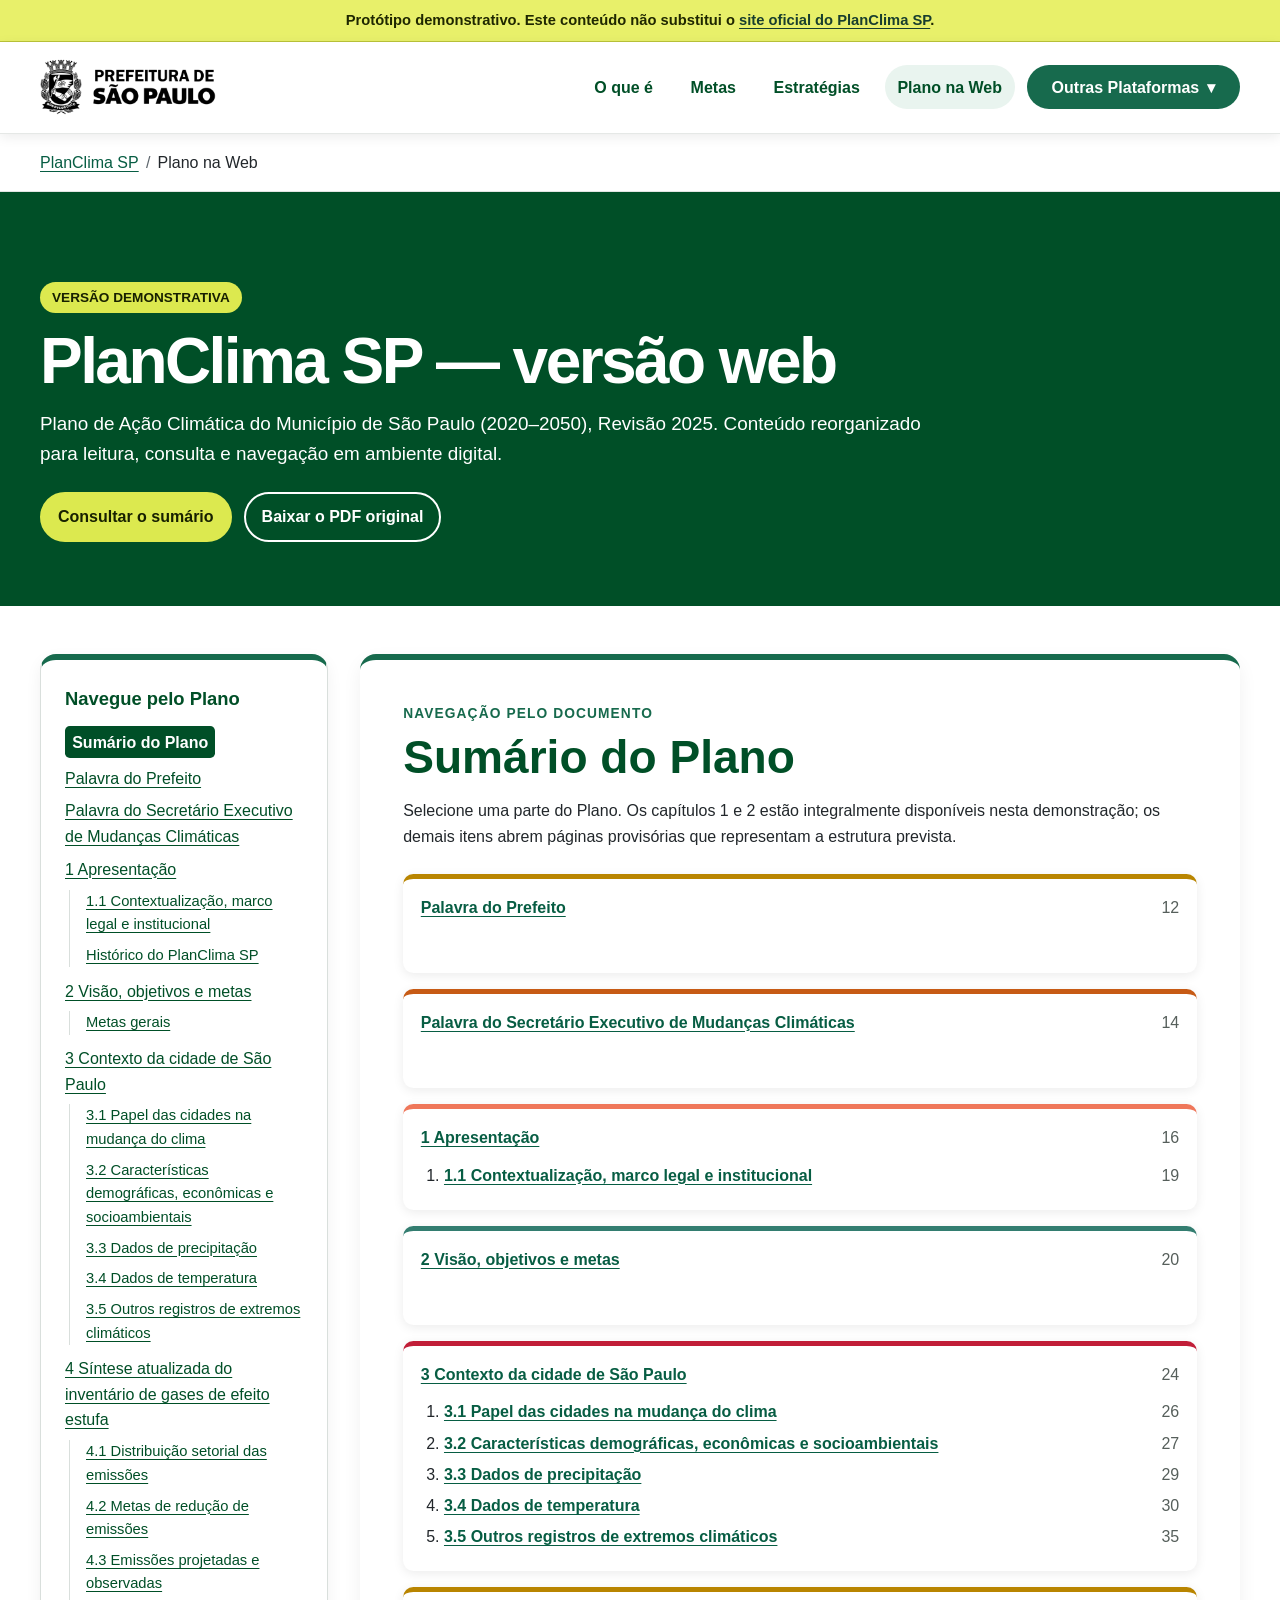
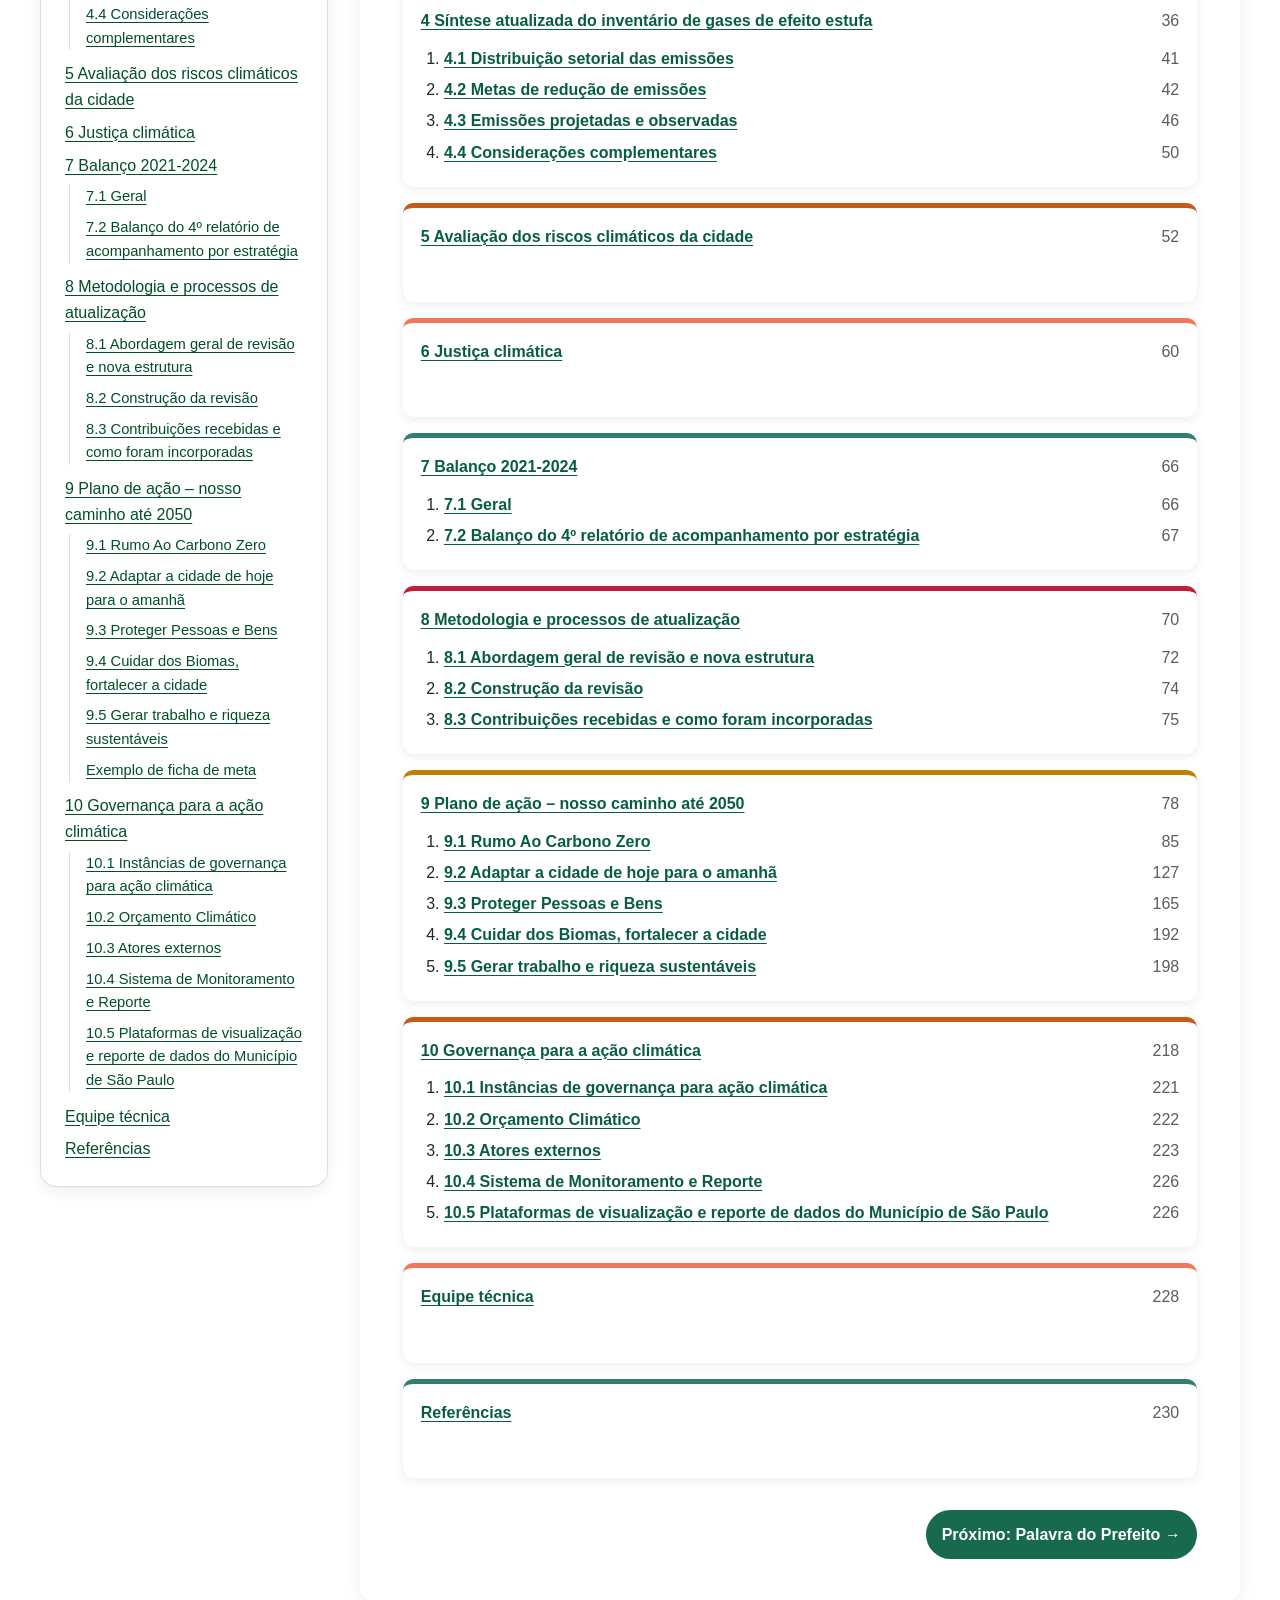
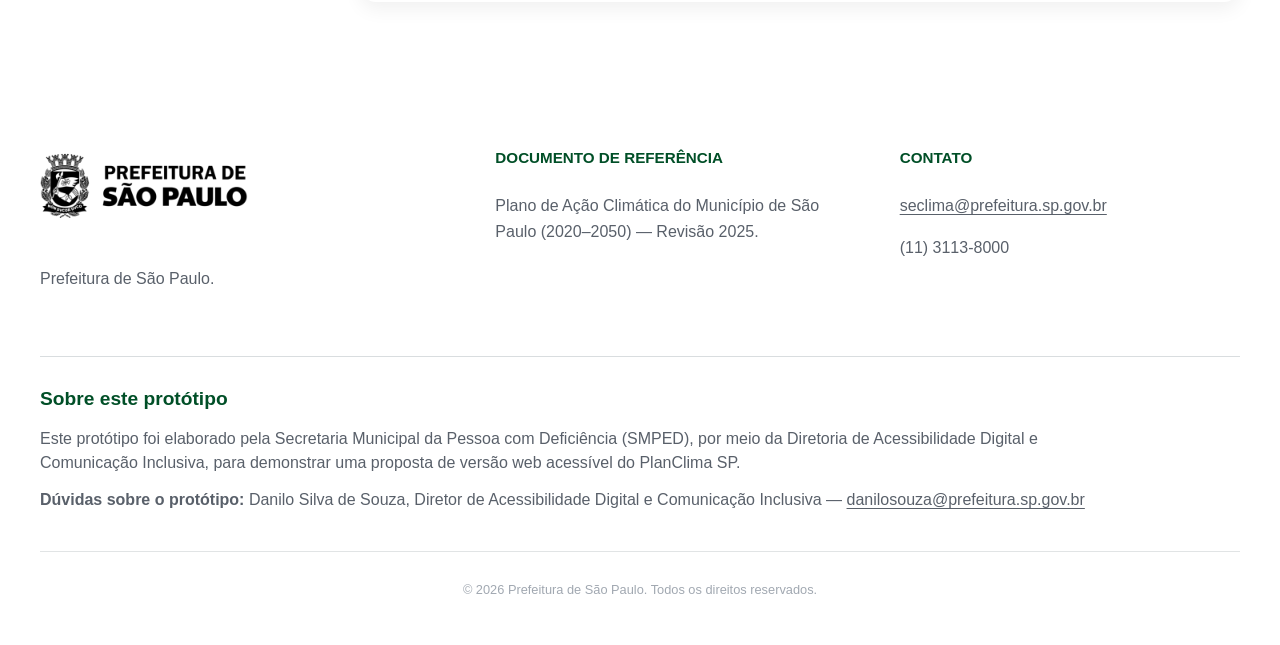
==== commit 90aa66d1: "Remove class from 'Plano na Web' link" ====
--- a/planclima-web.html
+++ b/planclima-web.html
@@ -688,7 +688,7 @@
         <a href="index.html#sobre">O que é</a>
         <a href="index.html#metas">Metas</a>
         <a href="index.html#estrategias">Estratégias</a>
-        <a class="nav-plan" href="planclima-web.html" aria-current="page">Plano na Web</a>
+        <a href="planclima-web.html" aria-current="page">Plano na Web</a>
         <details class="platforms-menu">
           <summary>Outras Plataformas</summary>
           <div class="platforms-menu__panel">
--- a/assets/css/styles.css
+++ b/assets/css/styles.css
@@ -1,1164 +1,1556 @@
 :root {
-  --pc-green-900: #004d2c;
-  --pc-green-800: #075d43;
-  --pc-green-700: #176c52;
-  --pc-green-100: #e9f4ef;
-  --pc-ink: #22272b;
-  --pc-muted: #5e666d;
-  --pc-border: #e1e4e2;
-  --pc-surface: #ffffff;
-  --pc-surface-alt: #f6f6f6;
-  --pc-yellow: #c18f0f;
-  --pc-orange: #b44c00;
-  --pc-teal: #2c7366;
-  --pc-red: #b61f34;
-  --pc-focus: #005fcc;
-  --pc-max: 75rem;
-  --pc-radius: 0.8rem;
-  --pc-shadow: 0 0.15rem 0.55rem rgba(20, 54, 40, 0.09);
+    --pc-green-900: #004d2c;
+    --pc-green-800: #075d43;
+    --pc-green-700: #176c52;
+    --pc-green-100: #e9f4ef;
+    --pc-ink: #22272b;
+    --pc-muted: #5e666d;
+    --pc-border: #e1e4e2;
+    --pc-surface: #ffffff;
+    --pc-surface-alt: #f6f6f6;
+    --pc-yellow: #c18f0f;
+    --pc-orange: #b44c00;
+    --pc-teal: #2c7366;
+    --pc-red: #b61f34;
+    --pc-focus: #005fcc;
+    --pc-max: 75rem;
+    --pc-radius: 0.8rem;
+    --pc-shadow: 0 0.15rem 0.55rem rgba(20, 54, 40, 0.09);
 }
 
 * {
-  box-sizing: border-box;
+    box-sizing: border-box;
 }
 
 html {
-  scroll-behavior: smooth;
+    scroll-behavior: smooth;
 }
 
 body.planclima-site {
-  margin: 0;
-  color: var(--pc-ink);
-  background: var(--pc-surface);
-  font-family: "Open Sans", Arial, Helvetica, sans-serif;
-  font-size: 1rem;
-  line-height: 1.6;
+    margin: 0;
+    color: var(--pc-ink);
+    background: var(--pc-surface);
+    font-family: "Open Sans", Arial, Helvetica, sans-serif;
+    font-size: 1rem;
+    line-height: 1.6;
 }
 
 body.planclima-site img {
-  max-width: 100%;
-  height: auto;
+    max-width: 100%;
+    height: auto;
 }
 
 body.planclima-site a {
-  color: var(--pc-green-800);
-  text-underline-offset: 0.18em;
+    color: var(--pc-green-800);
+    text-underline-offset: 0.18em;
 }
 
 body.planclima-site a:hover {
-  text-decoration-thickness: 0.14em;
+    text-decoration-thickness: 0.14em;
 }
 
 body.planclima-site :focus-visible {
-  outline: 0.2rem solid var(--pc-focus);
-  outline-offset: 0.2rem;
+    outline: 0.2rem solid var(--pc-focus);
+    outline-offset: 0.2rem;
 }
 
 .skip-link {
-  position: fixed;
-  z-index: 1000;
-  top: 0.5rem;
-  left: 0.5rem;
-  padding: 0.75rem 1rem;
-  color: #fff !important;
-  background: #111;
-  border-radius: 0.35rem;
-  transform: translateY(-150%);
+    position: fixed;
+    z-index: 1000;
+    top: 0.5rem;
+    left: 0.5rem;
+    padding: 0.75rem 1rem;
+    color: #fff !important;
+    background: #111;
+    border-radius: 0.35rem;
+    transform: translateY(-150%);
 }
 
 .skip-link:focus {
-  transform: translateY(0);
+    transform: translateY(0);
 }
 
 .prototype-banner {
-  padding: 0.55rem 1rem;
-  color: #1f2700;
-  background: #e8f06a;
-  border-bottom: 0.0625rem solid #bac339;
-  text-align: center;
-  font-size: 0.92rem;
-  font-weight: 700;
+    padding: 0.55rem 1rem;
+    color: #1f2700;
+    background: #e8f06a;
+    border-bottom: 0.0625rem solid #bac339;
+    text-align: center;
+    font-size: 0.92rem;
+    font-weight: 700;
 }
 
 .prototype-banner a {
-  color: #183e2e !important;
+    color: #183e2e !important;
 }
 
 .container {
-  width: min(calc(100% - 2rem), var(--pc-max));
-  margin-inline: auto;
+    width: min(calc(100% - 2rem), var(--pc-max));
+    margin-inline: auto;
 }
 
 .site-header {
-  position: relative;
-  z-index: 20;
-  background: #fff;
-  border-bottom: 0.0625rem solid #e5e8e6;
-  box-shadow: 0 0.12rem 0.5rem rgba(0, 0, 0, 0.05);
+    position: relative;
+    z-index: 20;
+    background: #fff;
+    border-bottom: 0.0625rem solid #e5e8e6;
+    box-shadow: 0 0.12rem 0.5rem rgba(0, 0, 0, 0.05);
 }
 
 .site-header__inner {
-  min-height: 5.5rem;
-  display: flex;
-  align-items: center;
-  justify-content: space-between;
-  gap: 1.5rem;
+    min-height: 5.5rem;
+    display: flex;
+    align-items: center;
+    justify-content: space-between;
+    gap: 1.5rem;
 }
 
 .brand-link {
-  display: inline-flex;
-  align-items: center;
-  flex: 0 0 auto;
-}
-
-.brand-link img {
-  display: block;
-  width: 10.8rem;
-  height: auto;
-}
-
-.desktop-nav {
-  display: flex;
-  align-items: center;
-  gap: 0.35rem;
-}
-
-.desktop-nav > a,
-.platforms-menu > summary {
-  display: inline-flex;
-  align-items: center;
-  min-height: 2.75rem;
-  padding: 0.55rem 0.8rem;
-  color: var(--pc-green-800);
-  border-radius: 2rem;
-  font-weight: 700;
-  text-decoration: none;
-}
-
-.desktop-nav > a:hover,
-.desktop-nav > a[aria-current="page"] {
-  background: var(--pc-green-100);
-}
-
-.desktop-nav > a.nav-plan {
-  padding-inline: 1rem;
-  color: #fff;
-  background: var(--pc-green-800);
-}
-
-.desktop-nav > a.nav-plan:hover,
-.desktop-nav > a.nav-plan[aria-current="page"] {
-  color: #fff;
-  background: var(--pc-green-900);
-}
-
-.platforms-menu {
-  position: relative;
-}
-
-.platforms-menu > summary {
-  cursor: pointer;
-  list-style: none;
-  border: 0.125rem solid var(--pc-green-800);
-}
-
-.platforms-menu > summary::-webkit-details-marker {
-  display: none;
-}
-
-.platforms-menu > summary::after {
-  content: "▾";
-  margin-left: 0.5rem;
-}
-
-.platforms-menu[open] > summary::after {
-  content: "▴";
-}
-
-.platforms-menu__panel {
-  position: absolute;
-  right: 0;
-  width: 15rem;
-  margin-top: 0.4rem;
-  padding: 0.5rem;
-  background: #fff;
-  border: 0.0625rem solid var(--pc-border);
-  border-radius: 0.5rem;
-  box-shadow: var(--pc-shadow);
-}
-
-.platforms-menu__panel a {
-  display: block;
-  padding: 0.55rem 0.7rem;
-  border-radius: 0.35rem;
-  text-decoration: none;
-}
-
-.platforms-menu__panel a:hover {
-  background: var(--pc-green-100);
-}
-
-.mobile-nav {
-  display: none;
-}
-
-.hero-home {
-  padding: clamp(4.5rem, 9vw, 7.5rem) 0 3.25rem;
-  background: #f6f6f6;
-}
-
-.hero-home h1,
-.web-hero h1 {
-  margin: 0;
-  color: var(--pc-green-900);
-  font-size: clamp(2.5rem, 6vw, 4.5rem);
-  line-height: 1.02;
-  letter-spacing: -0.04em;
-}
-
-.hero-home__lead {
-  max-width: 68rem;
-  margin: 1rem 0 1.5rem;
-  color: #4f565a;
-  font-size: clamp(1.1rem, 2vw, 1.35rem);
-  font-weight: 700;
-  line-height: 1.35;
-}
-
-.hero-grid {
-  display: grid;
-  grid-template-columns: minmax(0, 1.58fr) minmax(18rem, 1fr);
-  gap: 1.25rem;
-}
-
-.hero-photo {
-  position: relative;
-  min-height: 20rem;
-  overflow: hidden;
-  border-radius: var(--pc-radius);
-  box-shadow: none;
-}
-
-.hero-photo img {
-  width: 100%;
-  height: 100%;
-  object-fit: cover;
-}
-
-.hero-photo__caption {
-  position: absolute;
-  right: 0.8rem;
-  bottom: 0.8rem;
-  max-width: calc(100% - 1.6rem);
-  padding: 0.35rem 0.6rem;
-  color: #fff;
-  background: rgba(0, 0, 0, 0.74);
-  border-radius: 0.3rem;
-  font-size: 0.8rem;
-}
-
-.hero-actions {
-  display: grid;
-  grid-template-columns: repeat(2, minmax(0, 1fr));
-  gap: 1rem;
-}
-
-.hero-action {
-  min-height: 9.5rem;
-  display: flex;
-  align-items: flex-end;
-  padding: 1.35rem;
-  border-radius: var(--pc-radius);
-  box-shadow: none;
-  color: #fff !important;
-  font-size: clamp(1.25rem, 2vw, 1.5rem);
-  font-weight: 800;
-  line-height: 1.15;
-  text-decoration: none;
-}
-
-.hero-action--report {
-  color: #191b0e !important;
-  background: var(--pc-yellow);
-}
-
-.hero-action--plan {
-  background: var(--pc-orange);
-}
-
-.hero-action--dashboard {
-  background: var(--pc-teal);
-}
-
-.hero-action--seclima {
-  background: var(--pc-red);
-}
-
-.hero-action:hover {
-  filter: brightness(0.92);
-}
-
-.section {
-  padding: clamp(3.2rem, 7vw, 6rem) 0;
-}
-
-.section--alt {
-  background: var(--pc-surface-alt);
-}
-
-.section--green {
-  color: #fff;
-  background: var(--pc-green-900);
-}
-
-.section-heading {
-  max-width: 54rem;
-  margin: 0 0 2rem;
-}
-
-.eyebrow {
-  display: block;
-  margin-bottom: 0.45rem;
-  color: var(--pc-green-700);
-  font-size: 0.86rem;
-  font-weight: 800;
-  letter-spacing: 0.09em;
-  text-transform: uppercase;
-}
-
-.section--green .eyebrow {
-  color: #cbe9da;
-}
-
-.section-heading h2,
-.document-section > h2 {
-  margin: 0 0 0.75rem;
-  color: var(--pc-green-900);
-  font-size: clamp(1.9rem, 4vw, 3rem);
-  line-height: 1.15;
-}
-
-.section--green .section-heading h2 {
-  color: #fff;
-}
-
-.section-heading p {
-  margin: 0;
-  font-size: 1.12rem;
-}
-
-.about-grid,
-.committee-grid,
-.news-grid {
-  display: grid;
-  grid-template-columns: repeat(2, minmax(0, 1fr));
-  gap: clamp(2rem, 5vw, 4.5rem);
-}
-
-.content-card {
-  padding: 0;
-  background: transparent;
-  border: 0;
-  border-radius: 0;
-  box-shadow: none;
-}
-
-.content-card__icon {
-  width: 3.4rem;
-  height: 3.4rem;
-  display: grid;
-  place-items: center;
-  margin-bottom: 1rem;
-  background: #eff3f1;
-  border-radius: 50%;
-}
-
-.content-card__icon img {
-  width: 1.9rem;
-  max-height: 1.9rem;
-}
-
-.content-card h3 {
-  margin: 0 0 0.75rem;
-  color: var(--pc-green-900);
-  font-size: 1.45rem;
-}
-
-.content-card p:last-child,
-.content-card ol:last-child {
-  margin-bottom: 0;
-}
-
-.targets-grid {
-  display: grid;
-  grid-template-columns: repeat(2, minmax(0, 1fr));
-  gap: 1.25rem;
-}
-
-.target-year {
-  padding: 1.6rem;
-  background: #fff;
-  border-top: 0.45rem solid var(--pc-orange);
-  border-right: 0.0625rem solid var(--pc-border);
-  border-bottom: 0.0625rem solid var(--pc-border);
-  border-left: 0.0625rem solid var(--pc-border);
-  border-radius: 0 0 var(--pc-radius) var(--pc-radius);
-  box-shadow: none;
-}
-
-.target-year h3 {
-  margin: 0 0 0.8rem;
-  color: var(--pc-green-900);
-  font-size: 2rem;
-}
-
-.target-year ul {
-  margin-bottom: 0;
-  padding-left: 1.25rem;
-}
-
-.emissions-summary {
-  margin-top: 1.5rem;
-  padding: 1.5rem;
-  background: #fff;
-  border: 0.0625rem solid var(--pc-border);
-  border-radius: var(--pc-radius);
-  box-shadow: none;
-}
-
-.emissions-summary h3 {
-  margin-top: 0;
-}
-
-.emissions-bars {
-  display: grid;
-  gap: 0.8rem;
-}
-
-.emissions-row {
-  display: grid;
-  grid-template-columns: 11rem minmax(0, 1fr) 3.5rem;
-  gap: 0.75rem;
-  align-items: center;
-}
-
-.emissions-track {
-  height: 1.1rem;
-  overflow: hidden;
-  background: #e5e9e7;
-  border-radius: 1rem;
-}
-
-.emissions-fill {
-  height: 100%;
-  background: var(--pc-green-700);
-  border-radius: inherit;
-}
-
-.strategies-grid {
-  display: grid;
-  grid-template-columns: repeat(5, minmax(0, 1fr));
-  gap: 1rem;
-}
-
-.strategy-card {
-  min-height: 23rem;
-  display: flex;
-  flex-direction: column;
-  overflow: hidden;
-  color: var(--pc-ink);
-  background: #fff;
-  border: 0.0625rem solid var(--pc-border);
-  border-radius: var(--pc-radius);
-  box-shadow: none;
-}
-
-.strategy-card__visual {
-  min-height: 8.2rem;
-  display: grid;
-  place-items: center;
-  background: var(--strategy-color, var(--pc-green-800));
-}
-
-.strategy-card__visual img {
-  width: 7.5rem;
-  height: 7.5rem;
-  object-fit: cover;
-}
-
-.strategy-card__body {
-  flex: 1;
-  display: flex;
-  flex-direction: column;
-  padding: 1.2rem;
-}
-
-.strategy-card__number {
-  margin: 0 0 0.3rem;
-  color: var(--pc-muted);
-  font-size: 0.82rem;
-  font-weight: 800;
-  text-transform: uppercase;
-}
-
-.strategy-card h3 {
-  margin: 0 0 0.65rem;
-  color: var(--pc-green-900);
-  font-size: 1.2rem;
-  line-height: 1.25;
-}
-
-.strategy-card p {
-  margin-top: 0;
-}
-
-.strategy-card a {
-  margin-top: auto;
-  font-weight: 800;
-}
-
-.committee-panel {
-  padding: 2rem;
-  background: rgba(255, 255, 255, 0.09);
-  border: 0.0625rem solid rgba(255, 255, 255, 0.25);
-  border-radius: var(--pc-radius);
-}
-
-.committee-panel h3 {
-  margin-top: 0;
-  color: #fff;
-}
-
-.committee-date {
-  display: inline-block;
-  padding: 0.4rem 0.7rem;
-  color: #1a2500;
-  background: #e8f06a;
-  border-radius: 0.35rem;
-  font-weight: 800;
-}
-
-.button-link {
-  display: inline-flex;
-  align-items: center;
-  justify-content: center;
-  min-height: 2.75rem;
-  padding: 0.65rem 1rem;
-  color: #fff !important;
-  background: var(--pc-green-800);
-  border-radius: 0.35rem;
-  font-weight: 800;
-  text-decoration: none;
-}
-
-.section--green .button-link {
-  color: var(--pc-green-900) !important;
-  background: #fff;
-}
-
-.news-card {
-  padding: 1.5rem;
-  background: #fff;
-  border-left: 0.35rem solid var(--pc-green-700);
-  box-shadow: var(--pc-shadow);
-}
-
-.news-card h3 {
-  margin-top: 0;
-  color: var(--pc-green-900);
-  font-size: 1.3rem;
-}
-
-.site-footer {
-  padding: 2.5rem 0;
-  color: #fff;
-  background: #172a22;
-}
-
-.site-footer__grid {
-  display: grid;
-  grid-template-columns: 1.25fr 1fr 1fr;
-  gap: 2rem;
-}
-
-.site-footer h2,
-.site-footer h3 {
-  color: #fff;
-}
-
-.site-footer h2 {
-  margin-top: 0;
-  font-size: 1.4rem;
-}
-
-.site-footer h3 {
-  margin-top: 0;
-  font-size: 1rem;
-  text-transform: uppercase;
-}
-
-.site-footer a {
-  color: #fff !important;
-}
-
-.breadcrumbs {
-  padding: 1rem 0;
-  background: var(--pc-surface-alt);
-  border-bottom: 0.0625rem solid var(--pc-border);
-}
-
-.breadcrumbs ol {
-  display: flex;
-  flex-wrap: wrap;
-  gap: 0.45rem;
-  margin: 0 auto;
-  padding: 0;
-  list-style: none;
-}
-
-.breadcrumbs li:not(:last-child)::after {
-  content: "/";
-  margin-left: 0.45rem;
-  color: var(--pc-muted);
-}
-
-.web-hero {
-  padding: clamp(2.5rem, 6vw, 5rem) 0 2.5rem;
-  background: #f6f6f6;
-  border-bottom: 0.0625rem solid var(--pc-border);
-}
-
-.web-hero h1 {
-  max-width: 58rem;
-  font-size: clamp(2.3rem, 5vw, 4rem);
-}
-
-.web-hero__lead {
-  max-width: 50rem;
-  margin: 1rem 0 1.4rem;
-  font-size: 1.2rem;
-}
-
-.status-tag {
-  display: inline-flex;
-  padding: 0.25rem 0.55rem;
-  color: #5b3500;
-  background: #ffdf9b;
-  border-radius: 0.25rem;
-  font-size: 0.85rem;
-  font-weight: 800;
-}
-
-.web-hero__actions {
-  display: flex;
-  flex-wrap: wrap;
-  gap: 0.75rem;
-}
-
-.button-link--secondary {
-  color: var(--pc-green-900) !important;
-  background: #fff;
-  border: 0.125rem solid var(--pc-green-800);
-}
-
-.web-layout {
-  display: grid;
-  grid-template-columns: minmax(14rem, 17rem) minmax(0, 1fr);
-  gap: clamp(2rem, 5vw, 4rem);
-  align-items: start;
-  padding-top: 2.5rem;
-  padding-bottom: 5rem;
-}
-
-.in-page-nav {
-  position: static;
-  padding: 1.25rem;
-  background: #fff;
-  border: 0.0625rem solid var(--pc-border);
-  border-top: 0.35rem solid var(--pc-green-800);
-  border-radius: var(--pc-radius);
-}
-
-.in-page-nav h2 {
-  margin: 0 0 0.7rem;
-  color: var(--pc-green-900);
-  font-size: 1.15rem;
-}
-
-/* Lista principal do menu: sem numeração automática */
-.official-web .web-layout .in-page-nav > ol {
-  max-height: none;
-  margin: 0;
-  padding-right: 0;
-  padding-left: 0;
-  overflow: visible;
-  list-style: none;
-}
-
-/* Subseções do menu */
-.official-web .web-layout .in-page-nav ol ol {
-  margin: 0.45rem 0 0.7rem 0.25rem;
-  padding-left: 1rem;
-  border-left: 1px solid #d9dfdc;
-  list-style: none;
-}
-
-.in-page-nav li + li {
-  margin-top: 0.35rem;
-}
-
-.in-page-nav__pending {
-  color: var(--pc-muted);
-}
-
-.document-content {
-  min-width: 0;
-}
-
-.document-notice {
-  margin-bottom: 2.5rem;
-  padding: 1rem 1.2rem;
-  background: #f6f8da;
-  border-left: 0.35rem solid #aab622;
-}
-
-.document-notice p {
-  margin: 0;
-}
-
-.document-section {
-  scroll-margin-top: 1rem;
-  padding-bottom: 3.5rem;
-  border-bottom: 0.0625rem solid var(--pc-border);
-}
-
-.document-section > h2 {
-  padding-left: 1rem;
-  border-left: 0.42rem solid var(--pc-green-800);
-}
-
-.document-section + .document-section {
-  padding-top: 3.5rem;
-}
-
-/* Impede que vistas dinâmicas recebam espaço no topo */
-.js .official-web .document-content > .document-view {
-  margin-top: 0;
-  padding-top: clamp(1.5rem, 4vw, 2.7rem);
-}
-
-.document-section h3 {
-  margin: 2rem 0 0.7rem;
-  color: var(--pc-green-900);
-  font-size: 1.5rem;
-}
-
-.document-subsection {
-  scroll-margin-top: 1rem;
-  margin-top: 2.25rem;
-  padding-top: 1.75rem;
-  border-top: 0.0625rem solid var(--pc-border);
-}
-
-.chapter-index {
-  display: grid;
-  grid-template-columns: repeat(2, minmax(0, 1fr));
-  gap: 0.75rem;
-  margin: 1.5rem 0 0;
-  padding: 0;
-  list-style: none;
-  counter-reset: chapters;
-}
-
-.chapter-index li {
-  counter-increment: chapters;
-  min-height: 5.5rem;
-  padding: 1rem;
-  background: #fff;
-  border: 0.0625rem solid var(--pc-border);
-  border-radius: 0.5rem;
-}
-
-.chapter-index li::before {
-  content: counter(chapters, decimal-leading-zero);
-  display: block;
-  color: var(--pc-green-700);
-  font-size: 0.8rem;
-  font-weight: 800;
-}
-
-.chapter-index a {
-  font-weight: 800;
-}
-
-.chapter-index small {
-  display: block;
-  color: var(--pc-muted);
-}
-
-.chapter-figure {
-  margin: 1.5rem 0 2rem;
-}
-
-.chapter-figure img {
-  display: block;
-  width: 100%;
-  border-radius: var(--pc-radius) var(--pc-radius) 0 0;
-}
-
-.chapter-figure figcaption {
-  padding: 0.75rem 1rem;
-  color: #454c50;
-  background: var(--pc-surface-alt);
-  border: 0.0625rem solid var(--pc-border);
-  border-top: 0;
-  border-radius: 0 0 var(--pc-radius) var(--pc-radius);
-  font-size: 0.9rem;
-}
-
-.history-timeline {
-  display: grid;
-  grid-template-columns: repeat(3, minmax(0, 1fr));
-  gap: 1rem;
-  margin: 1.25rem 0 0;
-  padding: 0;
-  list-style: none;
-}
-
-.history-timeline li {
-  padding: 1rem;
-  background: #fff;
-  border: 0.0625rem solid var(--pc-border);
-  border-top: 0.32rem solid var(--pc-green-700);
-}
-
-.history-timeline time {
-  display: block;
-  margin-bottom: 0.35rem;
-  color: var(--pc-green-900);
-  font-size: 1.15rem;
-  font-weight: 800;
-}
-
-.history-timeline p {
-  margin: 0;
-}
-
-.vision-quote {
-  margin: 1.5rem 0;
-  padding: 1.5rem;
-  color: var(--pc-green-900);
-  background: var(--pc-green-100);
-  border-left: 0.45rem solid var(--pc-green-700);
-  font-size: clamp(1.25rem, 2.8vw, 1.7rem);
-  font-weight: 800;
-  line-height: 1.4;
-}
-
-.objectives-list {
-  padding-left: 1.35rem;
-}
-
-.objectives-list li + li {
-  margin-top: 0.8rem;
-}
-
-/* Retira a numeração automática das listas que já têm números no texto */
-.official-web .document-content .placeholder-topics {
-  padding-left: 0;
-  list-style: none;
-}
-
-.data-region {
-  overflow-x: auto;
-  margin: 1rem 0 1.5rem;
-  border: 0.0625rem solid var(--pc-border);
-  border-radius: 0.5rem;
-}
-
-.data-table {
-  width: 100%;
-  min-width: 42rem;
-  border-collapse: collapse;
-  background: #fff;
-}
-
-.data-table caption {
-  padding: 1rem;
-  color: var(--pc-green-900);
-  background: var(--pc-surface-alt);
-  font-size: 1.1rem;
-  font-weight: 800;
-  text-align: left;
-}
-
-.data-table th,
-.data-table td {
-  padding: 0.75rem;
-  border-top: 0.0625rem solid var(--pc-border);
-  vertical-align: top;
-  text-align: left;
-}
-
-.data-table thead th {
-  color: #fff;
-  background: var(--pc-green-800);
-}
-
-.data-table tbody th {
-  color: var(--pc-green-900);
-  background: #f5f8f6;
-}
-
-.meta-card {
-  overflow: hidden;
-  margin-top: 1.5rem;
-  background: #fff;
-  border: 0.0625rem solid var(--pc-border);
-  border-radius: var(--pc-radius);
-  box-shadow: none;
-}
-
-/* Laranja escurecido para assegurar contraste com o branco */
-.official-web .document-section .meta-card__header {
-  padding: 1.4rem;
-  color: #fff;
-  background: #b44c00;
-}
-
-.meta-card__header p {
-  margin: 0 0 0.25rem;
-  color: #fff;
-  font-size: 0.9rem;
-  font-weight: 800;
-  text-transform: uppercase;
-}
-
-.official-web .document-section .meta-card__header h3 {
-  margin: 0;
-  color: #fff;
-  font-size: 1.55rem;
-}
-
-.meta-card__body {
-  padding: clamp(1.2rem, 3vw, 2rem);
-}
-
-.meta-card__facts {
-  display: grid;
-  grid-template-columns: repeat(2, minmax(0, 1fr));
-  gap: 0.8rem;
-  margin: 1.5rem 0;
-}
-
-.meta-card__facts div {
-  padding: 0.8rem;
-  background: var(--pc-surface-alt);
-  border-radius: 0.35rem;
-}
-
-.meta-card__facts dt {
-  color: var(--pc-muted);
-  font-size: 0.78rem;
-  font-weight: 800;
-  text-transform: uppercase;
-}
-
-.meta-card__facts dd {
-  margin: 0.2rem 0 0;
-  font-weight: 700;
-}
-
-.page-navigation {
-  display: flex;
-  justify-content: space-between;
-  gap: 1rem;
-  margin-top: 2rem;
-}
-
-.page-navigation a {
-  display: inline-flex;
-  padding: 0.65rem 0.8rem;
-  background: var(--pc-green-100);
-  border-radius: 0.35rem;
-  font-weight: 800;
-  text-decoration: none;
-}
-
-@media (max-width: 68rem) {
-  .desktop-nav {
-    display: none;
-  }
-
-  .mobile-nav {
-    position: relative;
-    display: block;
-  }
-
-  .mobile-nav > summary {
-    min-height: 2.75rem;
     display: inline-flex;
     align-items: center;
-    padding: 0.55rem 0.85rem;
+    flex: 0 0 auto;
+}
+
+.brand-link img {
+    display: block;
+    width: 10.8rem;
+    height: auto;
+}
+
+.desktop-nav {
+    display: flex;
+    align-items: center;
+    gap: 0.35rem;
+}
+
+.desktop-nav>a,
+.platforms-menu>summary {
+    display: inline-flex;
+    align-items: center;
+    min-height: 2.75rem;
+    padding: 0.55rem 0.8rem;
+    color: var(--pc-green-800);
+    border-radius: 2rem;
+    font-weight: 700;
+    text-decoration: none;
+}
+
+.desktop-nav>a:hover,
+.desktop-nav>a[aria-current="page"] {
+    background: var(--pc-green-100);
+}
+
+.desktop-nav>a.nav-plan {
+    padding-inline: 1rem;
     color: #fff;
     background: var(--pc-green-800);
-    border-radius: 0.35rem;
+}
+
+.desktop-nav>a.nav-plan:hover,
+.desktop-nav>a.nav-plan[aria-current="page"] {
+    color: #fff;
+    background: var(--pc-green-900);
+}
+
+.platforms-menu {
+    position: relative;
+}
+
+.platforms-menu>summary {
     cursor: pointer;
-    font-weight: 800;
     list-style: none;
-  }
-
-  .mobile-nav > summary::-webkit-details-marker {
+    border: 0.125rem solid var(--pc-green-800);
+}
+
+.platforms-menu>summary::-webkit-details-marker {
     display: none;
-  }
-
-  .mobile-nav__panel {
+}
+
+.platforms-menu>summary::after {
+    content: "▾";
+    margin-left: 0.5rem;
+}
+
+.platforms-menu[open]>summary::after {
+    content: "▴";
+}
+
+.platforms-menu__panel {
     position: absolute;
     right: 0;
-    width: min(20rem, calc(100vw - 2rem));
+    width: 15rem;
+    margin-top: 0.4rem;
     padding: 0.5rem;
     background: #fff;
     border: 0.0625rem solid var(--pc-border);
     border-radius: 0.5rem;
     box-shadow: var(--pc-shadow);
-  }
-
-  .mobile-nav__panel a {
+}
+
+.platforms-menu__panel a {
     display: block;
-    padding: 0.6rem;
+    padding: 0.55rem 0.7rem;
+    border-radius: 0.35rem;
+    text-decoration: none;
+}
+
+.platforms-menu__panel a:hover {
+    background: var(--pc-green-100);
+}
+
+.mobile-nav {
+    display: none;
+}
+
+.hero-home {
+    padding: clamp(4.5rem, 9vw, 7.5rem) 0 3.25rem;
+    background: #f6f6f6;
+}
+
+.hero-home h1,
+.web-hero h1 {
+    margin: 0;
+    color: var(--pc-green-900);
+    font-size: clamp(2.5rem, 6vw, 4.5rem);
+    line-height: 1.02;
+    letter-spacing: -0.04em;
+}
+
+.hero-home__lead {
+    max-width: 68rem;
+    margin: 1rem 0 1.5rem;
+    color: #4f565a;
+    font-size: clamp(1.1rem, 2vw, 1.35rem);
+    font-weight: 700;
+    line-height: 1.35;
+}
+
+.hero-grid {
+    display: grid;
+    grid-template-columns: minmax(0, 1.58fr) minmax(18rem, 1fr);
+    gap: 1.25rem;
+}
+
+.hero-photo {
+    position: relative;
+    min-height: 20rem;
+    overflow: hidden;
+    border-radius: var(--pc-radius);
+    box-shadow: none;
+}
+
+.hero-photo img {
+    width: 100%;
+    height: 100%;
+    object-fit: cover;
+}
+
+.hero-photo__caption {
+    position: absolute;
+    right: 0.8rem;
+    bottom: 0.8rem;
+    max-width: calc(100% - 1.6rem);
+    padding: 0.35rem 0.6rem;
+    color: #fff;
+    background: rgba(0, 0, 0, 0.74);
+    border-radius: 0.3rem;
+    font-size: 0.8rem;
+}
+
+.hero-actions {
+    display: grid;
+    grid-template-columns: repeat(2, minmax(0, 1fr));
+    gap: 1rem;
+}
+
+.hero-action {
+    min-height: 9.5rem;
+    display: flex;
+    align-items: flex-end;
+    padding: 1.35rem;
+    border-radius: var(--pc-radius);
+    box-shadow: none;
+    color: #fff !important;
+    font-size: clamp(1.25rem, 2vw, 1.5rem);
+    font-weight: 800;
+    line-height: 1.15;
+    text-decoration: none;
+}
+
+.hero-action--report {
+    color: #191b0e !important;
+    background: var(--pc-yellow);
+}
+
+.hero-action--plan {
+    background: var(--pc-orange);
+}
+
+.hero-action--dashboard {
+    background: var(--pc-teal);
+}
+
+.hero-action--seclima {
+    background: var(--pc-red);
+}
+
+.hero-action:hover {
+    filter: brightness(0.92);
+}
+
+.section {
+    padding: clamp(3.2rem, 7vw, 6rem) 0;
+}
+
+.section--alt {
+    background: var(--pc-surface-alt);
+}
+
+.section--green {
+    color: #fff;
+    background: var(--pc-green-900);
+}
+
+.section-heading {
+    max-width: 54rem;
+    margin: 0 0 2rem;
+}
+
+.eyebrow {
+    display: block;
+    margin-bottom: 0.45rem;
+    color: var(--pc-green-700);
+    font-size: 0.86rem;
+    font-weight: 800;
+    letter-spacing: 0.09em;
+    text-transform: uppercase;
+}
+
+.section--green .eyebrow {
+    color: #cbe9da;
+}
+
+.section-heading h2,
+.document-section>h2 {
+    margin: 0 0 0.75rem;
+    color: var(--pc-green-900);
+    font-size: clamp(1.9rem, 4vw, 3rem);
+    line-height: 1.15;
+}
+
+.section--green .section-heading h2 {
+    color: #fff;
+}
+
+.section-heading p {
+    margin: 0;
+    font-size: 1.12rem;
+}
+
+.about-grid,
+.committee-grid,
+.news-grid {
+    display: grid;
+    grid-template-columns: repeat(2, minmax(0, 1fr));
+    gap: clamp(2rem, 5vw, 4.5rem);
+}
+
+.content-card {
+    padding: 0;
+    background: transparent;
+    border: 0;
+    border-radius: 0;
+    box-shadow: none;
+}
+
+.content-card__icon {
+    width: 3.4rem;
+    height: 3.4rem;
+    display: grid;
+    place-items: center;
+    margin-bottom: 1rem;
+    background: #eff3f1;
+    border-radius: 50%;
+}
+
+.content-card__icon img {
+    width: 1.9rem;
+    max-height: 1.9rem;
+}
+
+.content-card h3 {
+    margin: 0 0 0.75rem;
+    color: var(--pc-green-900);
+    font-size: 1.45rem;
+}
+
+.content-card p:last-child,
+.content-card ol:last-child {
+    margin-bottom: 0;
+}
+
+.targets-grid {
+    display: grid;
+    grid-template-columns: repeat(2, minmax(0, 1fr));
+    gap: 1.25rem;
+}
+
+.target-year {
+    padding: 1.6rem;
+    background: #fff;
+    border-top: 0.45rem solid var(--pc-orange);
+    border-right: 0.0625rem solid var(--pc-border);
+    border-bottom: 0.0625rem solid var(--pc-border);
+    border-left: 0.0625rem solid var(--pc-border);
+    border-radius: 0 0 var(--pc-radius) var(--pc-radius);
+    box-shadow: none;
+}
+
+.target-year h3 {
+    margin: 0 0 0.8rem;
+    color: var(--pc-green-900);
+    font-size: 2rem;
+}
+
+.target-year ul {
+    margin-bottom: 0;
+    padding-left: 1.25rem;
+}
+
+.emissions-summary {
+    margin-top: 1.5rem;
+    padding: 1.5rem;
+    background: #fff;
+    border: 0.0625rem solid var(--pc-border);
+    border-radius: var(--pc-radius);
+    box-shadow: none;
+}
+
+.emissions-summary h3 {
+    margin-top: 0;
+}
+
+.emissions-bars {
+    display: grid;
+    gap: 0.8rem;
+}
+
+.emissions-row {
+    display: grid;
+    grid-template-columns: 11rem minmax(0, 1fr) 3.5rem;
+    gap: 0.75rem;
+    align-items: center;
+}
+
+.emissions-track {
+    height: 1.1rem;
+    overflow: hidden;
+    background: #e5e9e7;
+    border-radius: 1rem;
+}
+
+.emissions-fill {
+    height: 100%;
+    background: var(--pc-green-700);
+    border-radius: inherit;
+}
+
+.strategies-grid {
+    display: grid;
+    grid-template-columns: repeat(5, minmax(0, 1fr));
+    gap: 1rem;
+}
+
+.strategy-card {
+    min-height: 23rem;
+    display: flex;
+    flex-direction: column;
+    overflow: hidden;
+    color: var(--pc-ink);
+    background: #fff;
+    border: 0.0625rem solid var(--pc-border);
+    border-radius: var(--pc-radius);
+    box-shadow: none;
+}
+
+.strategy-card__visual {
+    min-height: 8.2rem;
+    display: grid;
+    place-items: center;
+    background: var(--strategy-color, var(--pc-green-800));
+}
+
+.strategy-card__visual img {
+    width: 7.5rem;
+    height: 7.5rem;
+    object-fit: cover;
+}
+
+.strategy-card__body {
+    flex: 1;
+    display: flex;
+    flex-direction: column;
+    padding: 1.2rem;
+}
+
+.strategy-card__number {
+    margin: 0 0 0.3rem;
+    color: var(--pc-muted);
+    font-size: 0.82rem;
+    font-weight: 800;
+    text-transform: uppercase;
+}
+
+.strategy-card h3 {
+    margin: 0 0 0.65rem;
+    color: var(--pc-green-900);
+    font-size: 1.2rem;
+    line-height: 1.25;
+}
+
+.strategy-card p {
+    margin-top: 0;
+}
+
+.strategy-card a {
+    margin-top: auto;
+    font-weight: 800;
+}
+
+.committee-panel {
+    padding: 2rem;
+    background: rgba(255, 255, 255, 0.09);
+    border: 0.0625rem solid rgba(255, 255, 255, 0.25);
+    border-radius: var(--pc-radius);
+}
+
+.committee-panel h3 {
+    margin-top: 0;
+    color: #fff;
+}
+
+.committee-date {
+    display: inline-block;
+    padding: 0.4rem 0.7rem;
+    color: #1a2500;
+    background: #e8f06a;
+    border-radius: 0.35rem;
+    font-weight: 800;
+}
+
+.button-link {
+    display: inline-flex;
+    align-items: center;
+    justify-content: center;
+    min-height: 2.75rem;
+    padding: 0.65rem 1rem;
+    color: #fff !important;
+    background: var(--pc-green-800);
+    border-radius: 0.35rem;
+    font-weight: 800;
+    text-decoration: none;
+}
+
+.section--green .button-link {
+    color: var(--pc-green-900) !important;
+    background: #fff;
+}
+
+.news-card {
+    padding: 1.5rem;
+    background: #fff;
+    border-left: 0.35rem solid var(--pc-green-700);
+    box-shadow: var(--pc-shadow);
+}
+
+.news-card h3 {
+    margin-top: 0;
+    color: var(--pc-green-900);
+    font-size: 1.3rem;
+}
+
+.site-footer {
+    padding: 2.5rem 0;
+    color: #fff;
+    background: #172a22;
+}
+
+.site-footer__grid {
+    display: grid;
+    grid-template-columns: 1.25fr 1fr 1fr;
+    gap: 2rem;
+}
+
+.site-footer h2,
+.site-footer h3 {
+    color: #fff;
+}
+
+.site-footer h2 {
+    margin-top: 0;
+    font-size: 1.4rem;
+}
+
+.site-footer h3 {
+    margin-top: 0;
+    font-size: 1rem;
+    text-transform: uppercase;
+}
+
+.site-footer a {
+    color: #fff !important;
+}
+
+.breadcrumbs {
+    padding: 1rem 0;
+    background: var(--pc-surface-alt);
+    border-bottom: 0.0625rem solid var(--pc-border);
+}
+
+.breadcrumbs ol {
+    display: flex;
+    flex-wrap: wrap;
+    gap: 0.45rem;
+    margin: 0 auto;
+    padding: 0;
+    list-style: none;
+}
+
+.breadcrumbs li:not(:last-child)::after {
+    content: "/";
+    margin-left: 0.45rem;
+    color: var(--pc-muted);
+}
+
+.web-hero {
+    padding: clamp(2.5rem, 6vw, 5rem) 0 2.5rem;
+    background: #f6f6f6;
+    border-bottom: 0.0625rem solid var(--pc-border);
+}
+
+.web-hero h1 {
+    max-width: 58rem;
+    font-size: clamp(2.3rem, 5vw, 4rem);
+}
+
+.web-hero__lead {
+    max-width: 50rem;
+    margin: 1rem 0 1.4rem;
+    font-size: 1.2rem;
+}
+
+.status-tag {
+    display: inline-flex;
+    padding: 0.25rem 0.55rem;
+    color: #5b3500;
+    background: #ffdf9b;
     border-radius: 0.25rem;
+    font-size: 0.85rem;
+    font-weight: 800;
+}
+
+.web-hero__actions {
+    display: flex;
+    flex-wrap: wrap;
+    gap: 0.75rem;
+}
+
+.button-link--secondary {
+    color: var(--pc-green-900) !important;
+    background: #fff;
+    border: 0.125rem solid var(--pc-green-800);
+}
+
+.web-layout {
+    display: grid;
+    grid-template-columns: minmax(14rem, 17rem) minmax(0, 1fr);
+    gap: clamp(2rem, 5vw, 4rem);
+    align-items: start;
+    padding-top: 2.5rem;
+    padding-bottom: 5rem;
+}
+
+.in-page-nav {
+    position: static;
+    padding: 1.25rem;
+    background: #fff;
+    border: 0.0625rem solid var(--pc-border);
+    border-top: 0.35rem solid var(--pc-green-800);
+    border-radius: var(--pc-radius);
+}
+
+.in-page-nav h2 {
+    margin: 0 0 0.7rem;
+    color: var(--pc-green-900);
+    font-size: 1.15rem;
+}
+
+/* Lista principal do menu: sem numeração automática */
+.official-web .web-layout .in-page-nav>ol {
+    max-height: none;
+    margin: 0;
+    padding-right: 0;
+    padding-left: 0;
+    overflow: visible;
+    list-style: none;
+}
+
+/* Subseções do menu */
+.official-web .web-layout .in-page-nav ol ol {
+    margin: 0.45rem 0 0.7rem 0.25rem;
+    padding-left: 1rem;
+    border-left: 1px solid #d9dfdc;
+    list-style: none;
+}
+
+.in-page-nav li+li {
+    margin-top: 0.35rem;
+}
+
+.in-page-nav__pending {
+    color: var(--pc-muted);
+}
+
+.document-content {
+    min-width: 0;
+}
+
+.document-notice {
+    margin-bottom: 2.5rem;
+    padding: 1rem 1.2rem;
+    background: #f6f8da;
+    border-left: 0.35rem solid #aab622;
+}
+
+.document-notice p {
+    margin: 0;
+}
+
+.document-section {
+    scroll-margin-top: 1rem;
+    padding-bottom: 3.5rem;
+    border-bottom: 0.0625rem solid var(--pc-border);
+}
+
+.document-section>h2 {
+    padding-left: 1rem;
+    border-left: 0.42rem solid var(--pc-green-800);
+}
+
+.document-section+.document-section {
+    padding-top: 3.5rem;
+}
+
+/* Impede que vistas dinâmicas recebam espaço no topo */
+.js .official-web .document-content>.document-view {
+    margin-top: 0;
+    padding-top: clamp(1.5rem, 4vw, 2.7rem);
+}
+
+.document-section h3 {
+    margin: 2rem 0 0.7rem;
+    color: var(--pc-green-900);
+    font-size: 1.5rem;
+}
+
+.document-subsection {
+    scroll-margin-top: 1rem;
+    margin-top: 2.25rem;
+    padding-top: 1.75rem;
+    border-top: 0.0625rem solid var(--pc-border);
+}
+
+.chapter-index {
+    display: grid;
+    grid-template-columns: repeat(2, minmax(0, 1fr));
+    gap: 0.75rem;
+    margin: 1.5rem 0 0;
+    padding: 0;
+    list-style: none;
+    counter-reset: chapters;
+}
+
+.chapter-index li {
+    counter-increment: chapters;
+    min-height: 5.5rem;
+    padding: 1rem;
+    background: #fff;
+    border: 0.0625rem solid var(--pc-border);
+    border-radius: 0.5rem;
+}
+
+.chapter-index li::before {
+    content: counter(chapters, decimal-leading-zero);
+    display: block;
+    color: var(--pc-green-700);
+    font-size: 0.8rem;
+    font-weight: 800;
+}
+
+.chapter-index a {
+    font-weight: 800;
+}
+
+.chapter-index small {
+    display: block;
+    color: var(--pc-muted);
+}
+
+.chapter-figure {
+    margin: 1.5rem 0 2rem;
+}
+
+.chapter-figure img {
+    display: block;
+    width: 100%;
+    border-radius: var(--pc-radius) var(--pc-radius) 0 0;
+}
+
+.chapter-figure figcaption {
+    padding: 0.75rem 1rem;
+    color: #454c50;
+    background: var(--pc-surface-alt);
+    border: 0.0625rem solid var(--pc-border);
+    border-top: 0;
+    border-radius: 0 0 var(--pc-radius) var(--pc-radius);
+    font-size: 0.9rem;
+}
+
+.history-timeline {
+    display: grid;
+    grid-template-columns: repeat(3, minmax(0, 1fr));
+    gap: 1rem;
+    margin: 1.25rem 0 0;
+    padding: 0;
+    list-style: none;
+}
+
+.history-timeline li {
+    padding: 1rem;
+    background: #fff;
+    border: 0.0625rem solid var(--pc-border);
+    border-top: 0.32rem solid var(--pc-green-700);
+}
+
+.history-timeline time {
+    display: block;
+    margin-bottom: 0.35rem;
+    color: var(--pc-green-900);
+    font-size: 1.15rem;
+    font-weight: 800;
+}
+
+.history-timeline p {
+    margin: 0;
+}
+
+.vision-quote {
+    margin: 1.5rem 0;
+    padding: 1.5rem;
+    color: var(--pc-green-900);
+    background: var(--pc-green-100);
+    border-left: 0.45rem solid var(--pc-green-700);
+    font-size: clamp(1.25rem, 2.8vw, 1.7rem);
+    font-weight: 800;
+    line-height: 1.4;
+}
+
+.objectives-list {
+    padding-left: 1.35rem;
+}
+
+.objectives-list li+li {
+    margin-top: 0.8rem;
+}
+
+/* Retira a numeração automática das listas que já têm números no texto */
+.official-web .document-content .placeholder-topics {
+    padding-left: 0;
+    list-style: none;
+}
+
+.data-region {
+    overflow-x: auto;
+    margin: 1rem 0 1.5rem;
+    border: 0.0625rem solid var(--pc-border);
+    border-radius: 0.5rem;
+}
+
+.data-table {
+    width: 100%;
+    min-width: 42rem;
+    border-collapse: collapse;
+    background: #fff;
+}
+
+.data-table caption {
+    padding: 1rem;
+    color: var(--pc-green-900);
+    background: var(--pc-surface-alt);
+    font-size: 1.1rem;
+    font-weight: 800;
+    text-align: left;
+}
+
+.data-table th,
+.data-table td {
+    padding: 0.75rem;
+    border-top: 0.0625rem solid var(--pc-border);
+    vertical-align: top;
+    text-align: left;
+}
+
+.data-table thead th {
+    color: #fff;
+    background: var(--pc-green-800);
+}
+
+.data-table tbody th {
+    color: var(--pc-green-900);
+    background: #f5f8f6;
+}
+
+.meta-card {
+    overflow: hidden;
+    margin-top: 1.5rem;
+    background: #fff;
+    border: 0.0625rem solid var(--pc-border);
+    border-radius: var(--pc-radius);
+    box-shadow: none;
+}
+
+/* Laranja escurecido para assegurar contraste com o branco */
+.official-web .document-section .meta-card__header {
+    padding: 1.4rem;
+    color: #fff;
+    background: #b44c00;
+}
+
+.meta-card__header p {
+    margin: 0 0 0.25rem;
+    color: #fff;
+    font-size: 0.9rem;
+    font-weight: 800;
+    text-transform: uppercase;
+}
+
+.official-web .document-section .meta-card__header h3 {
+    margin: 0;
+    color: #fff;
+    font-size: 1.55rem;
+}
+
+.meta-card__body {
+    padding: clamp(1.2rem, 3vw, 2rem);
+}
+
+.meta-card__facts {
+    display: grid;
+    grid-template-columns: repeat(2, minmax(0, 1fr));
+    gap: 0.8rem;
+    margin: 1.5rem 0;
+}
+
+.meta-card__facts div {
+    padding: 0.8rem;
+    background: var(--pc-surface-alt);
+    border-radius: 0.35rem;
+}
+
+.meta-card__facts dt {
+    color: var(--pc-muted);
+    font-size: 0.78rem;
+    font-weight: 800;
+    text-transform: uppercase;
+}
+
+.meta-card__facts dd {
+    margin: 0.2rem 0 0;
     font-weight: 700;
+}
+
+.page-navigation {
+    display: flex;
+    justify-content: space-between;
+    gap: 1rem;
+    margin-top: 2rem;
+}
+
+.page-navigation a {
+    display: inline-flex;
+    padding: 0.65rem 0.8rem;
+    background: var(--pc-green-100);
+    border-radius: 0.35rem;
+    font-weight: 800;
     text-decoration: none;
-  }
-
-  .mobile-nav__panel a:hover {
-    background: var(--pc-green-100);
-  }
-
-  .strategies-grid {
-    grid-template-columns: repeat(3, minmax(0, 1fr));
-  }
-
-  .history-timeline {
-    grid-template-columns: repeat(2, minmax(0, 1fr));
-  }
+}
+
+@media (max-width: 68rem) {
+    .desktop-nav {
+        display: none;
+    }
+
+    .mobile-nav {
+        position: relative;
+        display: block;
+    }
+
+    .mobile-nav>summary {
+        min-height: 2.75rem;
+        display: inline-flex;
+        align-items: center;
+        padding: 0.55rem 0.85rem;
+        color: #fff;
+        background: var(--pc-green-800);
+        border-radius: 0.35rem;
+        cursor: pointer;
+        font-weight: 800;
+        list-style: none;
+    }
+
+    .mobile-nav>summary::-webkit-details-marker {
+        display: none;
+    }
+
+    .mobile-nav__panel {
+        position: absolute;
+        right: 0;
+        width: min(20rem, calc(100vw - 2rem));
+        padding: 0.5rem;
+        background: #fff;
+        border: 0.0625rem solid var(--pc-border);
+        border-radius: 0.5rem;
+        box-shadow: var(--pc-shadow);
+    }
+
+    .mobile-nav__panel a {
+        display: block;
+        padding: 0.6rem;
+        border-radius: 0.25rem;
+        font-weight: 700;
+        text-decoration: none;
+    }
+
+    .mobile-nav__panel a:hover {
+        background: var(--pc-green-100);
+    }
+
+    .strategies-grid {
+        grid-template-columns: repeat(3, minmax(0, 1fr));
+    }
+
+    .history-timeline {
+        grid-template-columns: repeat(2, minmax(0, 1fr));
+    }
 }
 
 @media (max-width: 56rem) {
-  .hero-grid,
-  .about-grid,
-  .committee-grid,
-  .news-grid,
-  .web-layout {
-    grid-template-columns: 1fr;
-  }
-
-  .hero-photo {
-    min-height: 22rem;
-  }
-
-  .web-layout {
-    gap: 1.5rem;
-  }
-
-  .in-page-nav {
-    position: static;
-  }
-
-  .site-footer__grid {
-    grid-template-columns: 1fr 1fr;
-  }
+
+    .hero-grid,
+    .about-grid,
+    .committee-grid,
+    .news-grid,
+    .web-layout {
+        grid-template-columns: 1fr;
+    }
+
+    .hero-photo {
+        min-height: 22rem;
+    }
+
+    .web-layout {
+        gap: 1.5rem;
+    }
+
+    .in-page-nav {
+        position: static;
+    }
+
+    .site-footer__grid {
+        grid-template-columns: 1fr 1fr;
+    }
 }
 
 @media (max-width: 44rem) {
-  .container {
-    width: min(calc(100% - 1.25rem), var(--pc-max));
-  }
-
-  .site-header__inner {
-    min-height: 4.5rem;
-  }
-
-  .brand-link img {
-    width: 8.8rem;
-  }
-
-  .hero-actions,
-  .targets-grid,
-  .strategies-grid,
-  .chapter-index,
-  .history-timeline,
-  .meta-card__facts,
-  .site-footer__grid {
-    grid-template-columns: 1fr;
-  }
-
-  .hero-action {
-    min-height: 8rem;
-  }
-
-  .strategy-card {
-    min-height: auto;
-  }
-
-  .emissions-row {
-    grid-template-columns: 1fr 3rem;
-  }
-
-  .emissions-row > span:first-child {
-    grid-column: 1 / -1;
-  }
-
-  .page-navigation {
-    flex-direction: column;
-  }
+    .container {
+        width: min(calc(100% - 1.25rem), var(--pc-max));
+    }
+
+    .site-header__inner {
+        min-height: 4.5rem;
+    }
+
+    .brand-link img {
+        width: 8.8rem;
+    }
+
+    .hero-actions,
+    .targets-grid,
+    .strategies-grid,
+    .chapter-index,
+    .history-timeline,
+    .meta-card__facts,
+    .site-footer__grid {
+        grid-template-columns: 1fr;
+    }
+
+    .hero-action {
+        min-height: 8rem;
+    }
+
+    .strategy-card {
+        min-height: auto;
+    }
+
+    .emissions-row {
+        grid-template-columns: 1fr 3rem;
+    }
+
+    .emissions-row>span:first-child {
+        grid-column: 1 / -1;
+    }
+
+    .page-navigation {
+        flex-direction: column;
+    }
 }
 
 @media (prefers-reduced-motion: reduce) {
-  html {
-    scroll-behavior: auto;
-  }
-
-  *,
-  *::before,
-  *::after {
-    transition-duration: 0.01ms !important;
-    animation-duration: 0.01ms !important;
-    animation-iteration-count: 1 !important;
-  }
+    html {
+        scroll-behavior: auto;
+    }
+
+    *,
+    *::before,
+    *::after {
+        transition-duration: 0.01ms !important;
+        animation-duration: 0.01ms !important;
+        animation-iteration-count: 1 !important;
+    }
 }
 
 @media print {
-  .prototype-banner,
-  .site-header,
-  .breadcrumbs,
-  .in-page-nav,
-  .web-hero__actions,
-  .page-navigation,
-  .site-footer {
-    display: none !important;
-  }
-
-  body.planclima-site {
-    color: #000;
-    background: #fff;
-    font-size: 11pt;
-  }
-
-  .web-layout {
-    display: block;
-    padding: 0;
-  }
-
-  .document-section,
-  .meta-card,
-  .content-card {
-    break-inside: avoid;
-    box-shadow: none;
-  }
-
-  a[href]::after {
-    content: " (" attr(href) ")";
-    font-size: 0.8em;
-  }
-}
+
+    .prototype-banner,
+    .site-header,
+    .breadcrumbs,
+    .in-page-nav,
+    .web-hero__actions,
+    .page-navigation,
+    .site-footer {
+        display: none !important;
+    }
+
+    body.planclima-site {
+        color: #000;
+        background: #fff;
+        font-size: 11pt;
+    }
+
+    .web-layout {
+        display: block;
+        padding: 0;
+    }
+
+    .document-section,
+    .meta-card,
+    .content-card {
+        break-inside: avoid;
+        box-shadow: none;
+    }
+
+    a[href]::after {
+        content: " (" attr(href) ")";
+        font-size: 0.8em;
+    }
+
+    /* ==========================================================
+   AJUSTES RESPONSIVOS COMPLEMENTARES
+   Aplicáveis à home e à versão web do Plano
+   ========================================================== */
+
+    /* Evita que textos extensos provoquem estouro horizontal */
+    body.planclima-site h1,
+    body.planclima-site h2,
+    body.planclima-site h3,
+    body.planclima-site h4,
+    body.planclima-site a,
+    body.planclima-site address {
+        overflow-wrap: anywhere;
+    }
+
+    /* Menu móvel: permanece contido dentro da tela */
+    body.planclima-site .mobile-nav__panel {
+        z-index: 100;
+        max-height: calc(100vh - 6rem);
+        overflow-y: auto;
+        overscroll-behavior: contain;
+    }
+
+    /* Tabelas continuam roláveis sem provocar rolagem da página */
+    body.planclima-site .data-region {
+        width: 100%;
+        max-width: 100%;
+        overscroll-behavior-inline: contain;
+        -webkit-overflow-scrolling: touch;
+    }
+
+    /* ==========================================================
+   TABLETS E TELAS INTERMEDIÁRIAS
+   ========================================================== */
+
+    @media (max-width: 56rem) {
+        /* HOME */
+
+        body.official-home .clone-hero__grid,
+        body.official-home .clone-about__cards,
+        body.official-home .clone-emissions__grid,
+        body.official-home .clone-committee__panel,
+        body.official-home .clone-news__card {
+            grid-template-columns: minmax(0, 1fr);
+        }
+
+        body.official-home .clone-about__photos {
+            grid-template-columns: minmax(0, 1fr);
+        }
+
+        body.official-home .clone-about__photos img {
+            height: auto !important;
+            aspect-ratio: 16 / 10;
+            object-fit: cover;
+        }
+
+        body.official-home .clone-committee__video h3 {
+            margin-top: 0;
+        }
+
+        /* PLANO NA WEB */
+
+        body.official-web .web-layout {
+            grid-template-columns: minmax(0, 1fr);
+            gap: 1.5rem;
+        }
+
+        body.official-web .in-page-nav,
+        body.official-web .document-content {
+            width: 100%;
+            min-width: 0;
+        }
+
+        body.official-web .objectives-list {
+            grid-template-columns: minmax(0, 1fr);
+        }
+    }
+
+    /* ==========================================================
+   CELULARES
+   ========================================================== */
+
+    @media (max-width: 44rem) {
+        /* Espaçamento lateral confortável em telas pequenas */
+
+        body.official-home .container,
+        body.official-web .container {
+            width: min(calc(100% - 1.5rem), 75rem);
+        }
+
+        /* CABEÇALHO */
+
+        body.planclima-site .clone-header .site-header__inner {
+            min-height: 4.5rem;
+            gap: 0.75rem;
+        }
+
+        body.planclima-site .clone-header .brand-link img {
+            width: 8.5rem;
+        }
+
+        body.planclima-site .mobile-nav>summary {
+            min-height: 2.75rem;
+            padding: 0.5rem 0.75rem;
+        }
+
+        body.planclima-site .mobile-nav__panel {
+            right: 0;
+            width: min(20rem, calc(100vw - 1.5rem));
+        }
+
+        /* HOME: ABERTURA */
+
+        body.official-home .clone-hero {
+            padding: 3.25rem 0 3rem;
+        }
+
+        body.official-home .clone-hero h1 {
+            font-size: clamp(2.25rem, 11vw, 3rem);
+            line-height: 1.05;
+        }
+
+        body.official-home .clone-hero__lead {
+            margin-top: 1rem;
+            font-size: 1rem;
+            line-height: 1.4;
+        }
+
+        body.official-home .clone-hero__photo {
+            min-height: 0;
+            aspect-ratio: 16 / 10;
+        }
+
+        body.official-home .clone-hero__actions {
+            grid-template-columns: minmax(0, 1fr);
+        }
+
+        body.official-home .clone-hero__action {
+            min-height: 6.5rem;
+            padding: 1rem;
+            font-size: 1.25rem;
+            line-height: 1.15;
+        }
+
+        /* HOME: SEÇÕES */
+
+        body.official-home .clone-section {
+            padding: 3.5rem 0;
+        }
+
+        body.official-home .clone-section h2 {
+            font-size: clamp(2rem, 10vw, 2.75rem);
+            line-height: 1.1;
+        }
+
+        body.official-home .clone-section__intro {
+            margin-bottom: 2rem;
+            font-size: 1rem;
+        }
+
+        body.official-home .clone-about__card {
+            min-height: 0;
+            padding: 1.25rem;
+        }
+
+        body.official-home .clone-about__title {
+            align-items: flex-start;
+        }
+
+        body.official-home .clone-about__card h3 {
+            font-size: 1.55rem;
+        }
+
+        body.official-home .clone-about__photos img {
+            height: auto !important;
+            aspect-ratio: 4 / 3;
+        }
+
+        /* HOME: EMISSÕES
+     Retira a margem negativa e permite que os círculos quebrem de linha */
+
+        body.official-home .clone-emissions__panel {
+            padding: 1.5rem 1rem;
+        }
+
+        body.official-home .clone-emissions__total {
+            font-size: clamp(2.5rem, 14vw, 3.5rem);
+        }
+
+        body.official-home .clone-bubbles {
+            min-height: 0;
+            flex-wrap: wrap;
+            gap: 0.75rem;
+            margin: 1.5rem 0;
+            transform: none;
+        }
+
+        body.official-home .clone-bubble {
+            flex: 0 0 auto;
+        }
+
+        body.official-home .clone-emissions__link {
+            margin-top: 2.5rem;
+            text-align: center;
+        }
+
+        /* HOME: ESTRATÉGIAS */
+
+        body.official-home .clone-strategy-grid {
+            grid-template-columns: minmax(0, 1fr);
+        }
+
+        body.official-home .clone-strategy:first-child {
+            grid-column: auto;
+        }
+
+        body.official-home .clone-strategy,
+        body.official-home .clone-strategy--small {
+            min-height: 0;
+            padding: 1.75rem 1.25rem;
+        }
+
+        body.official-home .clone-strategy h3,
+        body.official-home .clone-strategy--small h3 {
+            font-size: clamp(1.75rem, 9vw, 2.35rem);
+            line-height: 1.1;
+        }
+
+        body.official-home .clone-strategy p:not(.clone-strategy__label) {
+            margin-top: 1.25rem;
+        }
+
+        /* HOME: COMITÊ */
+
+        body.official-home .clone-committee__panel {
+            gap: 2rem;
+            padding: 1.5rem 1.25rem;
+        }
+
+        body.official-home .clone-buttons {
+            flex-direction: column;
+        }
+
+        body.official-home .clone-button {
+            width: 100%;
+            padding-inline: 1rem;
+            text-align: center;
+        }
+
+        body.official-home .clone-video {
+            border-radius: 0.75rem;
+        }
+
+        /* HOME: NOTÍCIA */
+
+        body.official-home .clone-news__image {
+            min-height: 0;
+            aspect-ratio: 4 / 3;
+        }
+
+        body.official-home .clone-news__content {
+            padding: 1.5rem 1.25rem;
+        }
+
+        body.official-home .clone-news__content h2 {
+            font-size: clamp(1.9rem, 9vw, 2.5rem);
+        }
+
+        body.official-home .clone-news__link {
+            width: 100%;
+            text-align: center;
+        }
+
+        /* VERSÃO WEB: ABERTURA */
+
+        body.official-web .web-hero {
+            padding: 3rem 0;
+        }
+
+        body.official-web .web-hero h1 {
+            font-size: clamp(2.15rem, 11vw, 3rem);
+            line-height: 1.08;
+        }
+
+        body.official-web .web-hero__lead {
+            font-size: 1rem;
+            line-height: 1.45;
+        }
+
+        body.official-web .web-hero__actions {
+            flex-direction: column;
+        }
+
+        body.official-web .web-hero__actions .button-link {
+            width: 100%;
+            text-align: center;
+        }
+
+        /* VERSÃO WEB: MENU E CONTEÚDO */
+
+        body.official-web .in-page-nav {
+            padding: 1.15rem;
+        }
+
+        body.official-web .in-page-nav a {
+            overflow-wrap: anywhere;
+        }
+
+        body.official-web .document-section {
+            padding: 1.15rem;
+        }
+
+        body.official-web .document-section>h2 {
+            font-size: clamp(1.9rem, 10vw, 2.6rem);
+        }
+
+        body.official-web .document-section h3 {
+            font-size: clamp(1.35rem, 7vw, 1.7rem);
+        }
+
+        body.official-web .placeholder-topics {
+            columns: 1;
+        }
+
+        /* Número da página abaixo do título no sumário */
+
+        body.official-web .index-page {
+            float: none;
+            display: block;
+            margin: 0.2rem 0 0;
+            font-size: 0.85rem;
+        }
+
+        /* VERSÃO WEB: FICHAS E TABELAS */
+
+        body.official-web .meta-card__header {
+            padding: 1.2rem;
+        }
+
+        body.official-web .meta-card__header h3 {
+            font-size: 1.3rem;
+            line-height: 1.35;
+        }
+
+        body.official-web .meta-card__body {
+            padding: 1.15rem;
+        }
+
+        body.official-web .meta-card__facts,
+        body.official-web .team-grid,
+        body.official-web .references-list {
+            grid-template-columns: minmax(0, 1fr);
+        }
+
+        body.official-web .team-group,
+        body.official-web .references-list li {
+            padding: 1rem;
+        }
+
+        /* NAVEGAÇÃO ENTRE PÁGINAS */
+
+        body.official-web .page-navigation {
+            flex-direction: column;
+        }
+
+        body.official-web .page-navigation a {
+            width: 100%;
+            justify-content: center;
+            text-align: center;
+        }
+
+        /* RODAPÉ */
+
+        body.planclima-site .clone-footer {
+            padding: 3rem 0 1.5rem;
+        }
+
+        body.planclima-site .clone-footer__grid {
+            grid-template-columns: minmax(0, 1fr);
+            gap: 2rem;
+        }
+
+        body.planclima-site .clone-footer__brand img {
+            width: 10.5rem;
+        }
+
+        body.planclima-site .clone-footer__prototype {
+            margin-top: 2rem;
+        }
+    }
